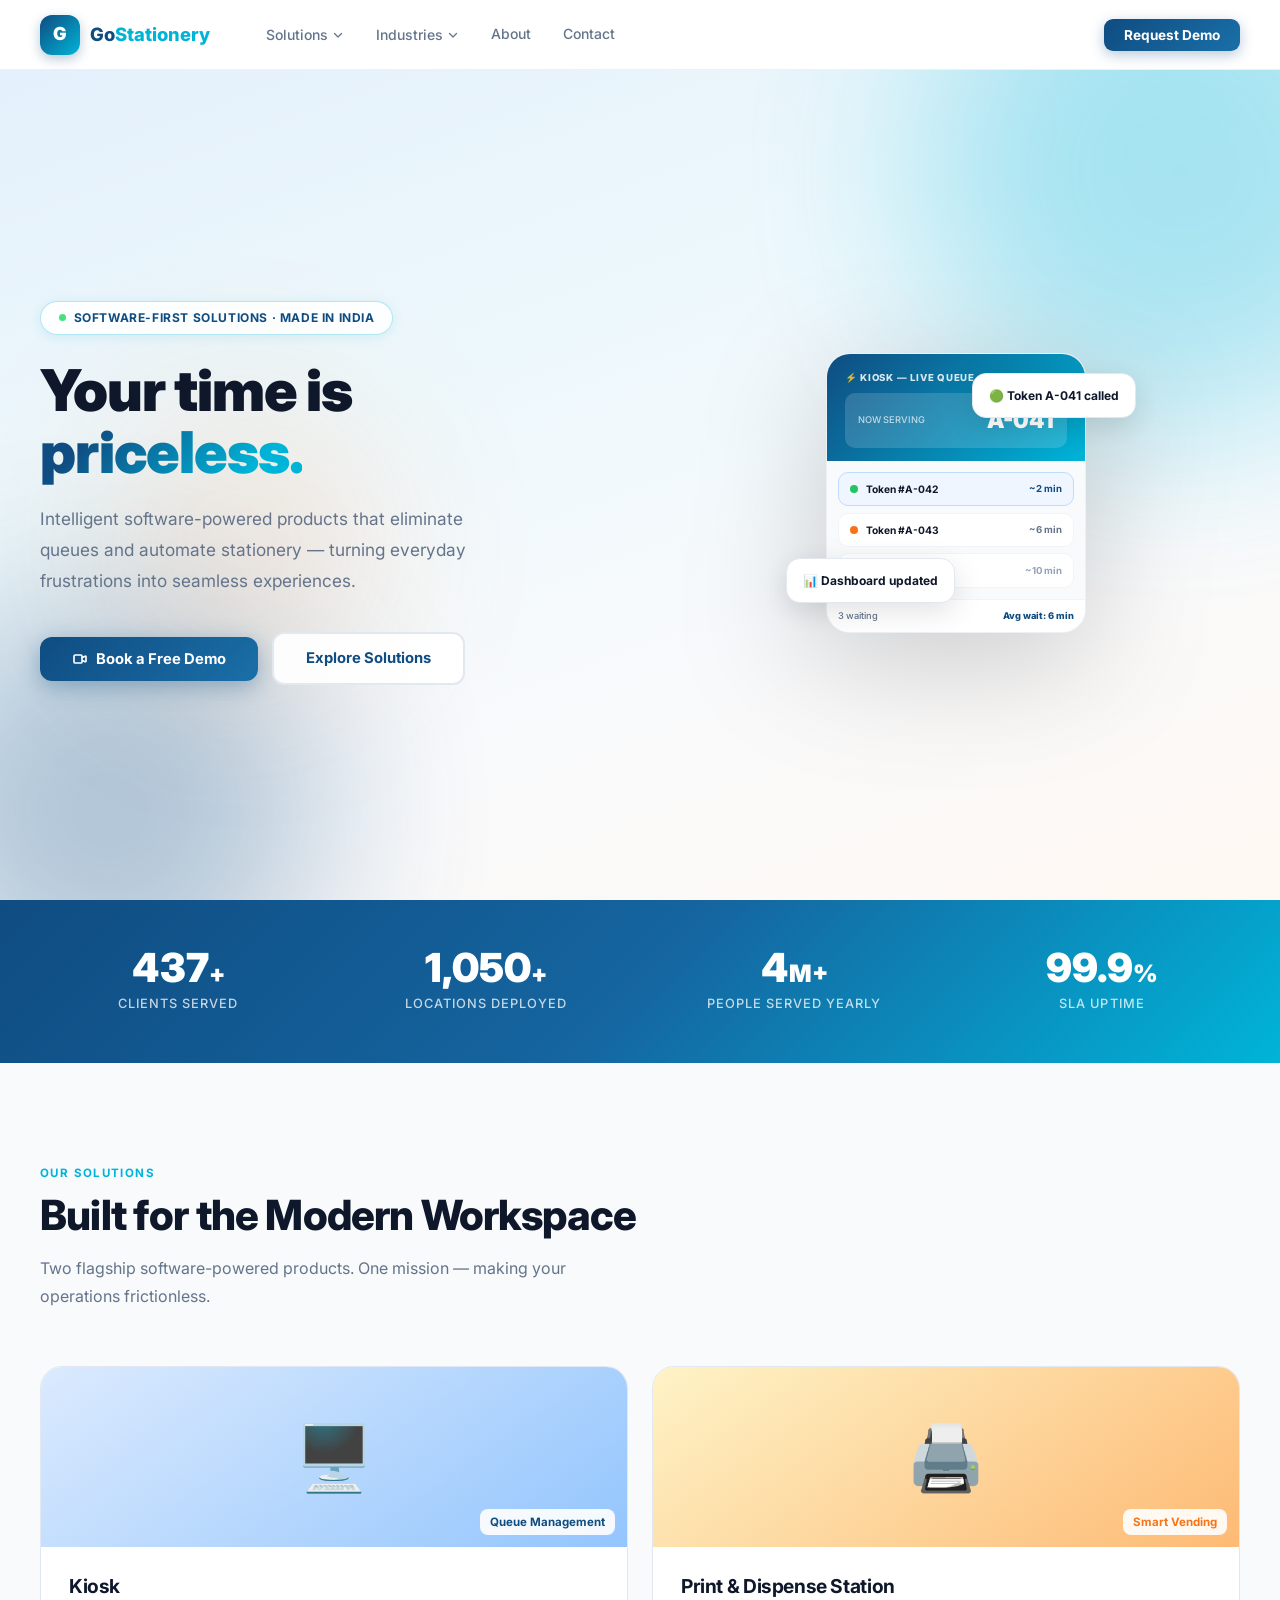
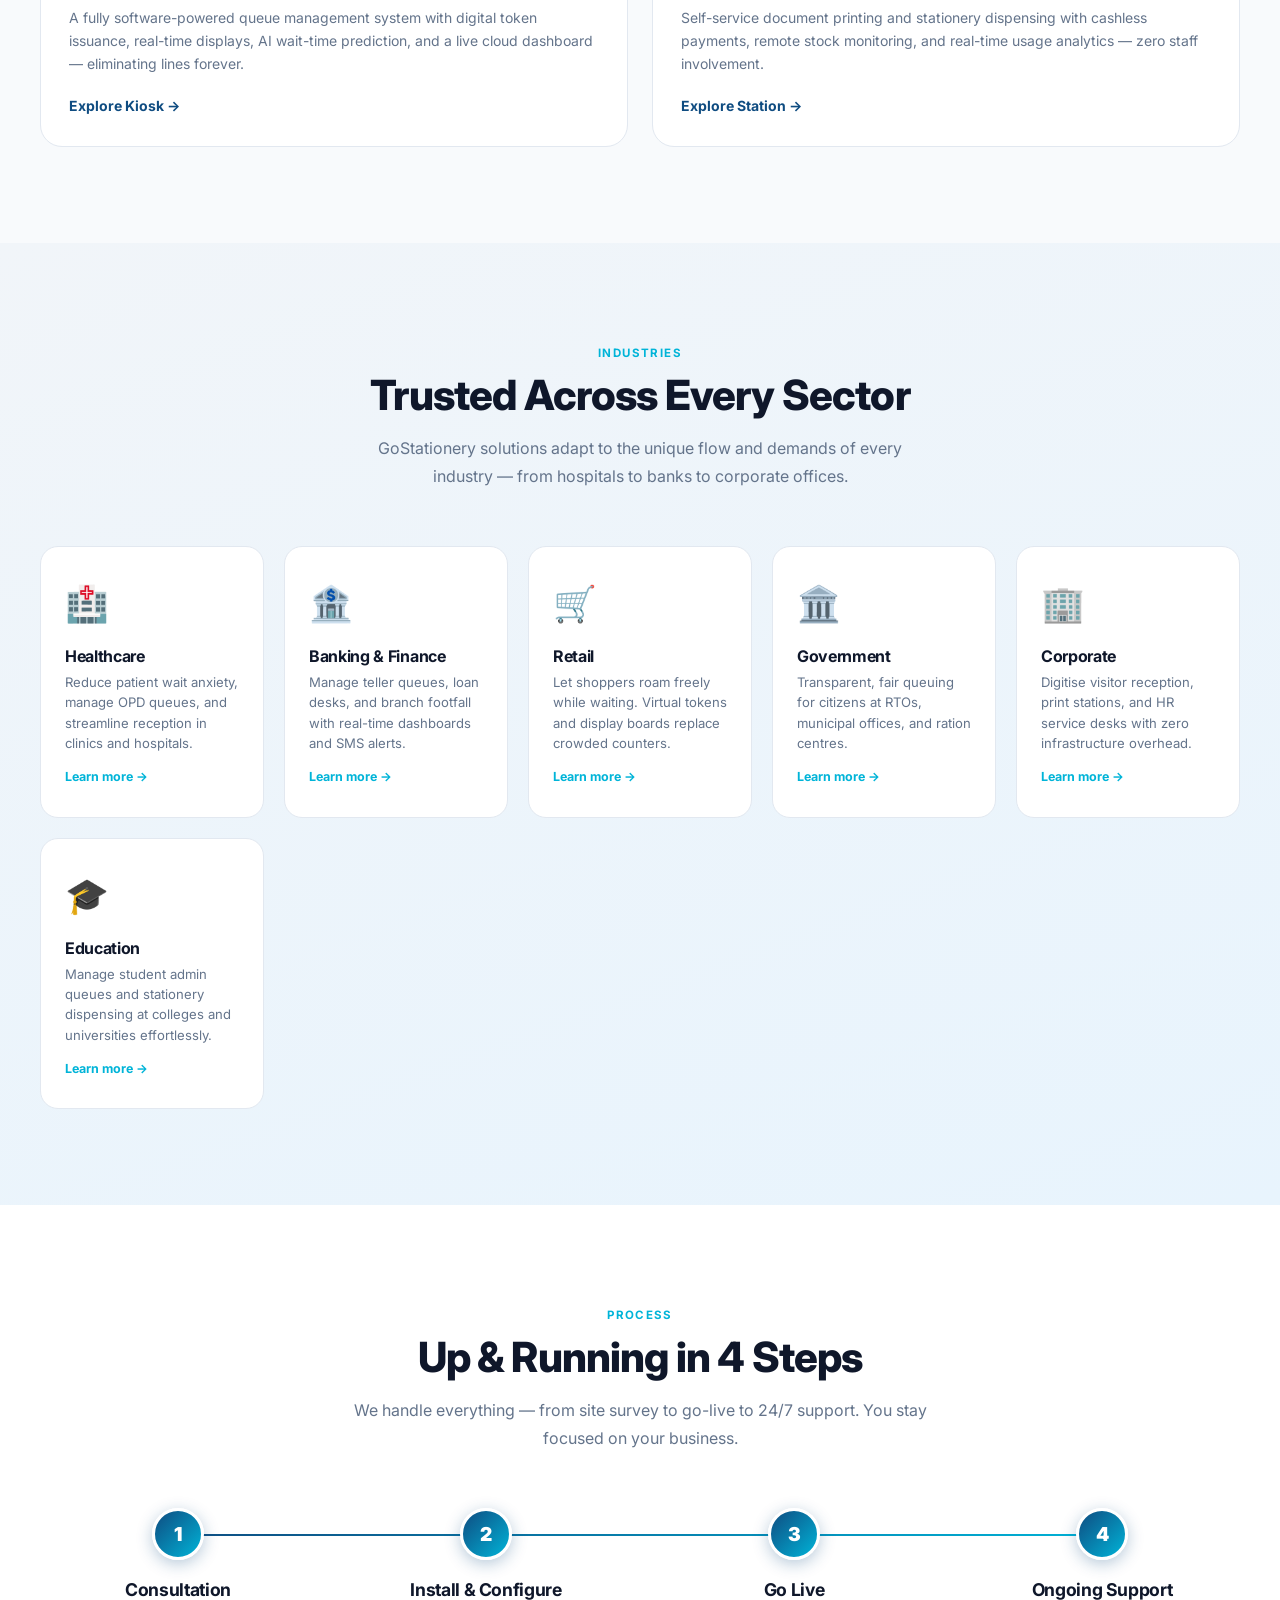
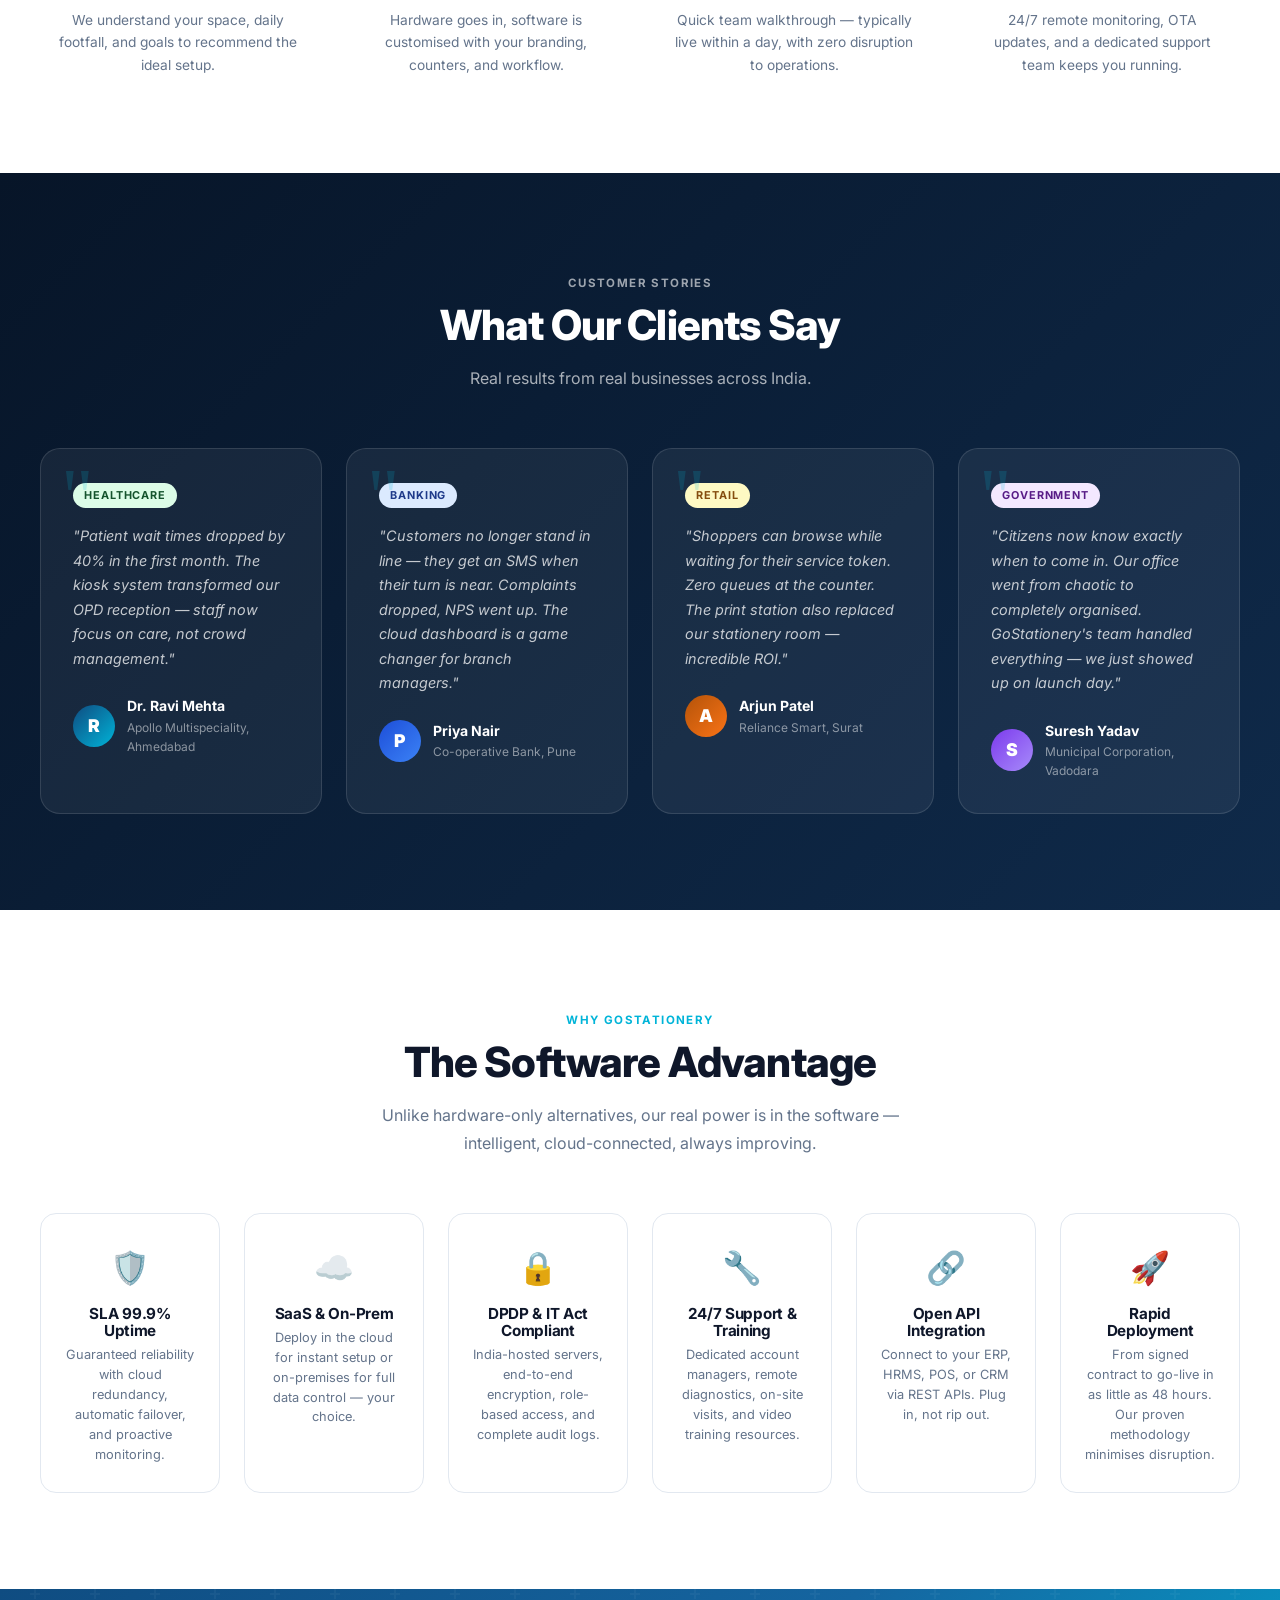
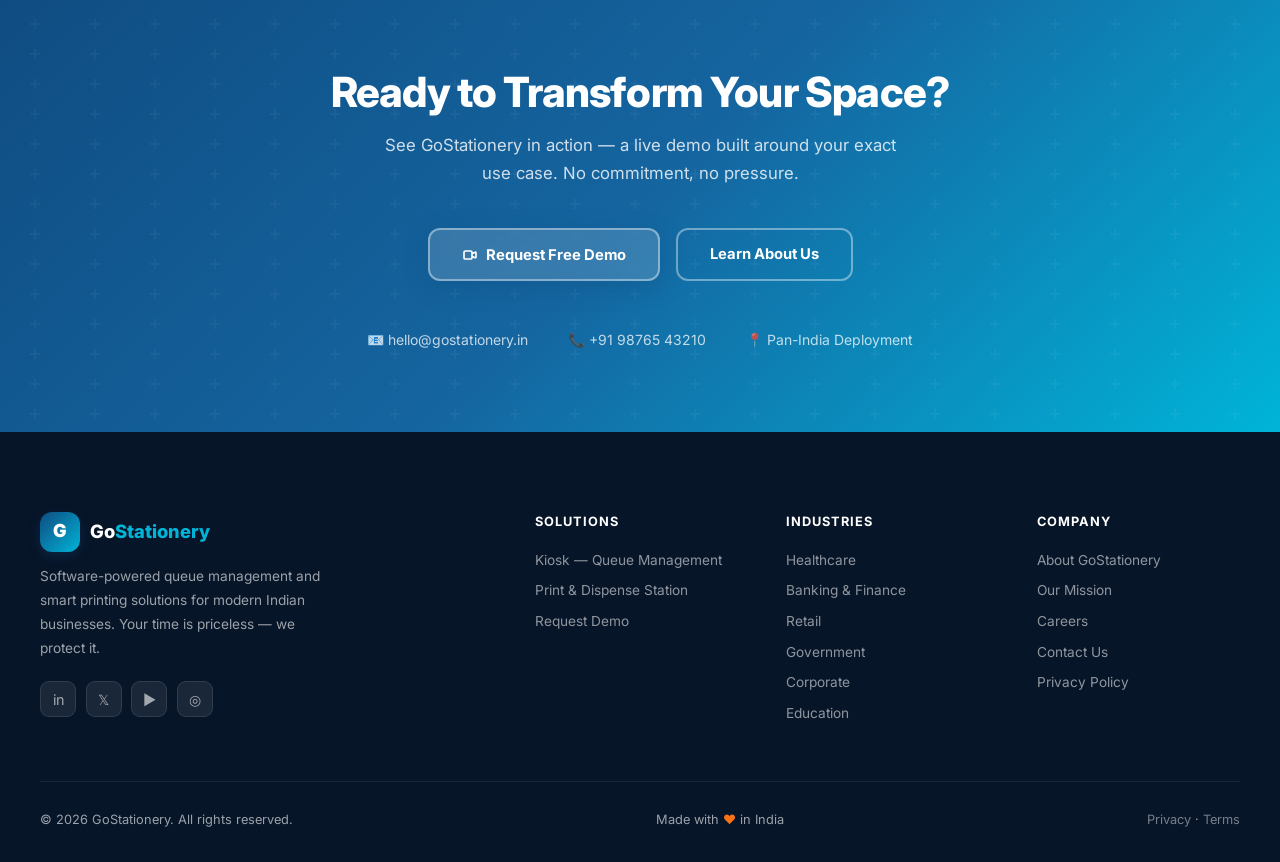
==== index.html @ 9022530c "Initial commit — GoStationery multi-page landing site 5-page marketing website for GoStationery, a s" ====
<!DOCTYPE html>
<html lang="en">
<head>
  <meta charset="UTF-8"/>
  <meta name="viewport" content="width=device-width,initial-scale=1.0"/>
  <title>GoStationery — Smart Queue & Printing Solutions</title>
  <link rel="preconnect" href="https://fonts.googleapis.com"/>
  <link href="https://fonts.googleapis.com/css2?family=Inter:wght@300;400;500;600;700;800;900&display=swap" rel="stylesheet"/>
  <link rel="stylesheet" href="style.css"/>
  <style>
    /* ── HOME-SPECIFIC ── */
    body { padding-top: var(--nav-h); }

    /* HERO */
    .hero {
      min-height: calc(100vh - var(--nav-h));
      display: flex; align-items: center;
      background: linear-gradient(160deg,#e4f0fb 0%,#edf8fc 35%,#f8fafc 65%,#fff8f2 100%);
      padding: 5rem 2rem 4rem; position: relative; overflow: hidden;
    }
    .blob { position:absolute; border-radius:50%; filter:blur(90px); opacity:.3; pointer-events:none; animation:floatB 9s ease-in-out infinite; }
    .blob-1 { width:520px;height:520px;background:var(--accent);top:-160px;right:-160px;animation-delay:0s; }
    .blob-2 { width:420px;height:420px;background:var(--primary);bottom:-120px;left:-100px;animation-delay:-4s; }
    .blob-3 { width:280px;height:280px;background:var(--accent2);top:40%;left:8%;animation-delay:-7s;opacity:.14; }
    @keyframes floatB { 0%,100%{transform:translate(0,0) scale(1)} 33%{transform:translate(20px,-30px) scale(1.05)} 66%{transform:translate(-15px,20px) scale(0.95)} }

    .hero-inner { max-width:1200px;margin:0 auto;display:grid;grid-template-columns:1fr 1fr;gap:4rem;align-items:center;position:relative;z-index:1; }
    .hero-badge {
      display:inline-flex;align-items:center;gap:8px;
      background:rgba(255,255,255,.85);border:1px solid rgba(0,180,216,.3);
      color:var(--primary);border-radius:99px;padding:.4rem 1.1rem;
      font-size:.75rem;font-weight:700;letter-spacing:.05em;text-transform:uppercase;
      margin-bottom:1.5rem;backdrop-filter:blur(8px);
      box-shadow:0 2px 12px rgba(0,180,216,.12);
    }
    .badge-dot { width:7px;height:7px;border-radius:50%;background:#4ade80;animation:blink 1.4s infinite; }
    @keyframes blink{0%,100%{opacity:1}50%{opacity:.3}}
    .hero-text h1 { font-size:clamp(2.4rem,5vw,3.6rem);margin-bottom:1.25rem;line-height:1.08; }
    .hero-text p  { font-size:1.08rem;color:var(--muted);line-height:1.8;margin-bottom:2.25rem;max-width:480px; }
    .hero-btns { display:flex;gap:.9rem;flex-wrap:wrap;align-items:center; }

    /* hero kiosk mockup */
    .hero-visual { display:flex;align-items:center;justify-content:center;position:relative; }
    .hero-mockup-wrap {
      position:relative;
      filter:drop-shadow(0 30px 60px rgba(0,0,0,.18));
    }
    .kiosk-screen {
      width:260px;border-radius:24px;background:#fff;overflow:hidden;
      border:1px solid rgba(226,232,240,.6);
    }
    .ks-header {
      background:linear-gradient(135deg,var(--primary),var(--accent));
      padding:1rem 1.1rem .8rem;
    }
    .ks-hrow { display:flex;align-items:center;justify-content:space-between;margin-bottom:8px; }
    .ks-label { font-size:.6rem;font-weight:800;color:rgba(255,255,255,.85);letter-spacing:.08em;text-transform:uppercase; }
    .ks-live { display:flex;align-items:center;gap:4px;font-size:.55rem;color:rgba(255,255,255,.8);font-weight:600; }
    .ks-live-dot { width:6px;height:6px;border-radius:50%;background:#4ade80;animation:blink 1.2s infinite; }
    .ks-serving { background:rgba(255,255,255,.15);border-radius:10px;padding:.6rem .85rem;display:flex;align-items:center;justify-content:space-between; }
    .ks-sl { font-size:.58rem;color:rgba(255,255,255,.7);font-weight:500; }
    .ks-sn { font-size:1.4rem;font-weight:900;color:#fff; }
    .ks-body { padding:.7rem;background:#f8fafc;display:flex;flex-direction:column;gap:.4rem; }
    .ks-row { background:#fff;border:1px solid #f1f5f9;border-radius:10px;padding:.5rem .7rem;display:flex;align-items:center;gap:.5rem;transition:.3s; }
    .ks-row.active { background:#eff6ff;border-color:#bfdbfe; }
    .ks-dot { width:8px;height:8px;border-radius:50%;flex-shrink:0; }
    .ks-tok { font-size:.64rem;font-weight:700;flex:1; }
    .ks-wt  { font-size:.6rem;font-weight:700; }
    .ks-foot { background:#fff;padding:.55rem .7rem;border-top:1px solid #f1f5f9;display:flex;justify-content:space-between;align-items:center; }
    .ks-foot span { font-size:.58rem;color:var(--muted);font-weight:500; }
    .ks-foot strong { font-size:.58rem;color:var(--primary);font-weight:800; }

    /* floating badge beside mockup */
    .hero-float {
      position:absolute;background:#fff;border-radius:14px;
      padding:.75rem 1rem;box-shadow:0 8px 30px rgba(0,0,0,.12);
      border:1px solid var(--border);font-size:.75rem;font-weight:700;
      display:flex;align-items:center;gap:.5rem;
      animation:floatBadge 3s ease-in-out infinite;
    }
    @keyframes floatBadge{0%,100%{transform:translateY(0)}50%{transform:translateY(-8px)}}
    .hf-1 { top:20px;right:-50px;animation-delay:0s; }
    .hf-2 { bottom:30px;left:-40px;animation-delay:-1.5s; }

    /* SOLUTION CARDS */
    .sol-grid { display:grid;grid-template-columns:repeat(auto-fit,minmax(300px,1fr));gap:1.5rem; }
    .sol-card {
      border-radius:22px;overflow:hidden;text-decoration:none;color:var(--text);
      border:1px solid var(--border);background:var(--surface);
      transition:transform .35s cubic-bezier(.34,1.56,.64,1),box-shadow .35s;
      display:flex;flex-direction:column;
    }
    .sol-card:hover { transform:translateY(-8px) scale(1.02);box-shadow:0 24px 60px rgba(0,0,0,.12); }
    .sol-card-img {
      height:180px;display:flex;align-items:center;justify-content:center;
      position:relative;overflow:hidden;font-size:4rem;
    }
    .sol-img-kiosk { background:linear-gradient(145deg,#dbeafe,#93c5fd); }
    .sol-img-vend  { background:linear-gradient(145deg,#fef3c7,#fdba74); }
    .sol-card-body { padding:1.75rem;flex:1;display:flex;flex-direction:column; }
    .sol-card-body h3 { font-size:1.2rem;margin-bottom:.55rem; }
    .sol-card-body p  { font-size:.875rem;color:var(--muted);line-height:1.65;flex:1;margin-bottom:1.25rem; }
    .sol-link { display:inline-flex;align-items:center;gap:5px;color:var(--primary);font-weight:700;font-size:.875rem;transition:gap .2s; }
    .sol-card:hover .sol-link { gap:10px; }

    /* INDUSTRIES */
    .ind-bg { background:linear-gradient(160deg,#f1f5f9,#e8f4fd); }

    /* TESTIMONIALS */
    .test-bg { background:linear-gradient(135deg,#071528,#0f2a4a); }
    .test-bg .section-tag { color:rgba(255,255,255,.6); }
    .test-bg .section-title { color:#fff; }
    .test-bg .section-sub { color:rgba(255,255,255,.65); }
    .test-grid { display:grid;grid-template-columns:repeat(auto-fit,minmax(280px,1fr));gap:1.5rem; }
    .test-card {
      background:rgba(255,255,255,.06);border:1px solid rgba(255,255,255,.12);
      border-radius:20px;padding:2rem;
      transition:transform .3s,background .3s;
      position:relative;overflow:hidden;
    }
    .test-card::before {
      content:'"';position:absolute;top:0.5rem;left:1.25rem;
      font-size:5rem;color:var(--accent);opacity:.18;font-family:Georgia,serif;line-height:1;
    }
    .test-card:hover { transform:translateY(-6px);background:rgba(255,255,255,.1); }
    .test-tag { display:inline-block;font-size:.68rem;font-weight:700;letter-spacing:.08em;text-transform:uppercase;padding:.25rem .7rem;border-radius:99px;margin-bottom:1rem; }
    .test-quote { font-size:.9rem;color:rgba(255,255,255,.75);line-height:1.7;margin-bottom:1.5rem;font-style:italic; }
    .test-meta { display:flex;align-items:center;gap:.75rem; }
    .test-avatar { width:42px;height:42px;border-radius:50%;display:flex;align-items:center;justify-content:center;font-size:1.1rem;font-weight:900;color:#fff;flex-shrink:0; }
    .test-name { font-size:.875rem;font-weight:700;color:#fff; }
    .test-co   { font-size:.75rem;color:rgba(255,255,255,.5); }

    /* TRUST */
    .trust-bg { background:#fff; }

    /* CTA BANNER */
    .cta-banner {
      background:linear-gradient(135deg,var(--primary),#1565a0,var(--accent));
      padding:5rem 2rem;text-align:center;position:relative;overflow:hidden;
    }
    .cta-banner::before {
      content:'';position:absolute;inset:0;
      background:url("data:image/svg+xml,%3Csvg width='60' height='60' viewBox='0 0 60 60' xmlns='http://www.w3.org/2000/svg'%3E%3Cg fill='%23ffffff' fill-opacity='0.04'%3E%3Cpath d='M36 34v-4h-2v4h-4v2h4v4h2v-4h4v-2h-4zm0-30V0h-2v4h-4v2h4v4h2V6h4V4h-4z'/%3E%3C/g%3E%3C/svg%3E");
    }
    .cta-banner h2 { color:#fff;font-size:clamp(1.8rem,4vw,2.6rem);margin-bottom:.85rem;position:relative;z-index:1; }
    .cta-banner p  { color:rgba(255,255,255,.8);font-size:1.05rem;max-width:520px;margin:0 auto 2.5rem;line-height:1.7;position:relative;z-index:1; }
    .cta-btns { display:flex;gap:1rem;justify-content:center;flex-wrap:wrap;position:relative;z-index:1; }

    @media(max-width:900px){
      .hero-inner { grid-template-columns:1fr;text-align:center; }
      .hero-btns { justify-content:center; }
      .hero-visual { display:none; }
    }
  </style>
</head>
<body>

<!-- NAV -->
<nav id="mainNav">
  <div class="nav-inner">
    <a href="index.html" class="logo">
      <div class="logo-icon">G</div>
      <span class="logo-text">Go<span>Stationery</span></span>
    </a>
    <ul class="nav-menu">
      <li class="nav-item">
        <button class="nav-link">Solutions <svg width="12" height="12" fill="none" viewBox="0 0 24 24" stroke="currentColor" stroke-width="2.5"><path stroke-linecap="round" stroke-linejoin="round" d="M19 9l-7 7-7-7"/></svg></button>
        <div class="dropdown">
          <a href="kiosk.html"><div class="dropdown-icon di-blue">🖥️</div><div><span>Kiosk</span><span class="dropdown-desc">Queue management system</span></div></a>
          <a href="vending.html"><div class="dropdown-icon di-orange">🖨️</div><div><span>Print & Dispense Station</span><span class="dropdown-desc">Smart stationery vending</span></div></a>
        </div>
      </li>
      <li class="nav-item">
        <button class="nav-link">Industries <svg width="12" height="12" fill="none" viewBox="0 0 24 24" stroke="currentColor" stroke-width="2.5"><path stroke-linecap="round" stroke-linejoin="round" d="M19 9l-7 7-7-7"/></svg></button>
        <div class="dropdown" style="min-width:260px;">
          <a href="industries.html#healthcare"><div class="dropdown-icon di-green">🏥</div><div><span>Healthcare</span><span class="dropdown-desc">Clinics, hospitals, labs</span></div></a>
          <a href="industries.html#banking"><div class="dropdown-icon di-blue">🏦</div><div><span>Banking & Finance</span><span class="dropdown-desc">Branches, NBFCs, insurance</span></div></a>
          <a href="industries.html#retail"><div class="dropdown-icon di-yellow">🛒</div><div><span>Retail</span><span class="dropdown-desc">Malls, counters, service desks</span></div></a>
          <a href="industries.html#govt"><div class="dropdown-icon di-purple">🏛️</div><div><span>Government</span><span class="dropdown-desc">Offices, ration shops, RTO</span></div></a>
          <a href="industries.html#corporate"><div class="dropdown-icon di-red">🏢</div><div><span>Corporate</span><span class="dropdown-desc">Offices, HR, reception</span></div></a>
          <a href="industries.html#education"><div class="dropdown-icon di-green">🎓</div><div><span>Education</span><span class="dropdown-desc">Colleges, admin offices</span></div></a>
        </div>
      </li>
      <li class="nav-item"><a href="about.html" class="nav-link">About</a></li>
      <li class="nav-item"><a href="#contact" class="nav-link">Contact</a></li>
    </ul>
    <div class="nav-actions">
      <button class="nav-cta" onclick="openModal()">Request Demo</button>
    </div>
    <button class="hamburger" onclick="toggleMobileNav()"><span></span><span></span><span></span></button>
  </div>
</nav>

<!-- HERO -->
<section class="hero">
  <div class="blob blob-1"></div>
  <div class="blob blob-2"></div>
  <div class="blob blob-3"></div>
  <div class="hero-inner">
    <div class="hero-text fade-up">
      <div class="hero-badge"><span class="badge-dot"></span>Software-First Solutions · Made in India</div>
      <h1>Your time is <span class="text-gradient">priceless.</span></h1>
      <p>Intelligent software-powered products that eliminate queues and automate stationery — turning everyday frustrations into seamless experiences.</p>
      <div class="hero-btns">
        <button class="btn btn-primary" onclick="openModal()">
          <svg width="16" height="16" fill="none" viewBox="0 0 24 24" stroke="currentColor" stroke-width="2.5"><path stroke-linecap="round" stroke-linejoin="round" d="M15 10l4.553-2.069A1 1 0 0121 8.845v6.31a1 1 0 01-1.447.894L15 14M5 18h8a2 2 0 002-2V8a2 2 0 00-2-2H5a2 2 0 00-2 2v8a2 2 0 002 2z"/></svg>
          Book a Free Demo
        </button>
        <a href="#solutions" class="btn btn-secondary">Explore Solutions</a>
      </div>
    </div>
    <div class="hero-visual fade-up d2">
      <div class="hero-mockup-wrap">
        <div class="hero-float hf-1">🟢 Token A-041 called</div>
        <div class="kiosk-screen">
          <div class="ks-header">
            <div class="ks-hrow">
              <span class="ks-label">⚡ Kiosk — Live Queue</span>
              <span class="ks-live"><span class="ks-live-dot"></span>LIVE</span>
            </div>
            <div class="ks-serving">
              <span class="ks-sl">NOW SERVING</span>
              <span class="ks-sn" id="heroServing">A-041</span>
            </div>
          </div>
          <div class="ks-body">
            <div class="ks-row active">
              <div class="ks-dot" style="background:#22c55e"></div>
              <span class="ks-tok" id="hT1">Token #A-042</span>
              <span class="ks-wt" style="color:var(--primary)">~2 min</span>
            </div>
            <div class="ks-row">
              <div class="ks-dot" style="background:#f97316"></div>
              <span class="ks-tok" id="hT2">Token #A-043</span>
              <span class="ks-wt" style="color:var(--muted)">~6 min</span>
            </div>
            <div class="ks-row">
              <div class="ks-dot" style="background:#94a3b8"></div>
              <span class="ks-tok" id="hT3">Token #A-044</span>
              <span class="ks-wt" style="color:#94a3b8">~10 min</span>
            </div>
          </div>
          <div class="ks-foot">
            <span>3 waiting</span><strong>Avg wait: 6 min</strong>
          </div>
        </div>
        <div class="hero-float hf-2">📊 Dashboard updated</div>
      </div>
    </div>
  </div>
</section>

<!-- STATS BAR -->
<div class="stats-bar">
  <div class="stats-grid">
    <div class="stat-item fade-up">
      <span class="stat-num"><span data-count="500" class="text-gradient" style="-webkit-text-fill-color:#fff">0</span><span class="stat-unit">+</span></span>
      <div class="stat-label">Clients Served</div>
    </div>
    <div class="stat-item fade-up d1">
      <span class="stat-num"><span data-count="1200" style="color:#fff">0</span><span class="stat-unit">+</span></span>
      <div class="stat-label">Locations Deployed</div>
    </div>
    <div class="stat-item fade-up d2">
      <span class="stat-num"><span data-count="5" style="color:#fff">0</span><span class="stat-unit">M+</span></span>
      <div class="stat-label">People Served Yearly</div>
    </div>
    <div class="stat-item fade-up d3">
      <span class="stat-num" style="color:#fff">99.9<span class="stat-unit">%</span></span>
      <div class="stat-label">SLA Uptime</div>
    </div>
  </div>
</div>

<!-- SOLUTIONS -->
<section class="section" id="solutions">
  <div class="section-inner">
    <div class="section-header fade-up">
      <span class="section-tag">Our Solutions</span>
      <h2 class="section-title">Built for the Modern Workspace</h2>
      <p class="section-sub">Two flagship software-powered products. One mission — making your operations frictionless.</p>
    </div>
    <div class="sol-grid">
      <a href="kiosk.html" class="sol-card fade-up d1">
        <div class="sol-card-img sol-img-kiosk">
          🖥️
          <div style="position:absolute;bottom:12px;right:12px;background:rgba(255,255,255,.9);border-radius:8px;padding:4px 10px;font-size:.72rem;font-weight:700;color:var(--primary);">Queue Management</div>
        </div>
        <div class="sol-card-body">
          <h3>Kiosk</h3>
          <p>A fully software-powered queue management system with digital token issuance, real-time displays, AI wait-time prediction, and a live cloud dashboard — eliminating lines forever.</p>
          <span class="sol-link">Explore Kiosk →</span>
        </div>
      </a>
      <a href="vending.html" class="sol-card fade-up d2">
        <div class="sol-card-img sol-img-vend">
          🖨️
          <div style="position:absolute;bottom:12px;right:12px;background:rgba(255,255,255,.9);border-radius:8px;padding:4px 10px;font-size:.72rem;font-weight:700;color:var(--accent2);">Smart Vending</div>
        </div>
        <div class="sol-card-body">
          <h3>Print & Dispense Station</h3>
          <p>Self-service document printing and stationery dispensing with cashless payments, remote stock monitoring, and real-time usage analytics — zero staff involvement.</p>
          <span class="sol-link">Explore Station →</span>
        </div>
      </a>
    </div>
  </div>
</section>

<!-- INDUSTRIES -->
<section class="section ind-bg" id="industries">
  <div class="section-inner">
    <div class="section-header center fade-up">
      <span class="section-tag">Industries</span>
      <h2 class="section-title">Trusted Across Every Sector</h2>
      <p class="section-sub">GoStationery solutions adapt to the unique flow and demands of every industry — from hospitals to banks to corporate offices.</p>
    </div>
    <div class="industry-grid">
      <a href="industries.html#healthcare" class="industry-card fade-up d1">
        <span class="industry-icon">🏥</span>
        <h3>Healthcare</h3>
        <p>Reduce patient wait anxiety, manage OPD queues, and streamline reception in clinics and hospitals.</p>
        <span class="arrow">Learn more →</span>
      </a>
      <a href="industries.html#banking" class="industry-card fade-up d2">
        <span class="industry-icon">🏦</span>
        <h3>Banking & Finance</h3>
        <p>Manage teller queues, loan desks, and branch footfall with real-time dashboards and SMS alerts.</p>
        <span class="arrow">Learn more →</span>
      </a>
      <a href="industries.html#retail" class="industry-card fade-up d3">
        <span class="industry-icon">🛒</span>
        <h3>Retail</h3>
        <p>Let shoppers roam freely while waiting. Virtual tokens and display boards replace crowded counters.</p>
        <span class="arrow">Learn more →</span>
      </a>
      <a href="industries.html#govt" class="industry-card fade-up d4">
        <span class="industry-icon">🏛️</span>
        <h3>Government</h3>
        <p>Transparent, fair queuing for citizens at RTOs, municipal offices, and ration centres.</p>
        <span class="arrow">Learn more →</span>
      </a>
      <a href="industries.html#corporate" class="industry-card fade-up d5">
        <span class="industry-icon">🏢</span>
        <h3>Corporate</h3>
        <p>Digitise visitor reception, print stations, and HR service desks with zero infrastructure overhead.</p>
        <span class="arrow">Learn more →</span>
      </a>
      <a href="industries.html#education" class="industry-card fade-up d6">
        <span class="industry-icon">🎓</span>
        <h3>Education</h3>
        <p>Manage student admin queues and stationery dispensing at colleges and universities effortlessly.</p>
        <span class="arrow">Learn more →</span>
      </a>
    </div>
  </div>
</section>

<!-- HOW IT WORKS -->
<section class="section" style="background:#fff">
  <div class="section-inner">
    <div class="section-header center fade-up">
      <span class="section-tag">Process</span>
      <h2 class="section-title">Up & Running in 4 Steps</h2>
      <p class="section-sub">We handle everything — from site survey to go-live to 24/7 support. You stay focused on your business.</p>
    </div>
    <div style="display:grid;grid-template-columns:repeat(auto-fit,minmax(210px,1fr));gap:2rem;position:relative;margin-top:1rem;">
      <div style="position:absolute;top:26px;left:10%;right:10%;height:2px;background:linear-gradient(90deg,var(--primary),var(--accent));z-index:0;"></div>
      <div class="step fade-up d1" style="text-align:center;position:relative;z-index:1;padding:0 1rem;">
        <div style="width:52px;height:52px;border-radius:50%;background:linear-gradient(135deg,var(--primary),var(--accent));color:#fff;font-size:1.2rem;font-weight:900;display:flex;align-items:center;justify-content:center;margin:0 auto 1.25rem;box-shadow:0 4px 16px rgba(15,76,129,.3);border:3px solid #fff;transition:transform .3s;">1</div>
        <h3 style="margin-bottom:.5rem;">Consultation</h3>
        <p style="font-size:.86rem;color:var(--muted);line-height:1.65;">We understand your space, daily footfall, and goals to recommend the ideal setup.</p>
      </div>
      <div class="step fade-up d2" style="text-align:center;position:relative;z-index:1;padding:0 1rem;">
        <div style="width:52px;height:52px;border-radius:50%;background:linear-gradient(135deg,var(--primary),var(--accent));color:#fff;font-size:1.2rem;font-weight:900;display:flex;align-items:center;justify-content:center;margin:0 auto 1.25rem;box-shadow:0 4px 16px rgba(15,76,129,.3);border:3px solid #fff;">2</div>
        <h3 style="margin-bottom:.5rem;">Install & Configure</h3>
        <p style="font-size:.86rem;color:var(--muted);line-height:1.65;">Hardware goes in, software is customised with your branding, counters, and workflow.</p>
      </div>
      <div class="step fade-up d3" style="text-align:center;position:relative;z-index:1;padding:0 1rem;">
        <div style="width:52px;height:52px;border-radius:50%;background:linear-gradient(135deg,var(--primary),var(--accent));color:#fff;font-size:1.2rem;font-weight:900;display:flex;align-items:center;justify-content:center;margin:0 auto 1.25rem;box-shadow:0 4px 16px rgba(15,76,129,.3);border:3px solid #fff;">3</div>
        <h3 style="margin-bottom:.5rem;">Go Live</h3>
        <p style="font-size:.86rem;color:var(--muted);line-height:1.65;">Quick team walkthrough — typically live within a day, with zero disruption to operations.</p>
      </div>
      <div class="step fade-up d4" style="text-align:center;position:relative;z-index:1;padding:0 1rem;">
        <div style="width:52px;height:52px;border-radius:50%;background:linear-gradient(135deg,var(--primary),var(--accent));color:#fff;font-size:1.2rem;font-weight:900;display:flex;align-items:center;justify-content:center;margin:0 auto 1.25rem;box-shadow:0 4px 16px rgba(15,76,129,.3);border:3px solid #fff;">4</div>
        <h3 style="margin-bottom:.5rem;">Ongoing Support</h3>
        <p style="font-size:.86rem;color:var(--muted);line-height:1.65;">24/7 remote monitoring, OTA updates, and a dedicated support team keeps you running.</p>
      </div>
    </div>
  </div>
</section>

<!-- TESTIMONIALS -->
<section class="section test-bg">
  <div class="section-inner">
    <div class="section-header center fade-up">
      <span class="section-tag">Customer Stories</span>
      <h2 class="section-title" style="color:#fff">What Our Clients Say</h2>
      <p class="section-sub" style="color:rgba(255,255,255,.65);margin:0 auto;">Real results from real businesses across India.</p>
    </div>
    <div class="test-grid">
      <div class="test-card fade-up d1">
        <span class="test-tag tag-health">Healthcare</span>
        <p class="test-quote">"Patient wait times dropped by 40% in the first month. The kiosk system transformed our OPD reception — staff now focus on care, not crowd management."</p>
        <div class="test-meta">
          <div class="test-avatar" style="background:linear-gradient(135deg,#0f4c81,#00b4d8)">R</div>
          <div><div class="test-name">Dr. Ravi Mehta</div><div class="test-co">Apollo Multispeciality, Ahmedabad</div></div>
        </div>
      </div>
      <div class="test-card fade-up d2">
        <span class="test-tag tag-banking">Banking</span>
        <p class="test-quote">"Customers no longer stand in line — they get an SMS when their turn is near. Complaints dropped, NPS went up. The cloud dashboard is a game changer for branch managers."</p>
        <div class="test-meta">
          <div class="test-avatar" style="background:linear-gradient(135deg,#1d4ed8,#3b82f6)">P</div>
          <div><div class="test-name">Priya Nair</div><div class="test-co">Co-operative Bank, Pune</div></div>
        </div>
      </div>
      <div class="test-card fade-up d3">
        <span class="test-tag tag-retail">Retail</span>
        <p class="test-quote">"Shoppers can browse while waiting for their service token. Zero queues at the counter. The print station also replaced our stationery room — incredible ROI."</p>
        <div class="test-meta">
          <div class="test-avatar" style="background:linear-gradient(135deg,#b45309,#f97316)">A</div>
          <div><div class="test-name">Arjun Patel</div><div class="test-co">Reliance Smart, Surat</div></div>
        </div>
      </div>
      <div class="test-card fade-up d4">
        <span class="test-tag tag-govt">Government</span>
        <p class="test-quote">"Citizens now know exactly when to come in. Our office went from chaotic to completely organised. GoStationery's team handled everything — we just showed up on launch day."</p>
        <div class="test-meta">
          <div class="test-avatar" style="background:linear-gradient(135deg,#7c3aed,#a78bfa)">S</div>
          <div><div class="test-name">Suresh Yadav</div><div class="test-co">Municipal Corporation, Vadodara</div></div>
        </div>
      </div>
    </div>
  </div>
</section>

<!-- TRUST BADGES -->
<section class="section trust-bg">
  <div class="section-inner">
    <div class="section-header center fade-up">
      <span class="section-tag">Why GoStationery</span>
      <h2 class="section-title">The Software Advantage</h2>
      <p class="section-sub" style="margin:0 auto;">Unlike hardware-only alternatives, our real power is in the software — intelligent, cloud-connected, always improving.</p>
    </div>
    <div class="trust-grid" style="margin-top:2.5rem;">
      <div class="trust-card fade-up d1"><span class="trust-icon">🛡️</span><h4>SLA 99.9% Uptime</h4><p>Guaranteed reliability with cloud redundancy, automatic failover, and proactive monitoring.</p></div>
      <div class="trust-card fade-up d2"><span class="trust-icon">☁️</span><h4>SaaS & On-Prem</h4><p>Deploy in the cloud for instant setup or on-premises for full data control — your choice.</p></div>
      <div class="trust-card fade-up d3"><span class="trust-icon">🔒</span><h4>DPDP & IT Act Compliant</h4><p>India-hosted servers, end-to-end encryption, role-based access, and complete audit logs.</p></div>
      <div class="trust-card fade-up d4"><span class="trust-icon">🔧</span><h4>24/7 Support & Training</h4><p>Dedicated account managers, remote diagnostics, on-site visits, and video training resources.</p></div>
      <div class="trust-card fade-up d5"><span class="trust-icon">🔗</span><h4>Open API Integration</h4><p>Connect to your ERP, HRMS, POS, or CRM via REST APIs. Plug in, not rip out.</p></div>
      <div class="trust-card fade-up d6"><span class="trust-icon">🚀</span><h4>Rapid Deployment</h4><p>From signed contract to go-live in as little as 48 hours. Our proven methodology minimises disruption.</p></div>
    </div>
  </div>
</section>

<!-- CTA BANNER -->
<section class="cta-banner" id="contact">
  <h2 class="fade-up">Ready to Transform Your Space?</h2>
  <p class="fade-up d1">See GoStationery in action — a live demo built around your exact use case. No commitment, no pressure.</p>
  <div class="cta-btns fade-up d2">
    <button class="btn btn-primary" style="background:rgba(255,255,255,.15);border:2px solid rgba(255,255,255,.4);backdrop-filter:blur(8px)" onclick="openModal()">
      <svg width="16" height="16" fill="none" viewBox="0 0 24 24" stroke="currentColor" stroke-width="2.5"><path stroke-linecap="round" stroke-linejoin="round" d="M15 10l4.553-2.069A1 1 0 0121 8.845v6.31a1 1 0 01-1.447.894L15 14M5 18h8a2 2 0 002-2V8a2 2 0 00-2-2H5a2 2 0 00-2 2v8a2 2 0 002 2z"/></svg>
      Request Free Demo
    </button>
    <a href="about.html" class="btn btn-outline">Learn About Us</a>
  </div>
  <div style="display:flex;justify-content:center;gap:2.5rem;margin-top:3rem;flex-wrap:wrap;position:relative;z-index:1;">
    <span style="color:rgba(255,255,255,.75);font-size:.875rem">📧 hello@gostationery.in</span>
    <span style="color:rgba(255,255,255,.75);font-size:.875rem">📞 +91 98765 43210</span>
    <span style="color:rgba(255,255,255,.75);font-size:.875rem">📍 Pan-India Deployment</span>
  </div>
</section>

<!-- FOOTER -->
<footer>
  <div class="footer-inner">
    <div class="footer-top">
      <div class="footer-brand">
        <a href="index.html" class="logo">
          <div class="logo-icon">G</div>
          <span class="logo-text">Go<span>Stationery</span></span>
        </a>
        <p>Software-powered queue management and smart printing solutions for modern Indian businesses. Your time is priceless — we protect it.</p>
        <div class="footer-social">
          <a href="#" class="social-btn" title="LinkedIn">in</a>
          <a href="#" class="social-btn" title="Twitter">𝕏</a>
          <a href="#" class="social-btn" title="YouTube">▶</a>
          <a href="#" class="social-btn" title="Instagram">◎</a>
        </div>
      </div>
      <div class="footer-col">
        <h5>Solutions</h5>
        <ul>
          <li><a href="kiosk.html">Kiosk — Queue Management</a></li>
          <li><a href="vending.html">Print & Dispense Station</a></li>
          <li><a href="#" onclick="openModal()">Request Demo</a></li>
        </ul>
      </div>
      <div class="footer-col">
        <h5>Industries</h5>
        <ul>
          <li><a href="industries.html#healthcare">Healthcare</a></li>
          <li><a href="industries.html#banking">Banking & Finance</a></li>
          <li><a href="industries.html#retail">Retail</a></li>
          <li><a href="industries.html#govt">Government</a></li>
          <li><a href="industries.html#corporate">Corporate</a></li>
          <li><a href="industries.html#education">Education</a></li>
        </ul>
      </div>
      <div class="footer-col">
        <h5>Company</h5>
        <ul>
          <li><a href="about.html">About GoStationery</a></li>
          <li><a href="about.html#mission">Our Mission</a></li>
          <li><a href="about.html#careers">Careers</a></li>
          <li><a href="#contact">Contact Us</a></li>
          <li><a href="#">Privacy Policy</a></li>
        </ul>
      </div>
    </div>
    <div class="footer-bottom">
      <span>© 2026 GoStationery. All rights reserved.</span>
      <span>Made with <span class="heart">♥</span> in India</span>
      <span><a href="#">Privacy</a> · <a href="#">Terms</a></span>
    </div>
  </div>
</footer>

<!-- DEMO MODAL -->
<div class="modal-overlay" id="demoModal">
  <div class="modal" role="dialog" aria-modal="true">
    <div class="modal-header">
      <div><div class="modal-title">Request a Free Demo</div><div class="modal-sub">Our team will reach out within 24 hours.</div></div>
      <button class="modal-close" onclick="closeModal()">✕</button>
    </div>
    <div class="modal-body">
      <form id="demoForm" novalidate>
        <div class="form-row">
          <div class="form-group"><label>Your Name *</label><input id="demoName" type="text" placeholder="Rahul Sharma" required/></div>
          <div class="form-group"><label>Phone Number *</label><input id="demoPhone" type="tel" placeholder="+91 98765 43210" required/></div>
        </div>
        <div class="form-group"><label>Email Address *</label><input id="demoEmail" type="email" placeholder="you@company.com" required/></div>
        <div class="form-group">
          <label>Interested In *</label>
          <select id="demoProduct" required>
            <option value="" disabled selected>Select a product</option>
            <option>Kiosk — Queue Management</option>
            <option>Print & Dispense Station</option>
            <option>Both Products</option>
          </select>
        </div>
        <div class="form-group"><label>Your Industry</label>
          <select>
            <option value="" disabled selected>Select your industry</option>
            <option>Healthcare</option><option>Banking & Finance</option>
            <option>Retail</option><option>Government</option>
            <option>Corporate</option><option>Education</option><option>Other</option>
          </select>
        </div>
        <div class="form-group"><label>Tell us about your requirement</label><textarea id="demoMsg" placeholder="Your location, daily footfall, specific needs…"></textarea></div>
        <button type="submit" class="modal-submit" id="demoSubmitBtn">
          <svg width="16" height="16" fill="none" viewBox="0 0 24 24" stroke="currentColor" stroke-width="2.5"><path stroke-linecap="round" stroke-linejoin="round" d="M5 13l4 4L19 7"/></svg>
          Send Demo Request
        </button>
      </form>
      <div class="modal-success" id="modalSuccess">
        <div class="success-icon">✅</div>
        <h3>Request Sent!</h3>
        <p>Thank you! Our team will contact you within 24 hours to schedule your personalised demo.</p>
        <button class="btn btn-primary btn-sm" style="margin:1.5rem auto 0;display:inline-flex" onclick="closeModal()">Close</button>
      </div>
    </div>
  </div>
</div>

<script src="common.js"></script>
<script>
  /* live kiosk in hero */
  let base = 41;
  setInterval(() => {
    base++;
    const s = document.getElementById('heroServing');
    if (!s) return;
    s.textContent = 'A-0' + base;
    document.getElementById('hT1').textContent = 'Token #A-0' + (base+1);
    document.getElementById('hT2').textContent = 'Token #A-0' + (base+2);
    document.getElementById('hT3').textContent = 'Token #A-0' + (base+3);
    s.style.transform = 'scale(1.15)';
    setTimeout(() => s.style.transform = '', 300);
  }, 3500);

  function toggleMobileNav() {
    document.querySelector('.nav-menu').style.display =
      document.querySelector('.nav-menu').style.display === 'flex' ? 'none' : 'flex';
  }
</script>
</body>
</html>
---- style.css ----
/* ── GoStationery Shared Stylesheet ── */
*, *::before, *::after { box-sizing: border-box; margin: 0; padding: 0; }

:root {
  --primary: #0f4c81;
  --primary-light: #1a6fa8;
  --accent: #00b4d8;
  --accent2: #f97316;
  --bg: #f8fafc;
  --surface: #ffffff;
  --text: #0f172a;
  --muted: #64748b;
  --border: #e2e8f0;
  --success: #059669;
  --nav-h: 70px;
}

html { scroll-behavior: smooth; }
::-webkit-scrollbar { width: 5px; }
::-webkit-scrollbar-track { background: #f1f5f9; }
::-webkit-scrollbar-thumb { background: var(--accent); border-radius: 99px; }

body {
  font-family: 'Inter', sans-serif;
  background: var(--bg); color: var(--text);
  line-height: 1.6; overflow-x: hidden;
}

/* ── TYPOGRAPHY ── */
h1,h2,h3,h4 { letter-spacing: -0.02em; line-height: 1.15; }
h1 { font-size: clamp(2.4rem,6vw,4rem); font-weight: 900; }
h2 { font-size: clamp(1.8rem,4vw,2.6rem); font-weight: 800; }
h3 { font-size: 1.1rem; font-weight: 700; }

/* ── NAV ── */
nav {
  position: fixed; top: 0; left: 0; right: 0; z-index: 300;
  height: var(--nav-h);
  background: rgba(255,255,255,.92);
  backdrop-filter: blur(20px);
  border-bottom: 1px solid rgba(226,232,240,.6);
  display: flex; align-items: center;
  padding: 0 2.5rem;
  transition: box-shadow .3s;
}
nav.scrolled { box-shadow: 0 4px 30px rgba(15,76,129,.1); }

.nav-inner { max-width: 1200px; margin: 0 auto; width: 100%; display: flex; align-items: center; gap: 0; }
.logo { display: flex; align-items: center; gap: 10px; text-decoration: none; flex-shrink: 0; }
.logo-icon {
  width: 40px; height: 40px; border-radius: 12px;
  background: linear-gradient(135deg,var(--primary),var(--accent));
  display: flex; align-items: center; justify-content: center;
  font-weight: 900; font-size: 18px; color: #fff;
  box-shadow: 0 4px 12px rgba(15,76,129,.3);
  transition: transform .2s;
}
.logo:hover .logo-icon { transform: rotate(-6deg) scale(1.08); }
.logo-text { font-weight: 800; font-size: 1.15rem; color: var(--primary); }
.logo-text span { color: var(--accent); }

/* Dropdown nav */
.nav-menu { display: flex; align-items: center; list-style: none; margin-left: 2.5rem; gap: 0; flex: 1; }
.nav-item { position: relative; }
.nav-link {
  display: flex; align-items: center; gap: 4px;
  padding: 0 1rem; height: var(--nav-h);
  text-decoration: none; color: var(--muted);
  font-size: 0.875rem; font-weight: 500;
  white-space: nowrap;
  transition: color .2s;
  background: none; border: none; cursor: pointer; font-family: inherit;
}
.nav-link:hover, .nav-item:hover > .nav-link { color: var(--primary); }
.nav-link svg { transition: transform .2s; flex-shrink: 0; }
.nav-item:hover > .nav-link svg { transform: rotate(180deg); }

/* Dropdown */
.dropdown {
  position: absolute; top: calc(var(--nav-h) - 2px); left: 0;
  background: #fff; border-radius: 16px;
  border: 1px solid var(--border);
  box-shadow: 0 20px 60px rgba(0,0,0,.12);
  min-width: 220px; padding: 0.75rem;
  opacity: 0; pointer-events: none;
  transform: translateY(10px);
  transition: opacity .2s, transform .2s;
  z-index: 400;
}
.nav-item:hover .dropdown { opacity: 1; pointer-events: all; transform: translateY(0); }
.dropdown a {
  display: flex; align-items: center; gap: 10px;
  padding: 0.65rem 0.85rem; border-radius: 10px;
  text-decoration: none; color: var(--text);
  font-size: 0.875rem; font-weight: 500;
  transition: background .15s, color .15s;
}
.dropdown a:hover { background: #f0f7ff; color: var(--primary); }
.dropdown-icon {
  width: 32px; height: 32px; border-radius: 8px; flex-shrink: 0;
  display: flex; align-items: center; justify-content: center; font-size: 1rem;
}
.di-blue { background: #dbeafe; }
.di-orange { background: #ffedd5; }
.di-green { background: #d1fae5; }
.di-purple { background: #ede9fe; }
.di-red { background: #fee2e2; }
.di-yellow { background: #fef9c3; }
.dropdown-desc { font-size: 0.75rem; color: var(--muted); display: block; font-weight: 400; margin-top: 1px; }
.dropdown-divider { height: 1px; background: var(--border); margin: 0.4rem 0; }

.nav-actions { display: flex; align-items: center; gap: 0.75rem; margin-left: auto; }
.nav-cta {
  background: linear-gradient(135deg,var(--primary),var(--primary-light));
  color: #fff; padding: 0.5rem 1.25rem; border-radius: 9px;
  text-decoration: none; font-size: 0.85rem; font-weight: 700;
  border: none; cursor: pointer; font-family: inherit;
  box-shadow: 0 4px 14px rgba(15,76,129,.3);
  transition: transform .2s, box-shadow .2s;
  white-space: nowrap;
}
.nav-cta:hover { transform: translateY(-2px); box-shadow: 0 8px 22px rgba(15,76,129,.4); }

/* Mobile hamburger */
.hamburger { display: none; background: none; border: none; cursor: pointer; padding: 8px; margin-left: auto; }
.hamburger span { display: block; width: 22px; height: 2px; background: var(--text); border-radius: 2px; transition: .3s; }
.hamburger span + span { margin-top: 5px; }

/* ── BUTTONS ── */
.btn {
  display: inline-flex; align-items: center; gap: 8px;
  padding: 0.8rem 2rem; border-radius: 12px;
  font-size: 0.925rem; font-weight: 700; font-family: inherit;
  text-decoration: none; border: none; cursor: pointer;
  transition: transform .25s cubic-bezier(.34,1.56,.64,1), box-shadow .25s;
}
.btn:active { transform: scale(.97) !important; }
.btn-primary {
  background: linear-gradient(135deg,var(--primary),var(--primary-light));
  color: #fff; box-shadow: 0 6px 22px rgba(15,76,129,.35);
}
.btn-primary:hover { transform: translateY(-3px) scale(1.02); box-shadow: 0 12px 30px rgba(15,76,129,.45); }
.btn-secondary {
  background: rgba(255,255,255,.92); color: var(--primary);
  border: 2px solid var(--border);
  backdrop-filter: blur(8px);
}
.btn-secondary:hover { border-color: var(--accent); transform: translateY(-3px); box-shadow: 0 8px 24px rgba(0,0,0,.1); }
.btn-outline {
  background: transparent; color: #fff;
  border: 2px solid rgba(255,255,255,.4);
}
.btn-outline:hover { background: rgba(255,255,255,.1); border-color: rgba(255,255,255,.7); transform: translateY(-2px); }
.btn-sm { padding: 0.55rem 1.25rem; font-size: 0.84rem; }

/* ── SECTION COMMON ── */
.section { padding: 6rem 2rem; }
.section-sm { padding: 4rem 2rem; }
.section-inner { max-width: 1200px; margin: 0 auto; }
.section-header { margin-bottom: 3.5rem; }
.section-header.center { text-align: center; }
.section-header.center .section-sub { margin: 0 auto; }
.section-tag {
  display: inline-block; font-size: 0.72rem; font-weight: 700;
  letter-spacing: .12em; text-transform: uppercase; color: var(--accent);
  margin-bottom: 0.6rem;
}
.section-title { margin-bottom: 0.9rem; }
.section-sub { color: var(--muted); font-size: 1rem; max-width: 580px; line-height: 1.75; }

/* ── CARDS ── */
.card {
  background: var(--surface); border: 1px solid var(--border);
  border-radius: 20px; padding: 2rem;
  box-shadow: 0 2px 16px rgba(0,0,0,.05);
  transition: box-shadow .3s, transform .3s cubic-bezier(.34,1.56,.64,1);
}
.card:hover { box-shadow: 0 16px 50px rgba(0,0,0,.1); transform: translateY(-5px); }

/* ── STATS BAR ── */
.stats-bar {
  background: linear-gradient(135deg,var(--primary),#1565a0,var(--accent));
  padding: 3rem 2rem;
}
.stats-grid {
  max-width: 1200px; margin: 0 auto;
  display: grid; grid-template-columns: repeat(4,1fr); gap: 2rem;
}
.stat-item { text-align: center; color: #fff; }
.stat-num { font-size: 2.5rem; font-weight: 900; line-height: 1; display: block; }
.stat-unit { font-size: 1.5rem; }
.stat-label { font-size: 0.8rem; color: rgba(255,255,255,.75); font-weight: 500; text-transform: uppercase; letter-spacing: .08em; margin-top: 0.4rem; }

/* ── TRUST BADGES ── */
.trust-grid {
  display: grid; grid-template-columns: repeat(auto-fit,minmax(180px,1fr));
  gap: 1.5rem;
}
.trust-card {
  background: var(--surface); border: 1px solid var(--border);
  border-radius: 16px; padding: 1.75rem 1.5rem;
  text-align: center;
  transition: border-color .3s, box-shadow .3s, transform .3s;
}
.trust-card:hover { border-color: var(--accent); box-shadow: 0 8px 30px rgba(0,180,216,.15); transform: translateY(-4px); }
.trust-icon { font-size: 2rem; margin-bottom: 0.75rem; display: block; }
.trust-card h4 { font-size: 0.95rem; font-weight: 700; margin-bottom: 0.35rem; }
.trust-card p { font-size: 0.8rem; color: var(--muted); line-height: 1.55; }

/* ── TESTIMONIALS ── */
.testimonials-track { display: grid; grid-template-columns: repeat(auto-fit,minmax(280px,1fr)); gap: 1.5rem; }
.testimonial-card {
  background: var(--surface); border: 1px solid var(--border);
  border-radius: 20px; padding: 2rem;
  position: relative; overflow: hidden;
  transition: box-shadow .3s, transform .3s;
}
.testimonial-card::before {
  content: '"'; position: absolute; top: 0.5rem; left: 1.5rem;
  font-size: 5rem; color: var(--accent); opacity: .15;
  font-family: Georgia, serif; line-height: 1;
}
.testimonial-card:hover { box-shadow: 0 12px 40px rgba(0,0,0,.1); transform: translateY(-4px); }
.testimonial-tag {
  display: inline-block; font-size: 0.68rem; font-weight: 700;
  letter-spacing: .08em; text-transform: uppercase; padding: 0.25rem 0.7rem;
  border-radius: 99px; margin-bottom: 1rem;
}
.tag-retail { background: #fef9c3; color: #854d0e; }
.tag-health { background: #dcfce7; color: #14532d; }
.tag-banking { background: #dbeafe; color: #1e3a8a; }
.tag-govt { background: #f3e8ff; color: #581c87; }
.tag-corporate { background: #ffedd5; color: #7c2d12; }
.tag-education { background: #f0fdf4; color: #166534; }
.testimonial-quote { font-size: 0.9rem; color: var(--muted); line-height: 1.7; margin-bottom: 1.5rem; font-style: italic; }
.testimonial-meta { display: flex; align-items: center; gap: 0.75rem; }
.testimonial-avatar {
  width: 42px; height: 42px; border-radius: 50%;
  display: flex; align-items: center; justify-content: center;
  font-size: 1.1rem; font-weight: 800; color: #fff; flex-shrink: 0;
}
.testimonial-name { font-size: 0.875rem; font-weight: 700; }
.testimonial-company { font-size: 0.78rem; color: var(--muted); }

/* ── INDUSTRY CARDS ── */
.industry-grid { display: grid; grid-template-columns: repeat(auto-fit,minmax(200px,1fr)); gap: 1.25rem; }
.industry-card {
  border-radius: 18px; padding: 1.75rem 1.5rem;
  text-decoration: none; color: var(--text);
  border: 1px solid var(--border);
  background: var(--surface);
  transition: transform .3s cubic-bezier(.34,1.56,.64,1), box-shadow .3s, border-color .3s;
  display: block;
}
.industry-card:hover { transform: translateY(-6px) scale(1.02); box-shadow: 0 16px 50px rgba(0,0,0,.1); border-color: var(--accent); }
.industry-icon { font-size: 2.2rem; margin-bottom: 1rem; display: block; }
.industry-card h3 { font-size: 1rem; margin-bottom: 0.4rem; }
.industry-card p { font-size: 0.82rem; color: var(--muted); line-height: 1.55; }
.industry-card .arrow { display: inline-flex; align-items: center; gap: 4px; font-size: 0.78rem; font-weight: 700; color: var(--accent); margin-top: 0.85rem; transition: gap .2s; }
.industry-card:hover .arrow { gap: 8px; }

/* ── FOOTER ── */
footer {
  background: #071528; color: rgba(255,255,255,.6);
  padding: 5rem 2rem 2rem;
}
.footer-inner { max-width: 1200px; margin: 0 auto; }
.footer-top {
  display: grid; grid-template-columns: 2.2fr 1fr 1fr 1fr;
  gap: 3rem; margin-bottom: 3.5rem;
}
.footer-brand .logo-text { color: #fff; }
.footer-brand p { font-size: 0.855rem; margin-top: 0.85rem; line-height: 1.75; max-width: 290px; }
.footer-social { display: flex; gap: 0.6rem; margin-top: 1.25rem; }
.social-btn {
  width: 36px; height: 36px; border-radius: 9px;
  background: rgba(255,255,255,.08); border: 1px solid rgba(255,255,255,.1);
  display: flex; align-items: center; justify-content: center;
  color: rgba(255,255,255,.6); font-size: 0.9rem; text-decoration: none;
  transition: background .2s, color .2s;
}
.social-btn:hover { background: var(--accent); color: #fff; border-color: var(--accent); }
.footer-col h5 {
  color: #fff; font-size: 0.8rem; font-weight: 700;
  letter-spacing: .08em; text-transform: uppercase;
  margin-bottom: 1.1rem;
}
.footer-col ul { list-style: none; display: flex; flex-direction: column; gap: 0.55rem; }
.footer-col a {
  color: rgba(255,255,255,.55); text-decoration: none;
  font-size: 0.855rem; transition: color .2s, padding-left .2s;
  display: block;
}
.footer-col a:hover { color: var(--accent); padding-left: 4px; }
.footer-bottom {
  border-top: 1px solid rgba(255,255,255,.08);
  padding-top: 1.75rem;
  display: flex; justify-content: space-between; align-items: center;
  flex-wrap: wrap; gap: 1rem; font-size: 0.8rem;
}
.footer-bottom a { color: rgba(255,255,255,.45); text-decoration: none; }
.footer-bottom a:hover { color: var(--accent); }
.heart { color: var(--accent2); display: inline-block; animation: hb 1.4s infinite; }
@keyframes hb { 0%,100%{transform:scale(1)} 50%{transform:scale(1.3)} }

/* ── DEMO MODAL ── */
.modal-overlay {
  position: fixed; inset: 0; z-index: 1000;
  background: rgba(15,23,42,.65); backdrop-filter: blur(8px);
  display: flex; align-items: center; justify-content: center; padding: 1.5rem;
  opacity: 0; pointer-events: none;
  transition: opacity .3s;
}
.modal-overlay.open { opacity: 1; pointer-events: all; }
.modal {
  background: var(--surface); border-radius: 24px;
  width: 100%; max-width: 560px; max-height: 90vh; overflow-y: auto;
  box-shadow: 0 40px 100px rgba(0,0,0,.3);
  transform: translateY(40px) scale(.96);
  transition: transform .35s cubic-bezier(.34,1.56,.64,1);
}
.modal-overlay.open .modal { transform: translateY(0) scale(1); }
.modal-header {
  padding: 2rem 2rem 1.5rem; border-bottom: 1px solid var(--border);
  display: flex; align-items: flex-start; justify-content: space-between; gap: 1rem;
}
.modal-title { font-size: 1.4rem; font-weight: 800; letter-spacing: -0.02em; }
.modal-sub { font-size: 0.875rem; color: var(--muted); margin-top: 4px; }
.modal-close {
  width: 36px; height: 36px; border-radius: 10px;
  background: var(--bg); border: 1px solid var(--border);
  display: flex; align-items: center; justify-content: center;
  cursor: pointer; font-size: 1rem; flex-shrink: 0;
  transition: background .2s, transform .2s;
}
.modal-close:hover { background: #fee2e2; transform: rotate(90deg); }
.modal-body { padding: 1.75rem 2rem 2rem; }
.form-group { margin-bottom: 1.1rem; }
.form-group label { display: block; font-size: 0.82rem; font-weight: 700; margin-bottom: 0.4rem; }
.form-group input,.form-group select,.form-group textarea {
  width: 100%; padding: 0.72rem 1rem;
  border: 1.5px solid var(--border); border-radius: 10px;
  font-size: 0.9rem; font-family: inherit; color: var(--text);
  background: var(--bg); outline: none;
  transition: border-color .2s, box-shadow .2s;
}
.form-group input:focus,.form-group select:focus,.form-group textarea:focus {
  border-color: var(--accent); box-shadow: 0 0 0 3px rgba(0,180,216,.12); background: #fff;
}
.form-group textarea { resize: vertical; min-height: 90px; }
.form-row { display: grid; grid-template-columns: 1fr 1fr; gap: 1rem; }
.modal-submit {
  width: 100%; padding: 0.9rem; border-radius: 12px;
  background: linear-gradient(135deg,var(--primary),var(--primary-light));
  color: #fff; border: none; font-size: 0.95rem; font-weight: 800;
  font-family: inherit; cursor: pointer; margin-top: 0.5rem;
  display: flex; align-items: center; justify-content: center; gap: 8px;
  box-shadow: 0 6px 20px rgba(15,76,129,.35);
  transition: transform .25s cubic-bezier(.34,1.56,.64,1), box-shadow .25s;
}
.modal-submit:hover { transform: translateY(-2px) scale(1.01); box-shadow: 0 10px 28px rgba(15,76,129,.45); }
.modal-success { display: none; text-align: center; padding: 2rem; }
.modal-success.show { display: block; }
.success-icon {
  width: 70px; height: 70px; border-radius: 50%;
  background: linear-gradient(135deg,#d1fae5,#a7f3d0);
  display: flex; align-items: center; justify-content: center; font-size: 2rem;
  margin: 0 auto 1.25rem; animation: sPop .5s cubic-bezier(.34,1.56,.64,1);
}
@keyframes sPop { from{transform:scale(0)} to{transform:scale(1)} }
.modal-success h3 { font-size: 1.3rem; font-weight: 800; margin-bottom: 0.5rem; }
.modal-success p { color: var(--muted); font-size: 0.9rem; }

/* ── ANIMATIONS ── */
.fade-up {
  opacity: 0; transform: translateY(30px);
  transition: opacity .65s ease, transform .65s ease;
}
.fade-up.visible { opacity: 1; transform: none; }
.d1{transition-delay:.08s} .d2{transition-delay:.16s} .d3{transition-delay:.24s}
.d4{transition-delay:.32s} .d5{transition-delay:.40s} .d6{transition-delay:.48s}

@keyframes spin { to{transform:rotate(360deg)} }

/* ── RESPONSIVE ── */
@media(max-width:960px) {
  .footer-top { grid-template-columns: 1fr 1fr; }
  .stats-grid { grid-template-columns: repeat(2,1fr); }
  .nav-menu,.nav-actions .nav-cta { display: none; }
  .hamburger { display: flex; flex-direction: column; }
}
@media(max-width:640px) {
  .section { padding: 4rem 1.25rem; }
  .footer-top { grid-template-columns: 1fr; }
  .form-row { grid-template-columns: 1fr; }
  nav { padding: 0 1.25rem; }
  .stats-grid { grid-template-columns: repeat(2,1fr); gap: 1.25rem; }
}

/* ── PAGE-SPECIFIC HERO UTIL ── */
.page-hero {
  padding: calc(var(--nav-h) + 4rem) 2rem 5rem;
  background: linear-gradient(160deg,#e8f4fd 0%,#f0faff 40%,#f8fafc 100%);
  position: relative; overflow: hidden;
}
.page-hero::after {
  content:''; position:absolute; top:-200px; right:-200px;
  width:600px; height:600px; border-radius:50%;
  background:radial-gradient(circle,rgba(0,180,216,.12),transparent 70%);
  pointer-events:none;
}
.page-hero-inner { max-width:1200px; margin:0 auto; position:relative; z-index:1; }

/* ── HIGHLIGHT GRADIENT TEXT ── */
.text-gradient {
  background: linear-gradient(135deg,var(--primary) 20%,var(--accent) 80%);
  -webkit-background-clip:text; -webkit-text-fill-color:transparent; background-clip:text;
}

/* ── FEATURE ROWS (product pages) ── */
.feature-row {
  display: grid; grid-template-columns: 1fr 1fr;
  gap: 4rem; align-items: center; margin-bottom: 5rem;
}
.feature-row.reverse { }
.feature-row:last-child { margin-bottom: 0; }
.feature-visual {
  border-radius: 24px; overflow: hidden;
  min-height: 320px; display: flex; align-items: center; justify-content: center;
  position: relative;
}
.feature-text .badge {
  display: inline-block; font-size: 0.7rem; font-weight: 700;
  letter-spacing: .1em; text-transform: uppercase;
  padding: 0.35rem 0.85rem; border-radius: 99px; margin-bottom: 1rem;
}
.badge-blue { background:#dbeafe; color:#1d4ed8; }
.badge-orange { background:#ffedd5; color:#c2410c; }
.feature-text h2 { margin-bottom: 0.85rem; }
.feature-text p { color: var(--muted); font-size: 0.95rem; line-height: 1.75; margin-bottom: 1.5rem; }
.feature-list { list-style: none; display: flex; flex-direction: column; gap: 0.65rem; margin-bottom: 2rem; }
.feature-list li { display: flex; align-items: flex-start; gap: 0.65rem; font-size: 0.9rem; }
.check {
  width: 22px; height: 22px; border-radius: 50%;
  background: linear-gradient(135deg,#d1fae5,#a7f3d0);
  color: #059669; display: flex; align-items: center; justify-content: center;
  font-size: 0.7rem; font-weight: 900; flex-shrink: 0; margin-top: 1px;
}

@media(max-width:800px) {
  .feature-row { grid-template-columns:1fr; gap:2rem; }
  .feature-row.reverse .feature-visual { order:-1; }
}
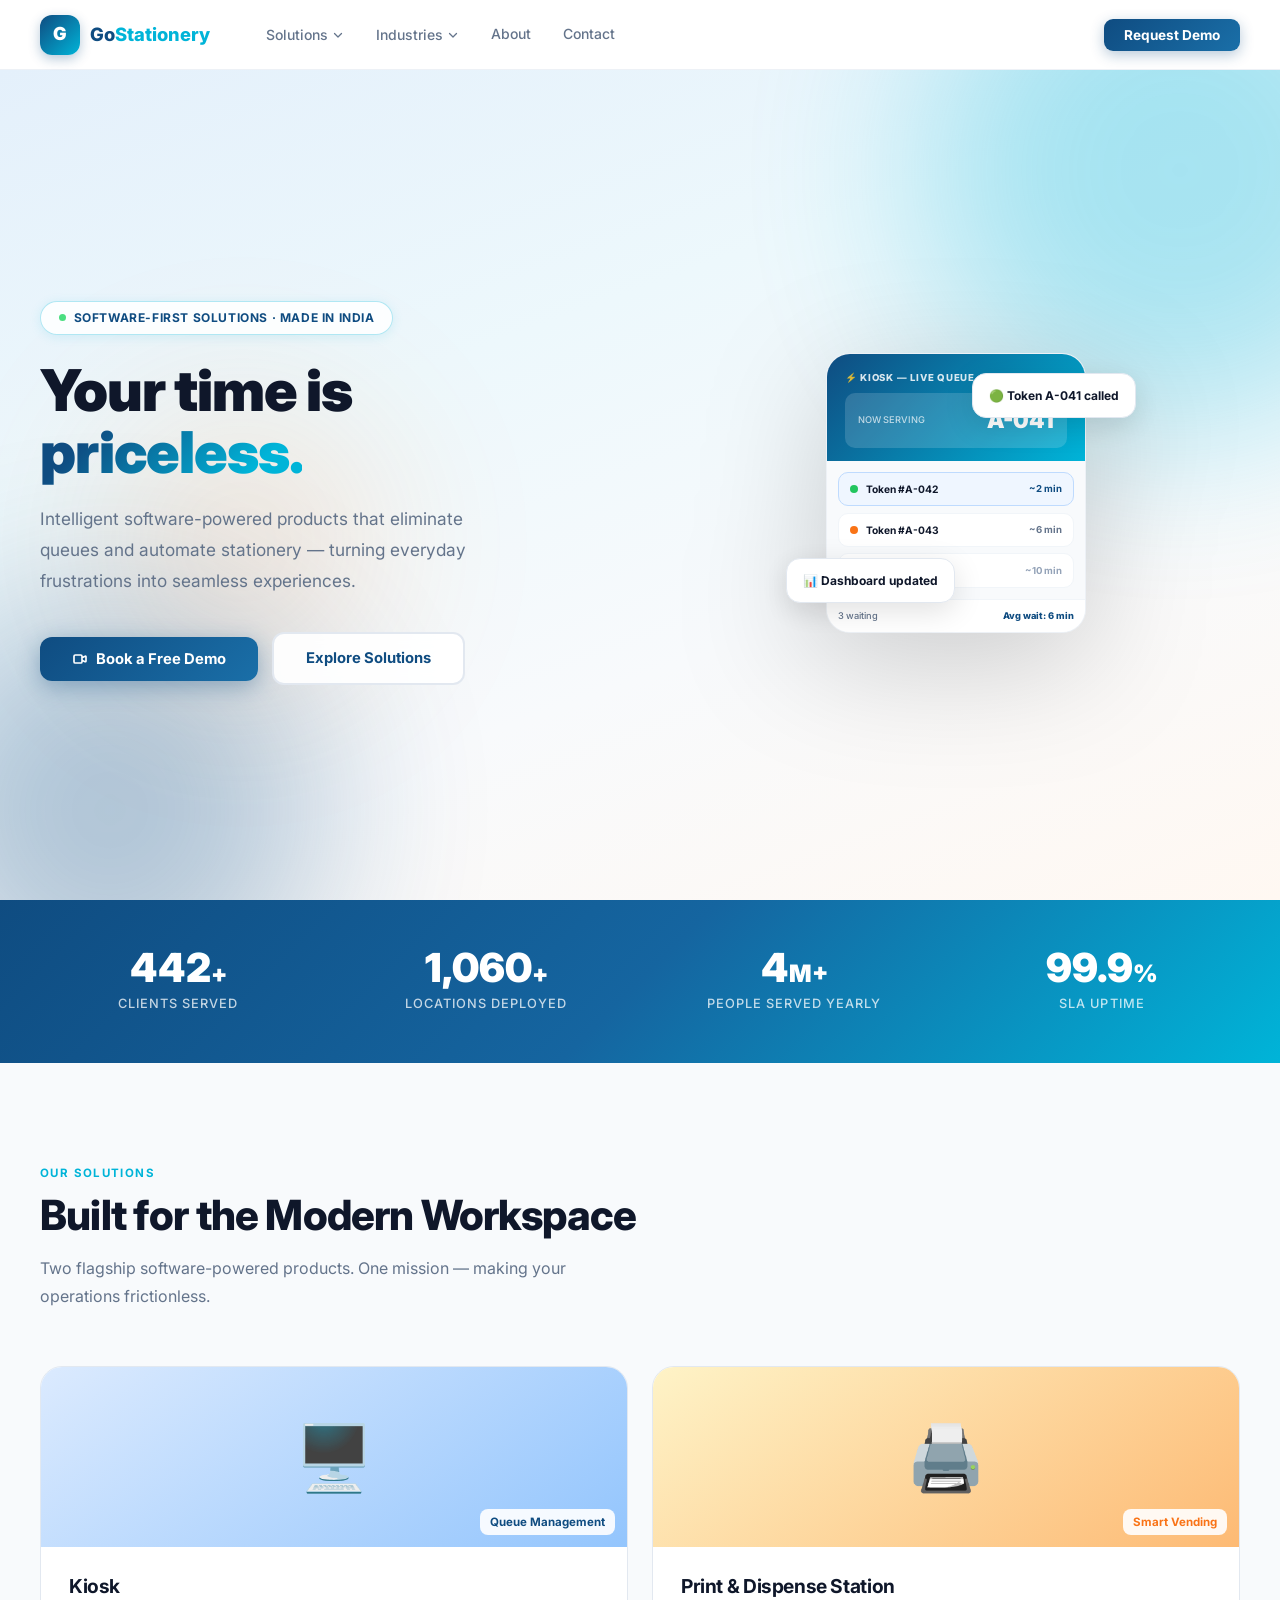
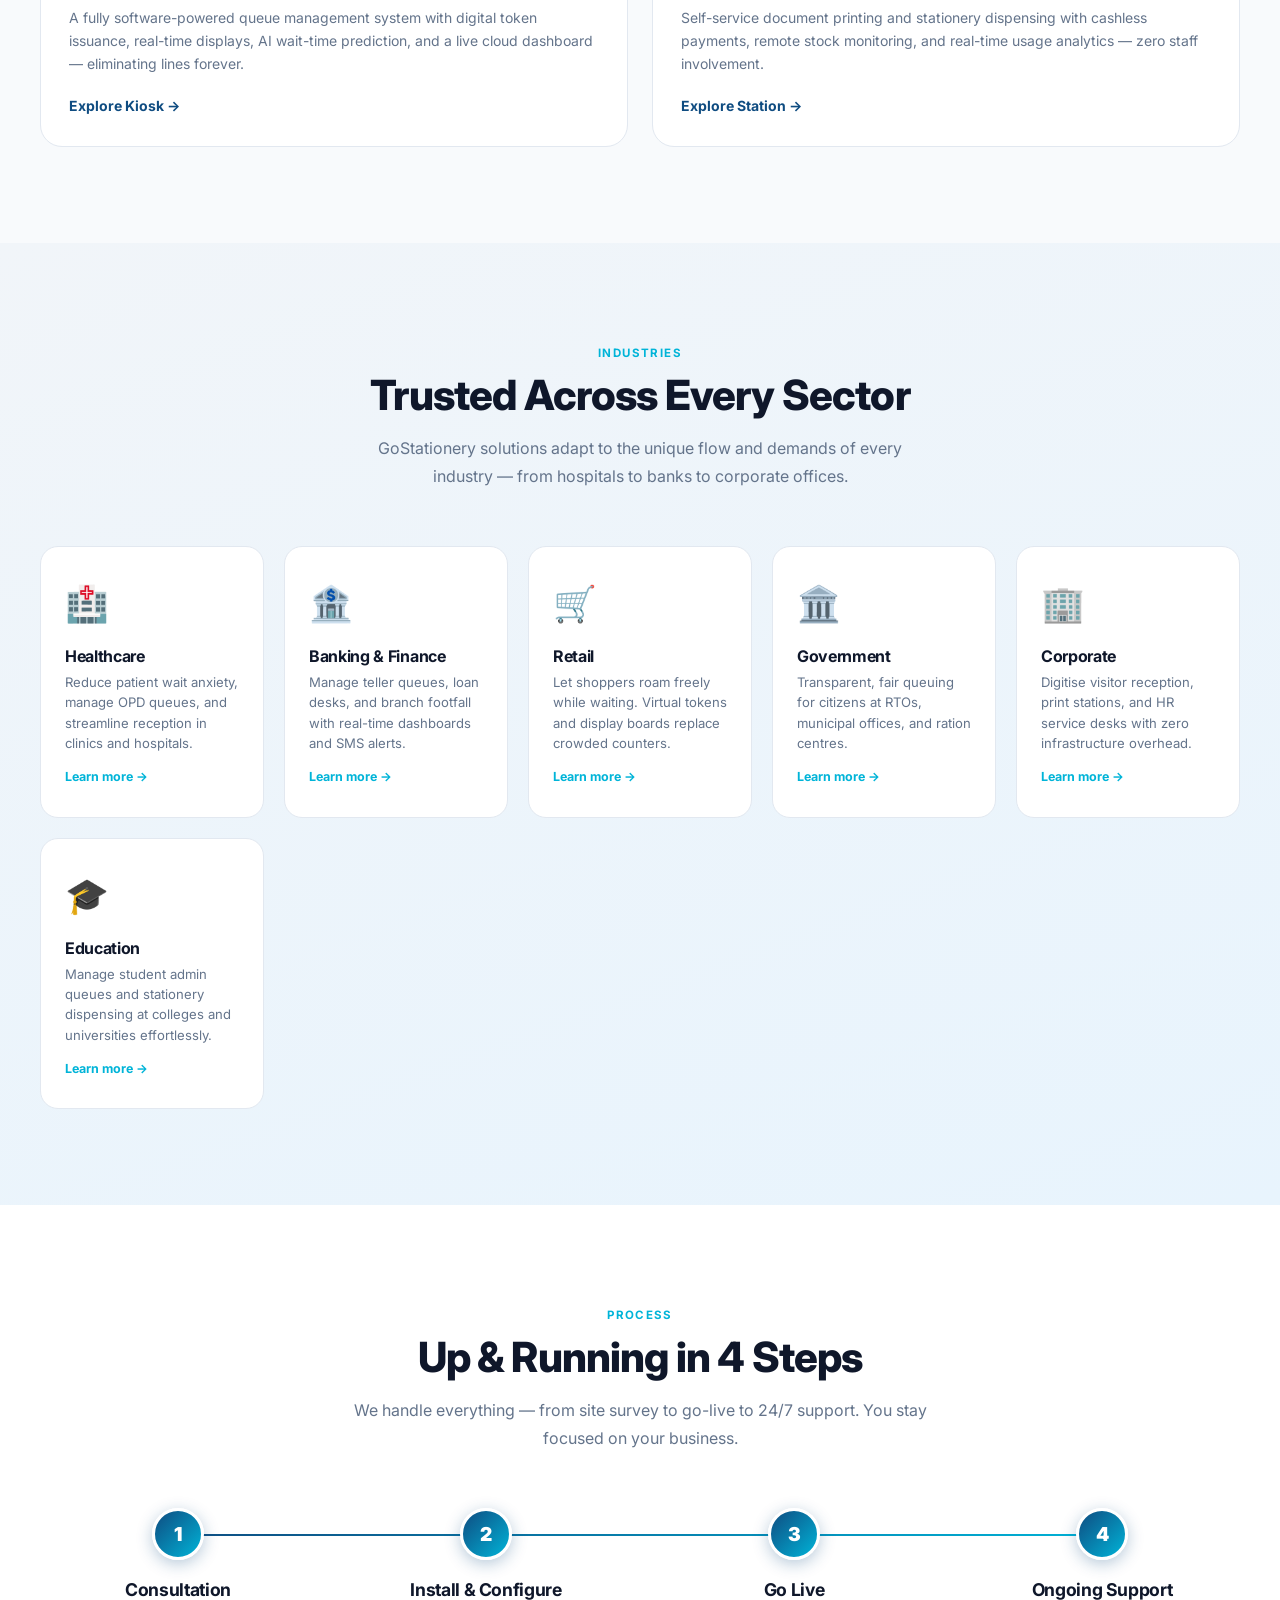
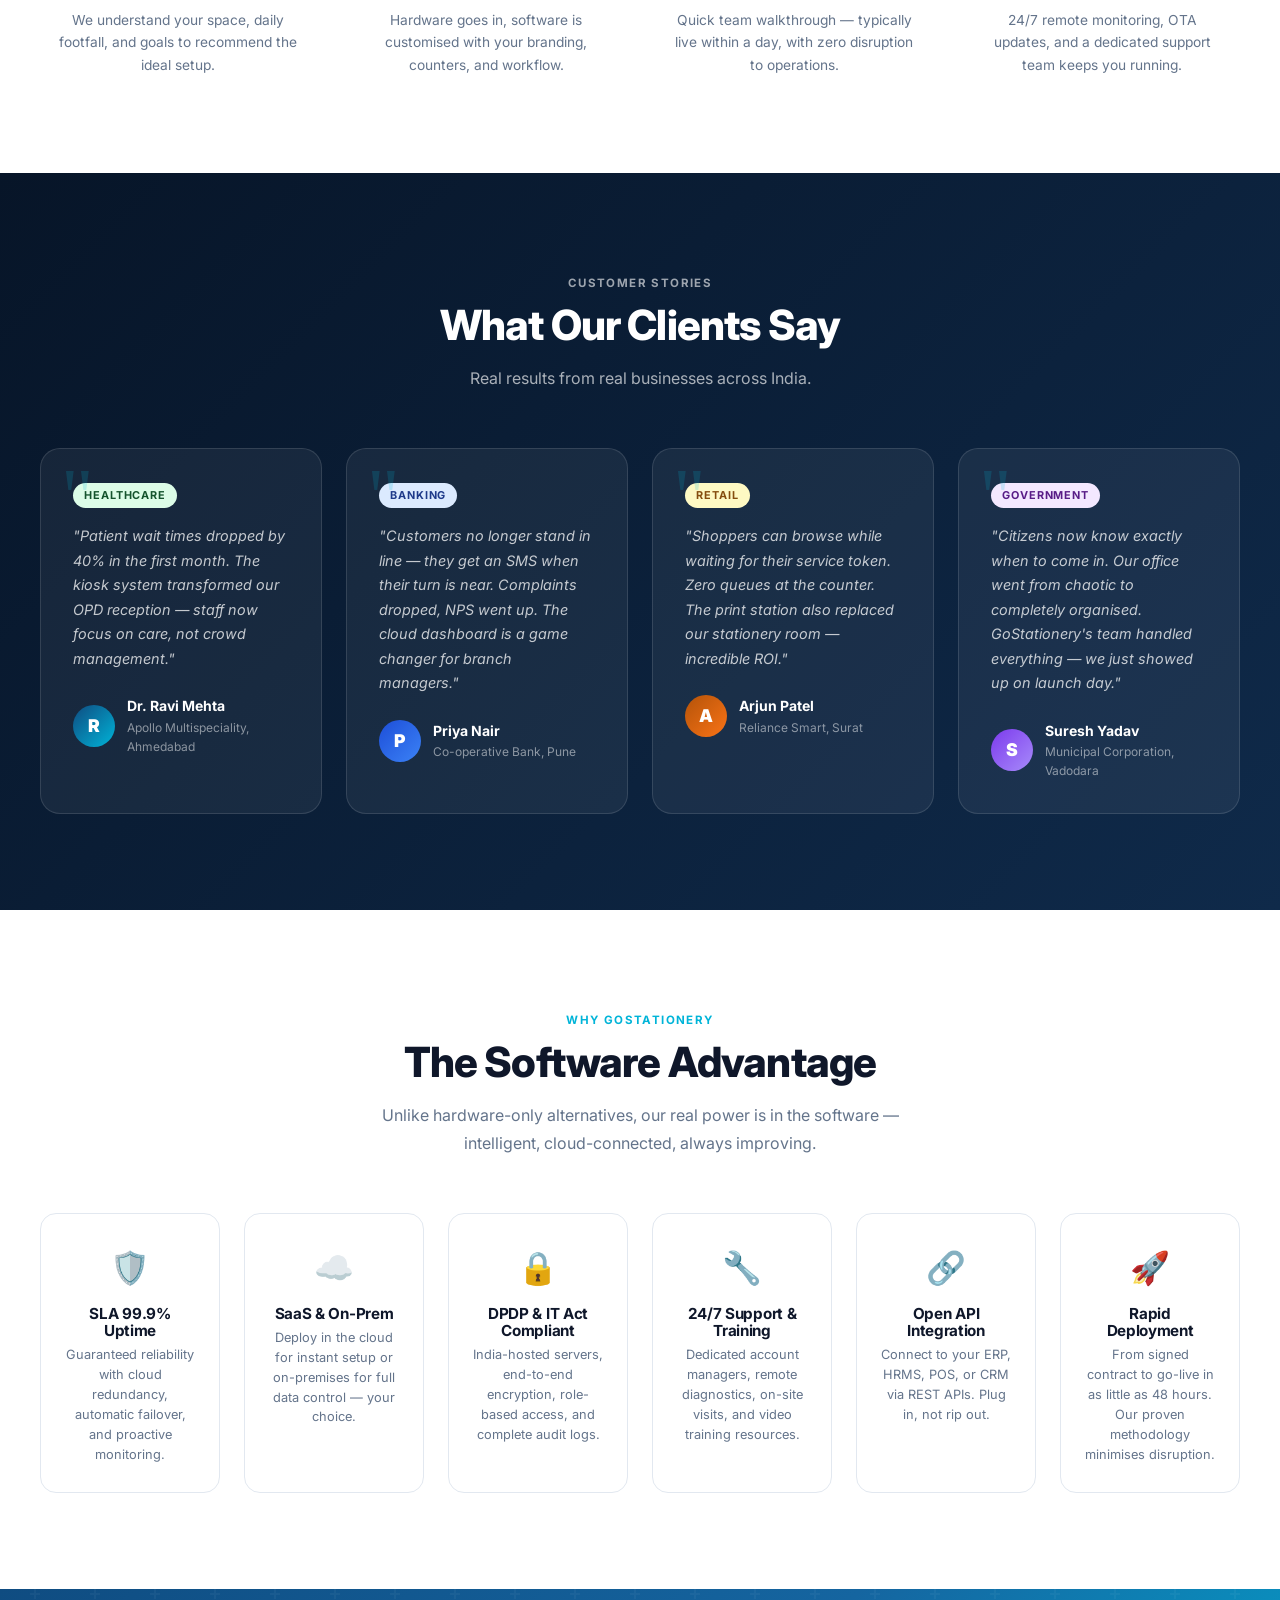
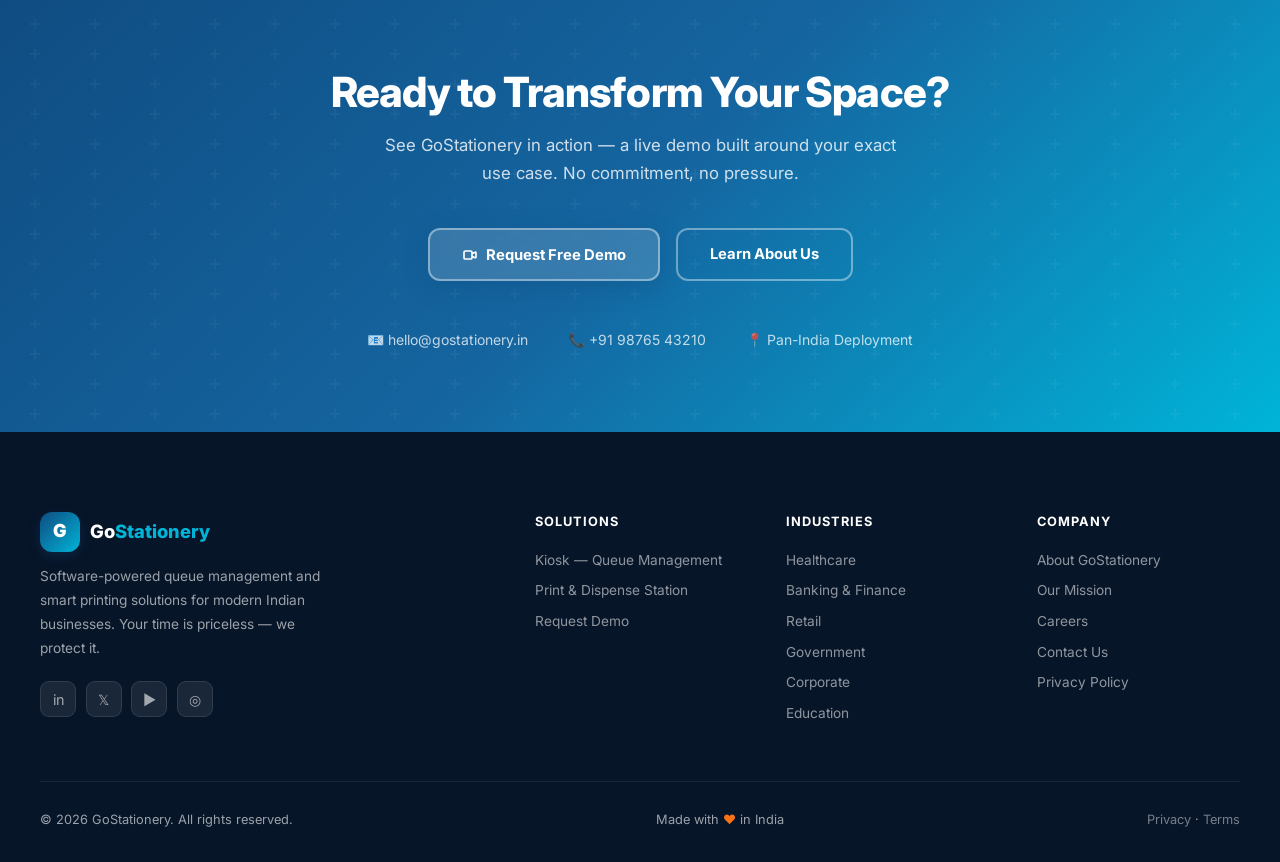
==== commit 6c942f92: "Fix mobile and tablet responsive layout - Add mobile nav panel with hamburger → X animation - Add pr" ====
--- a/index.html
+++ b/index.html
@@ -187,9 +187,36 @@
     <div class="nav-actions">
       <button class="nav-cta" onclick="openModal()">Request Demo</button>
     </div>
-    <button class="hamburger" onclick="toggleMobileNav()"><span></span><span></span><span></span></button>
+    <div class="hamburger-wrap">
+      <button class="hamburger" id="hamburger" onclick="toggleMobileNav()" aria-label="Menu"><span></span><span></span><span></span></button>
+    </div>
   </div>
 </nav>
+
+<!-- MOBILE NAV PANEL -->
+<div class="mobile-nav" id="mobileNav">
+  <button class="mobile-nav-link" onclick="toggleMobileSub('mobSolutions')">
+    Solutions <svg width="14" height="14" fill="none" viewBox="0 0 24 24" stroke="currentColor" stroke-width="2.5"><path stroke-linecap="round" stroke-linejoin="round" d="M19 9l-7 7-7-7"/></svg>
+  </button>
+  <div class="mobile-sub" id="mobSolutions">
+    <a href="kiosk.html"><div class="dropdown-icon di-blue">🖥️</div><span>Kiosk — Queue Management</span></a>
+    <a href="vending.html"><div class="dropdown-icon di-orange">🖨️</div><span>Print & Dispense Station</span></a>
+  </div>
+  <button class="mobile-nav-link" onclick="toggleMobileSub('mobIndustries')">
+    Industries <svg width="14" height="14" fill="none" viewBox="0 0 24 24" stroke="currentColor" stroke-width="2.5"><path stroke-linecap="round" stroke-linejoin="round" d="M19 9l-7 7-7-7"/></svg>
+  </button>
+  <div class="mobile-sub" id="mobIndustries">
+    <a href="industries.html#healthcare"><div class="dropdown-icon di-green">🏥</div><span>Healthcare</span></a>
+    <a href="industries.html#banking"><div class="dropdown-icon di-blue">🏦</div><span>Banking & Finance</span></a>
+    <a href="industries.html#retail"><div class="dropdown-icon di-yellow">🛒</div><span>Retail</span></a>
+    <a href="industries.html#govt"><div class="dropdown-icon di-purple">🏛️</div><span>Government</span></a>
+    <a href="industries.html#corporate"><div class="dropdown-icon di-red">🏢</div><span>Corporate</span></a>
+    <a href="industries.html#education"><div class="dropdown-icon di-green">🎓</div><span>Education</span></a>
+  </div>
+  <a href="about.html" class="mobile-nav-link">About</a>
+  <a href="#contact" class="mobile-nav-link" onclick="closeMobileNav()">Contact</a>
+  <button class="mobile-nav-cta" onclick="closeMobileNav(); openModal()">Request Free Demo</button>
+</div>
 
 <!-- HERO -->
 <section class="hero">
@@ -591,8 +618,19 @@
   }, 3500);
 
   function toggleMobileNav() {
-    document.querySelector('.nav-menu').style.display =
-      document.querySelector('.nav-menu').style.display === 'flex' ? 'none' : 'flex';
+    const nav = document.getElementById('mobileNav');
+    const btn = document.getElementById('hamburger');
+    const open = nav.classList.toggle('open');
+    btn.classList.toggle('active', open);
+    document.body.style.overflow = open ? 'hidden' : '';
+  }
+  function closeMobileNav() {
+    document.getElementById('mobileNav').classList.remove('open');
+    document.getElementById('hamburger').classList.remove('active');
+    document.body.style.overflow = '';
+  }
+  function toggleMobileSub(id) {
+    document.getElementById(id).classList.toggle('open');
   }
 </script>
 </body>
--- a/style.css
+++ b/style.css
@@ -382,19 +382,111 @@
 
 @keyframes spin { to{transform:rotate(360deg)} }
 
+/* ── MOBILE NAV PANEL ── */
+.mobile-nav {
+  display: none;
+  position: fixed; top: var(--nav-h); left: 0; right: 0; z-index: 250;
+  background: rgba(255,255,255,.98);
+  backdrop-filter: blur(20px);
+  border-bottom: 1px solid var(--border);
+  padding: 1rem 1.25rem 1.5rem;
+  flex-direction: column; gap: 0;
+  box-shadow: 0 12px 40px rgba(0,0,0,.1);
+  max-height: calc(100vh - var(--nav-h));
+  overflow-y: auto;
+}
+.mobile-nav.open { display: flex; }
+.mobile-nav-link {
+  display: flex; align-items: center; justify-content: space-between;
+  padding: 0.85rem 0.5rem; border-bottom: 1px solid var(--border);
+  text-decoration: none; color: var(--text); font-size: 0.95rem; font-weight: 600;
+  background: none; border-left: none; border-right: none; border-top: none;
+  cursor: pointer; font-family: inherit; width: 100%; text-align: left;
+}
+.mobile-nav-link:last-child { border-bottom: none; }
+.mobile-nav-link:hover { color: var(--primary); }
+.mobile-sub {
+  display: none; flex-direction: column; background: #f8fafc;
+  border-radius: 12px; margin: 0.25rem 0 0.5rem; overflow: hidden;
+}
+.mobile-sub.open { display: flex; }
+.mobile-sub a {
+  display: flex; align-items: center; gap: 10px;
+  padding: 0.7rem 1rem; text-decoration: none;
+  color: var(--muted); font-size: 0.875rem; font-weight: 500;
+  border-bottom: 1px solid rgba(226,232,240,.6);
+  transition: background .15s, color .15s;
+}
+.mobile-sub a:last-child { border-bottom: none; }
+.mobile-sub a:hover { background: #e8f4fd; color: var(--primary); }
+.mobile-sub .dropdown-icon { width:28px; height:28px; border-radius:6px; flex-shrink:0; display:flex; align-items:center; justify-content:center; font-size:.9rem; }
+.mobile-nav-cta {
+  margin-top: 1rem;
+  background: linear-gradient(135deg,var(--primary),var(--primary-light));
+  color: #fff; padding: 0.85rem 1.5rem; border-radius: 12px;
+  border: none; font-size: 0.95rem; font-weight: 700; cursor: pointer;
+  font-family: inherit; width: 100%; text-align: center;
+  box-shadow: 0 4px 14px rgba(15,76,129,.3);
+}
+.hamburger-wrap { display: none; align-items: center; gap: .75rem; margin-left: auto; }
+.hamburger {
+  background: none; border: none; cursor: pointer; padding: 8px;
+  display: flex; flex-direction: column; gap: 5px;
+}
+.hamburger span {
+  display: block; width: 22px; height: 2px;
+  background: var(--text); border-radius: 2px;
+  transition: transform .3s, opacity .3s;
+}
+.hamburger.active span:nth-child(1) { transform: translateY(7px) rotate(45deg); }
+.hamburger.active span:nth-child(2) { opacity: 0; }
+.hamburger.active span:nth-child(3) { transform: translateY(-7px) rotate(-45deg); }
+
 /* ── RESPONSIVE ── */
+
+/* Tablet: 768px – 960px */
 @media(max-width:960px) {
+  .nav-menu, .nav-actions { display: none; }
+  .hamburger-wrap { display: flex; }
   .footer-top { grid-template-columns: 1fr 1fr; }
   .stats-grid { grid-template-columns: repeat(2,1fr); }
-  .nav-menu,.nav-actions .nav-cta { display: none; }
-  .hamburger { display: flex; flex-direction: column; }
-}
+  .trust-grid { grid-template-columns: repeat(2,1fr); }
+  .testimonials-track { grid-template-columns: repeat(2,1fr); }
+  .industry-grid { grid-template-columns: repeat(3,1fr); }
+  .section { padding: 5rem 1.75rem; }
+}
+
+/* Tablet portrait: 640px – 768px */
+@media(max-width:768px) {
+  .stats-grid { grid-template-columns: repeat(2,1fr); gap: 1.5rem; }
+  .trust-grid { grid-template-columns: repeat(2,1fr); }
+  .industry-grid { grid-template-columns: repeat(2,1fr); }
+  .testimonials-track { grid-template-columns: 1fr; }
+  .sol-grid { grid-template-columns: 1fr; }
+  .footer-top { grid-template-columns: 1fr 1fr; gap: 2rem; }
+  .modal { border-radius: 16px; }
+}
+
+/* Mobile: up to 640px */
 @media(max-width:640px) {
-  .section { padding: 4rem 1.25rem; }
-  .footer-top { grid-template-columns: 1fr; }
+  nav { padding: 0 1.25rem; }
+  .section { padding: 3.5rem 1.25rem; }
+  .section-sm { padding: 2.5rem 1.25rem; }
+  .footer-top { grid-template-columns: 1fr; gap: 2rem; }
   .form-row { grid-template-columns: 1fr; }
-  nav { padding: 0 1.25rem; }
-  .stats-grid { grid-template-columns: repeat(2,1fr); gap: 1.25rem; }
+  .stats-grid { grid-template-columns: repeat(2,1fr); gap: 1rem; }
+  .stat-num { font-size: 1.8rem; }
+  .trust-grid { grid-template-columns: 1fr 1fr; gap: 1rem; }
+  .industry-grid { grid-template-columns: 1fr 1fr; gap: 1rem; }
+  .industry-card { padding: 1.25rem; }
+  .industry-icon { font-size: 1.75rem; }
+  .testimonials-track { grid-template-columns: 1fr; }
+  .modal { max-height: 95vh; border-radius: 20px 20px 0 0; align-self: flex-end; }
+  .modal-overlay { align-items: flex-end; padding: 0; }
+  .modal-body { padding: 1.25rem 1.25rem 1.5rem; }
+  .modal-header { padding: 1.25rem 1.25rem 1rem; }
+  h1 { font-size: clamp(2rem,8vw,2.8rem); }
+  h2 { font-size: clamp(1.5rem,6vw,2rem); }
 }
 
 /* ── PAGE-SPECIFIC HERO UTIL ── */
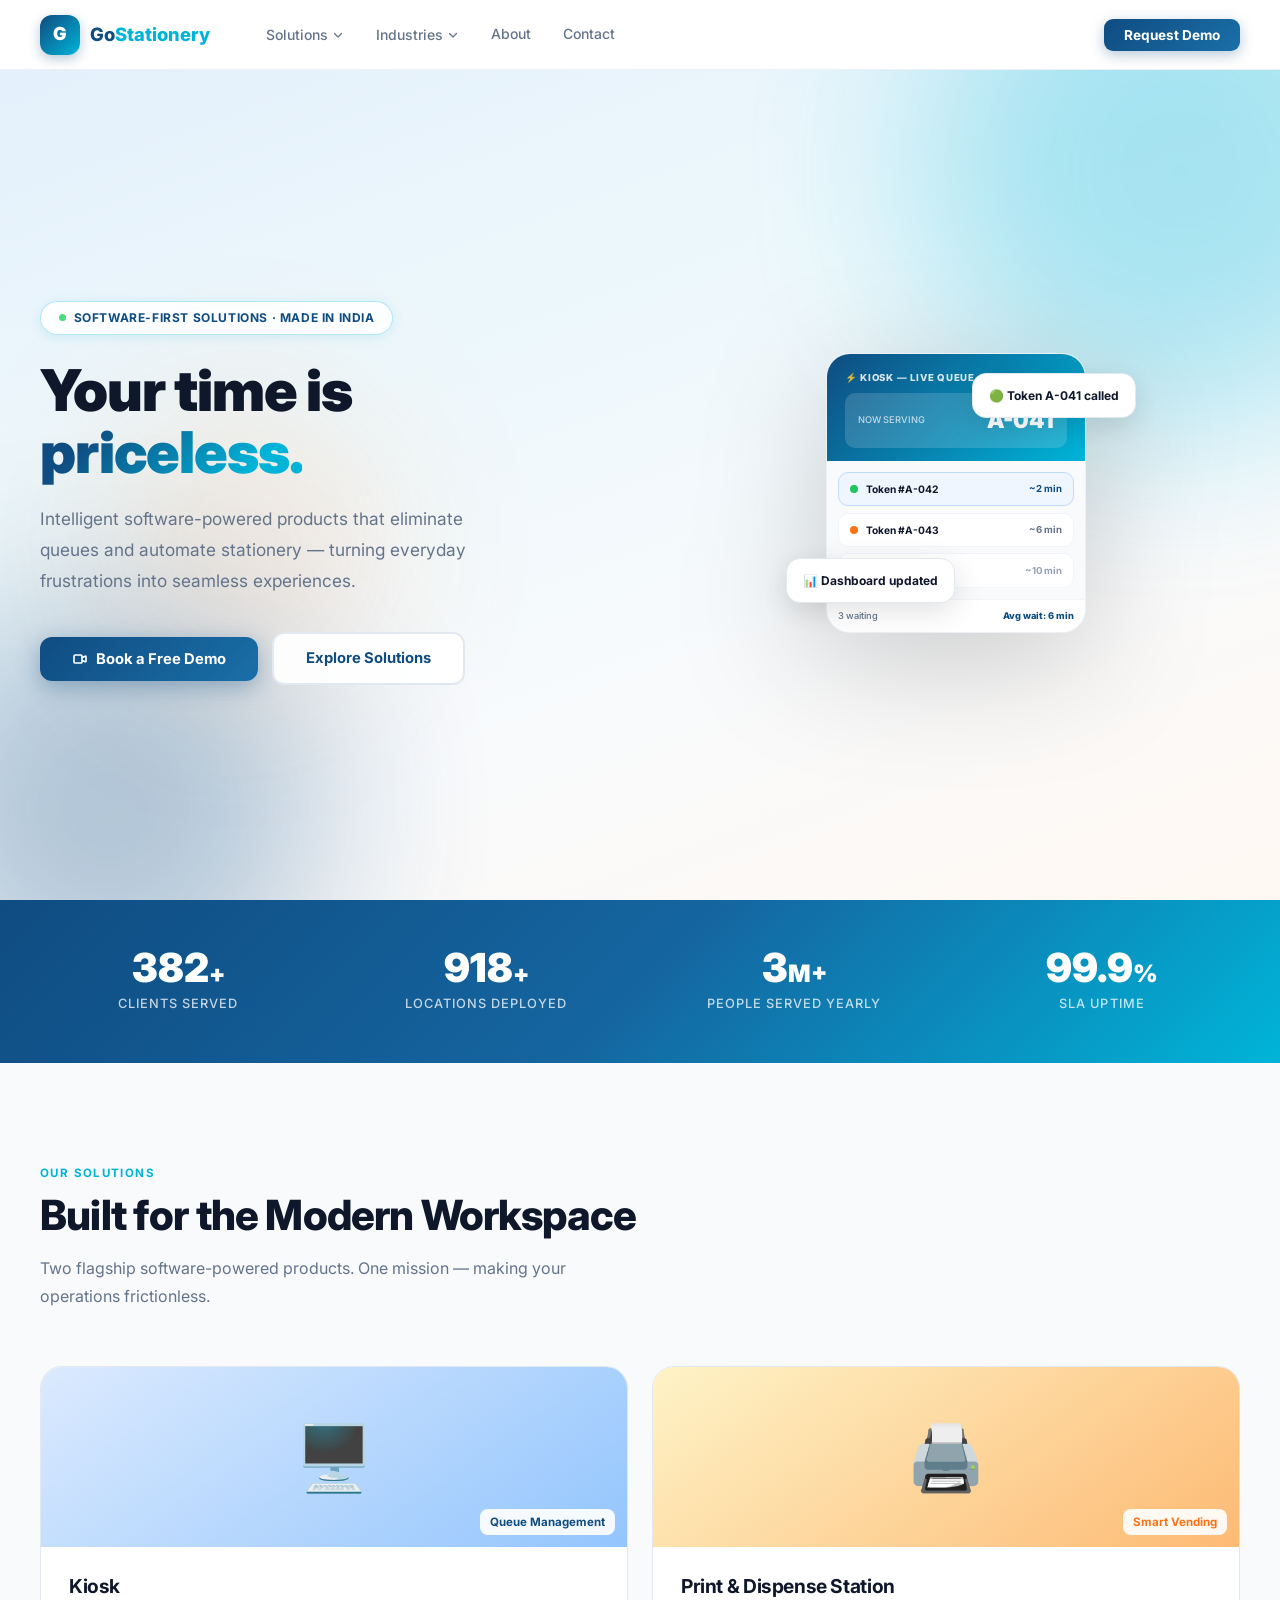
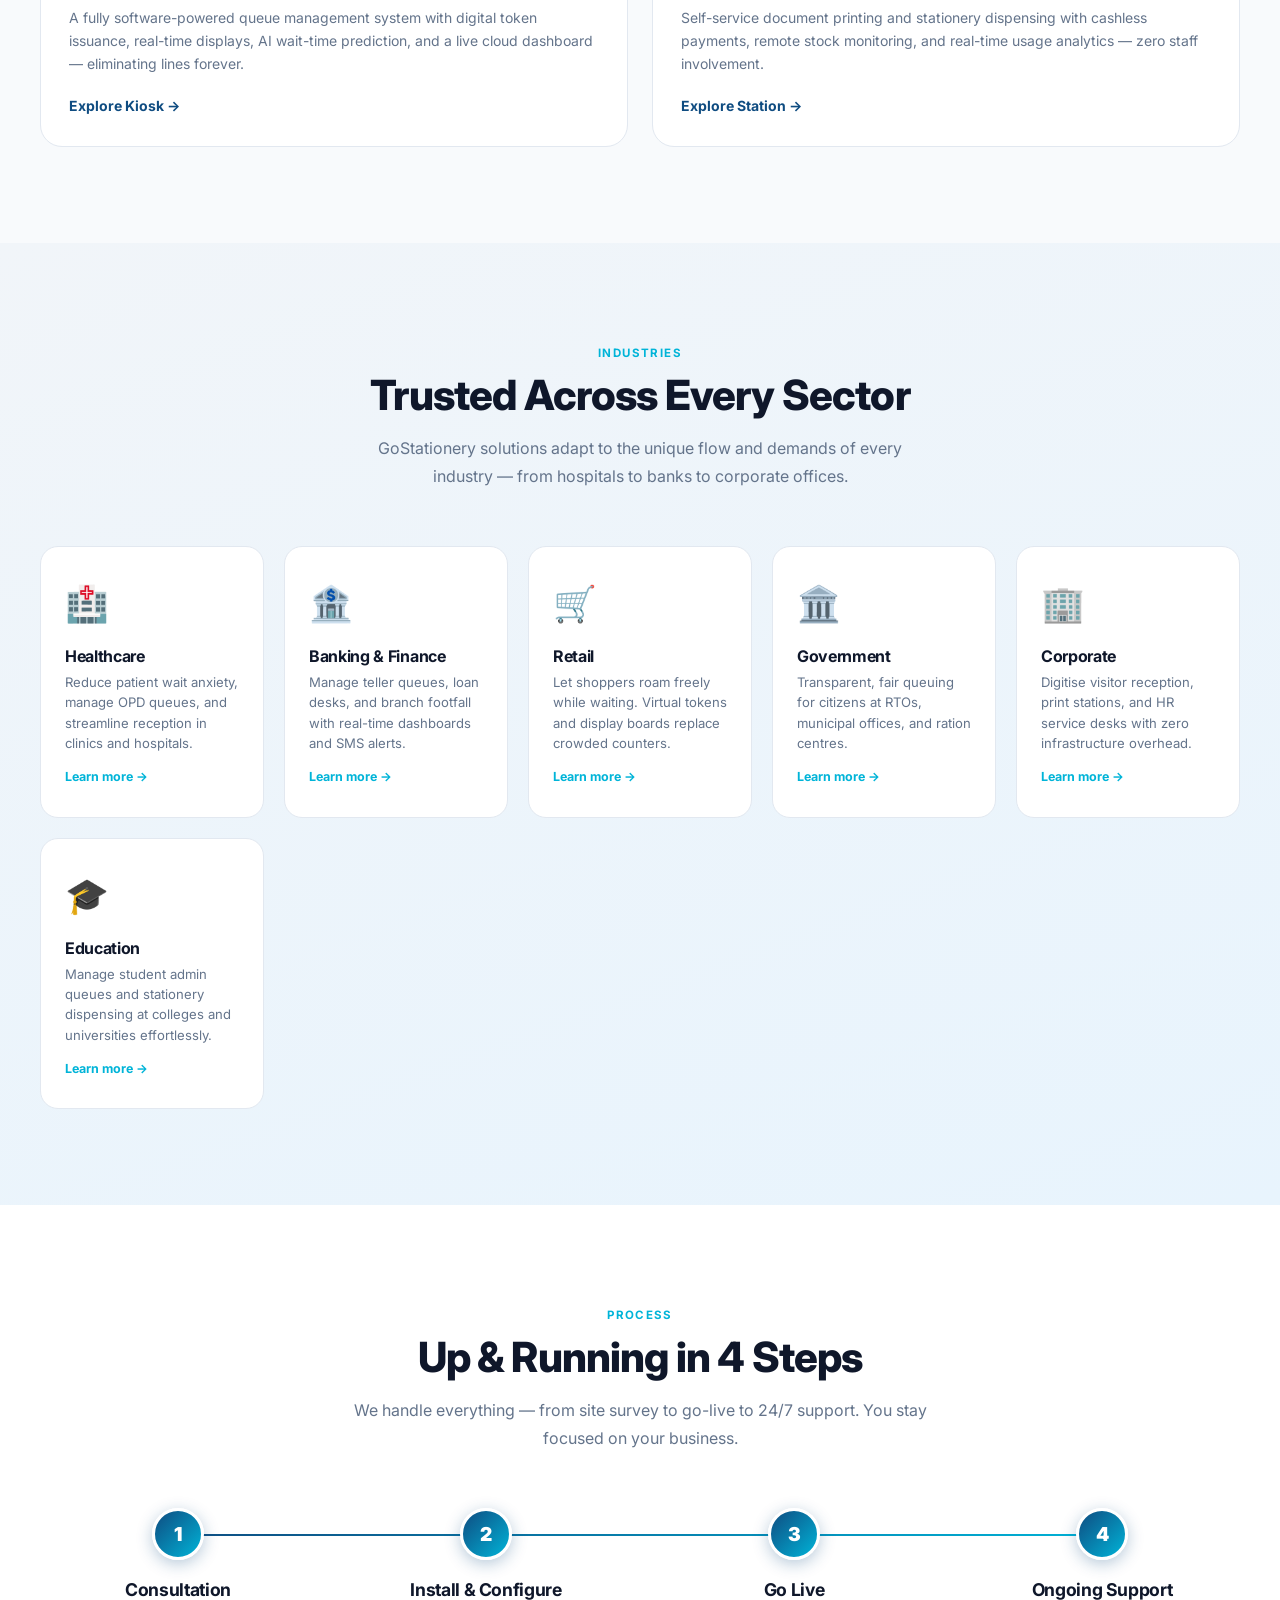
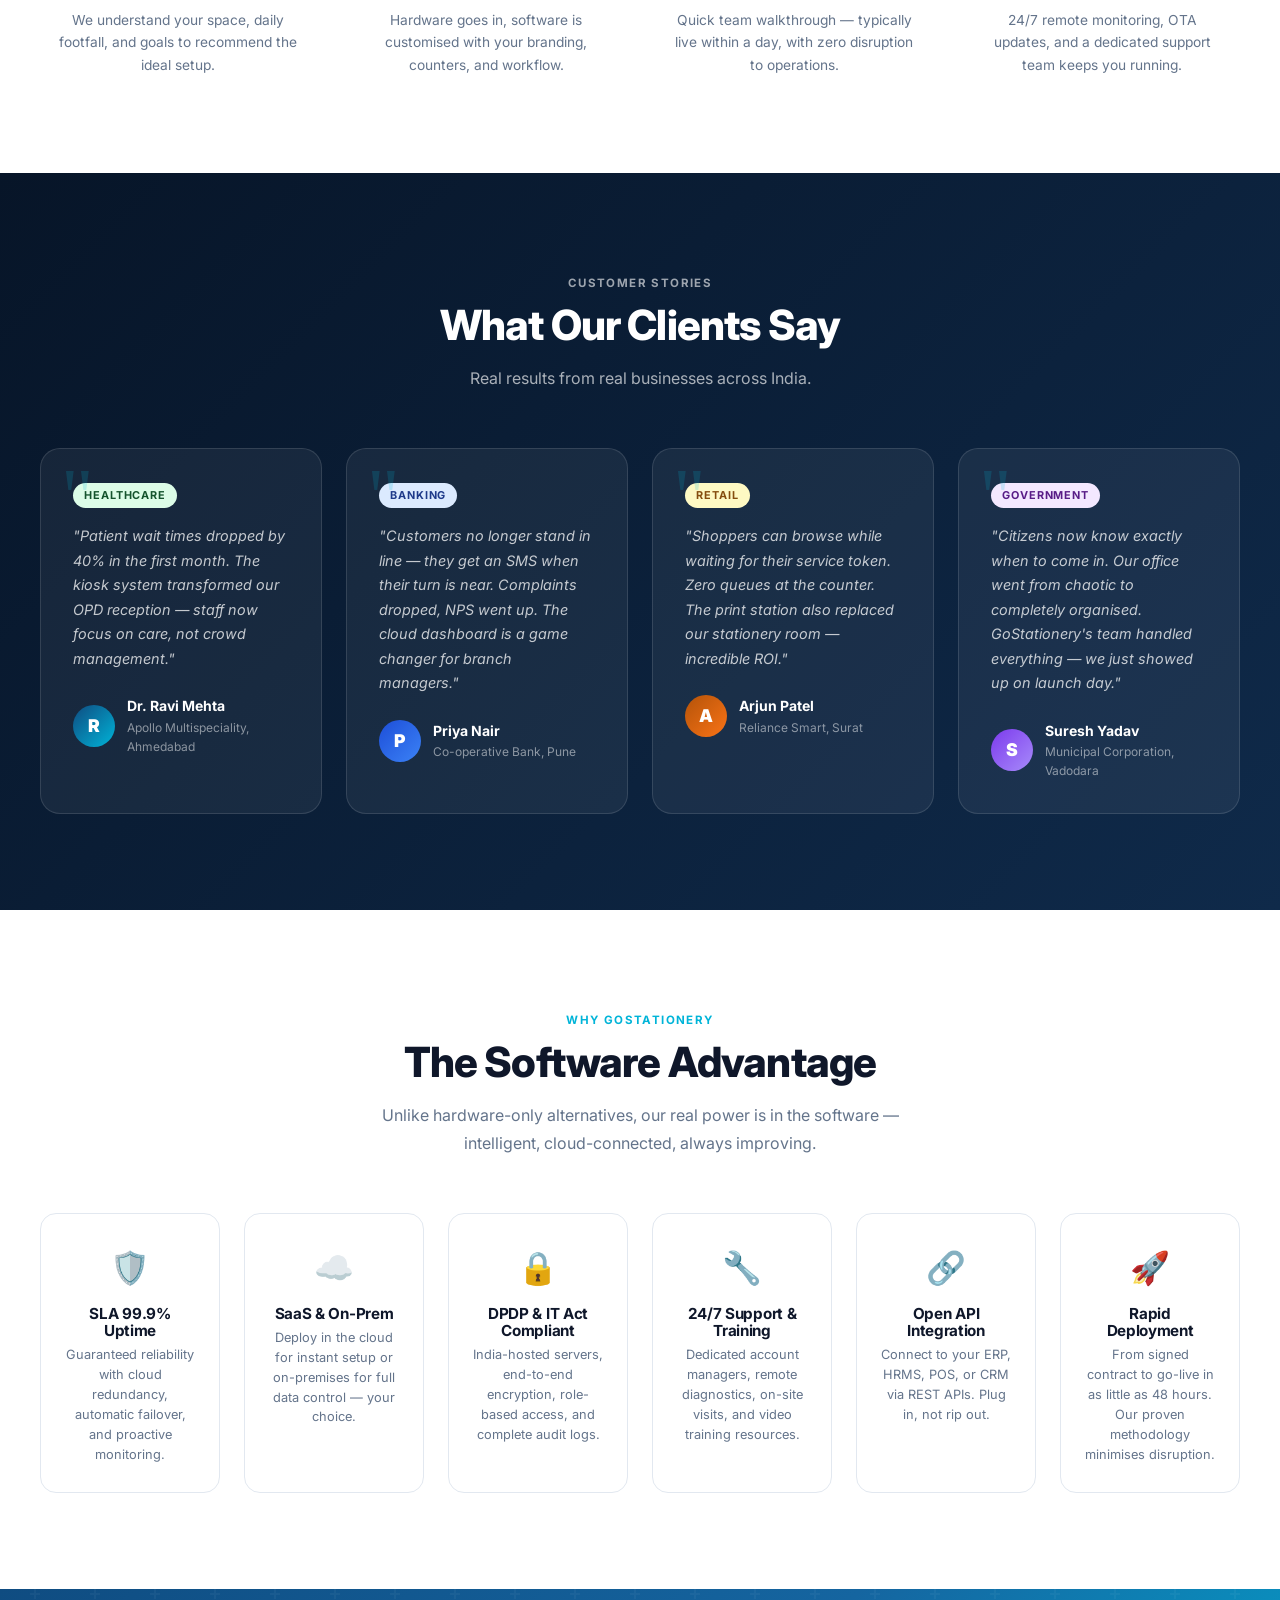
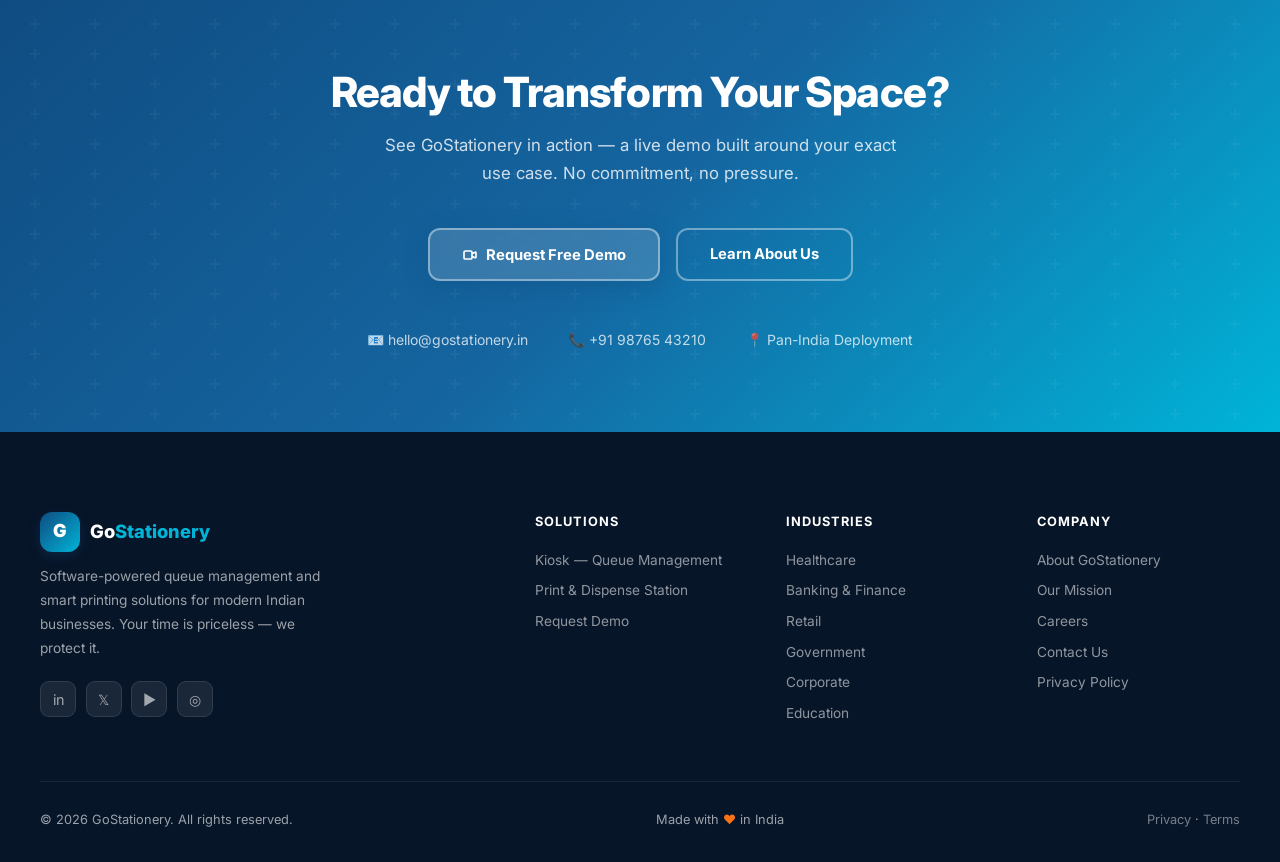
==== commit c4ca81ef: "Fix critical phone layout bugs - Move toggleMobileNav/closeMobileNav/toggleMobileSub to common.js so" ====
--- a/index.html
+++ b/index.html
@@ -392,7 +392,7 @@
       <p class="section-sub">We handle everything — from site survey to go-live to 24/7 support. You stay focused on your business.</p>
     </div>
     <div style="display:grid;grid-template-columns:repeat(auto-fit,minmax(210px,1fr));gap:2rem;position:relative;margin-top:1rem;">
-      <div style="position:absolute;top:26px;left:10%;right:10%;height:2px;background:linear-gradient(90deg,var(--primary),var(--accent));z-index:0;"></div>
+      <div class="step-conn" style="position:absolute;top:26px;left:10%;right:10%;height:2px;background:linear-gradient(90deg,var(--primary),var(--accent));z-index:0;"></div>
       <div class="step fade-up d1" style="text-align:center;position:relative;z-index:1;padding:0 1rem;">
         <div style="width:52px;height:52px;border-radius:50%;background:linear-gradient(135deg,var(--primary),var(--accent));color:#fff;font-size:1.2rem;font-weight:900;display:flex;align-items:center;justify-content:center;margin:0 auto 1.25rem;box-shadow:0 4px 16px rgba(15,76,129,.3);border:3px solid #fff;transition:transform .3s;">1</div>
         <h3 style="margin-bottom:.5rem;">Consultation</h3>
@@ -617,21 +617,6 @@
     setTimeout(() => s.style.transform = '', 300);
   }, 3500);
 
-  function toggleMobileNav() {
-    const nav = document.getElementById('mobileNav');
-    const btn = document.getElementById('hamburger');
-    const open = nav.classList.toggle('open');
-    btn.classList.toggle('active', open);
-    document.body.style.overflow = open ? 'hidden' : '';
-  }
-  function closeMobileNav() {
-    document.getElementById('mobileNav').classList.remove('open');
-    document.getElementById('hamburger').classList.remove('active');
-    document.body.style.overflow = '';
-  }
-  function toggleMobileSub(id) {
-    document.getElementById(id).classList.toggle('open');
-  }
 </script>
 </body>
 </html>
--- a/style.css
+++ b/style.css
@@ -543,3 +543,36 @@
   .feature-row { grid-template-columns:1fr; gap:2rem; }
   .feature-row.reverse .feature-visual { order:-1; }
 }
+
+/* ── RESPONSIVE 2-COL UTILITY ── */
+.resp-grid-2 {
+  display: grid; grid-template-columns: 1fr 1fr; gap: 2rem;
+}
+@media(max-width:768px) {
+  .resp-grid-2 { grid-template-columns: 1fr !important; gap: 2rem !important; }
+}
+
+/* ── EXTRA MOBILE FIXES ── */
+@media(max-width:640px) {
+  /* Hide the decorative horizontal step-connector line */
+  .step-conn { display: none !important; }
+
+  /* Hero buttons: stack on very small screens */
+  .hero-btns { gap: 0.75rem; }
+
+  /* Floating chips on product hero: pull them in so they don't overflow */
+  .fc-1 { right: 8px !important; top: 8px !important; }
+  .fc-2 { left: 8px !important; bottom: 8px !important; }
+  .hf-1 { right: 8px !important; top: 8px !important; }
+  .hf-2 { left: 8px !important; bottom: 8px !important; }
+
+  /* Product hero: remove the double nav-height top padding */
+  .prod-hero { padding-top: 3rem !important; }
+
+  /* Specs table wrapper */
+  .specs-wrap { grid-template-columns: 1fr !important; }
+
+  /* About inline grids */
+  .about-story-grid,
+  .about-careers-grid { grid-template-columns: 1fr !important; gap: 2rem !important; }
+}
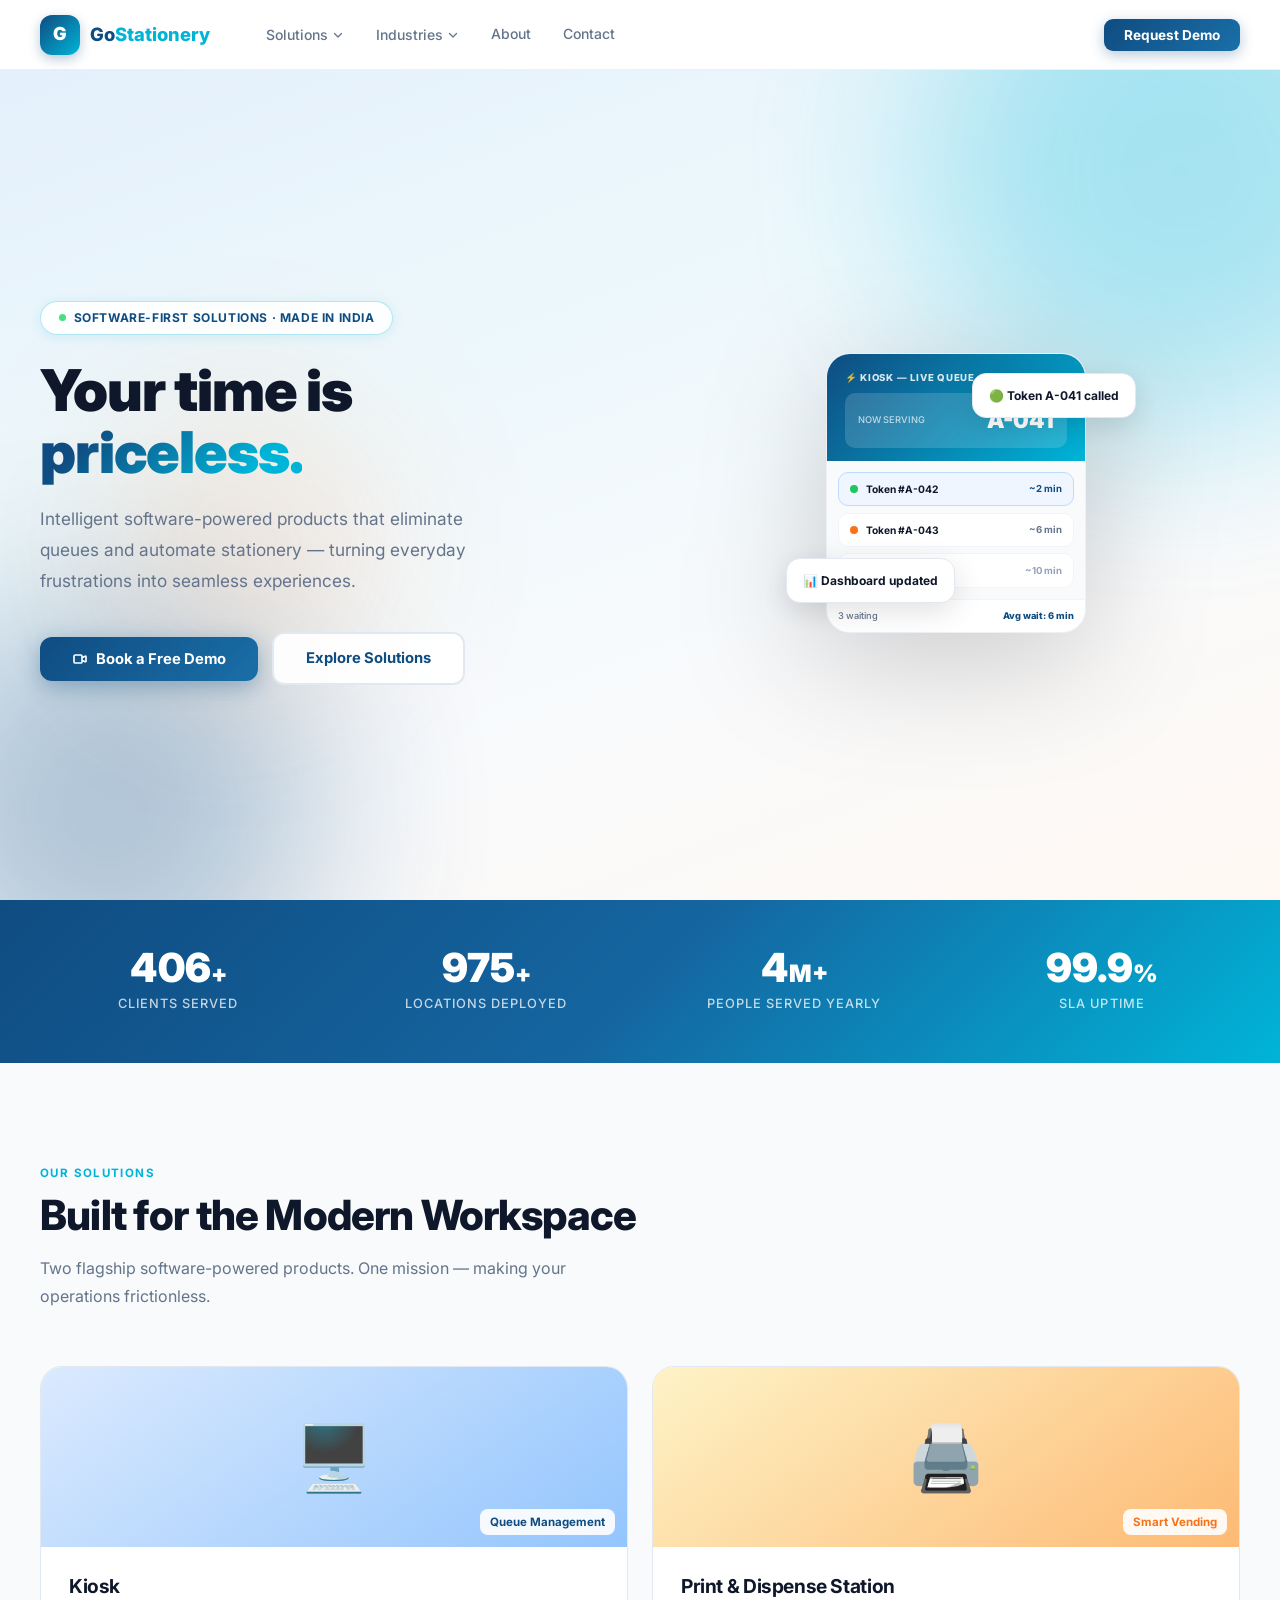
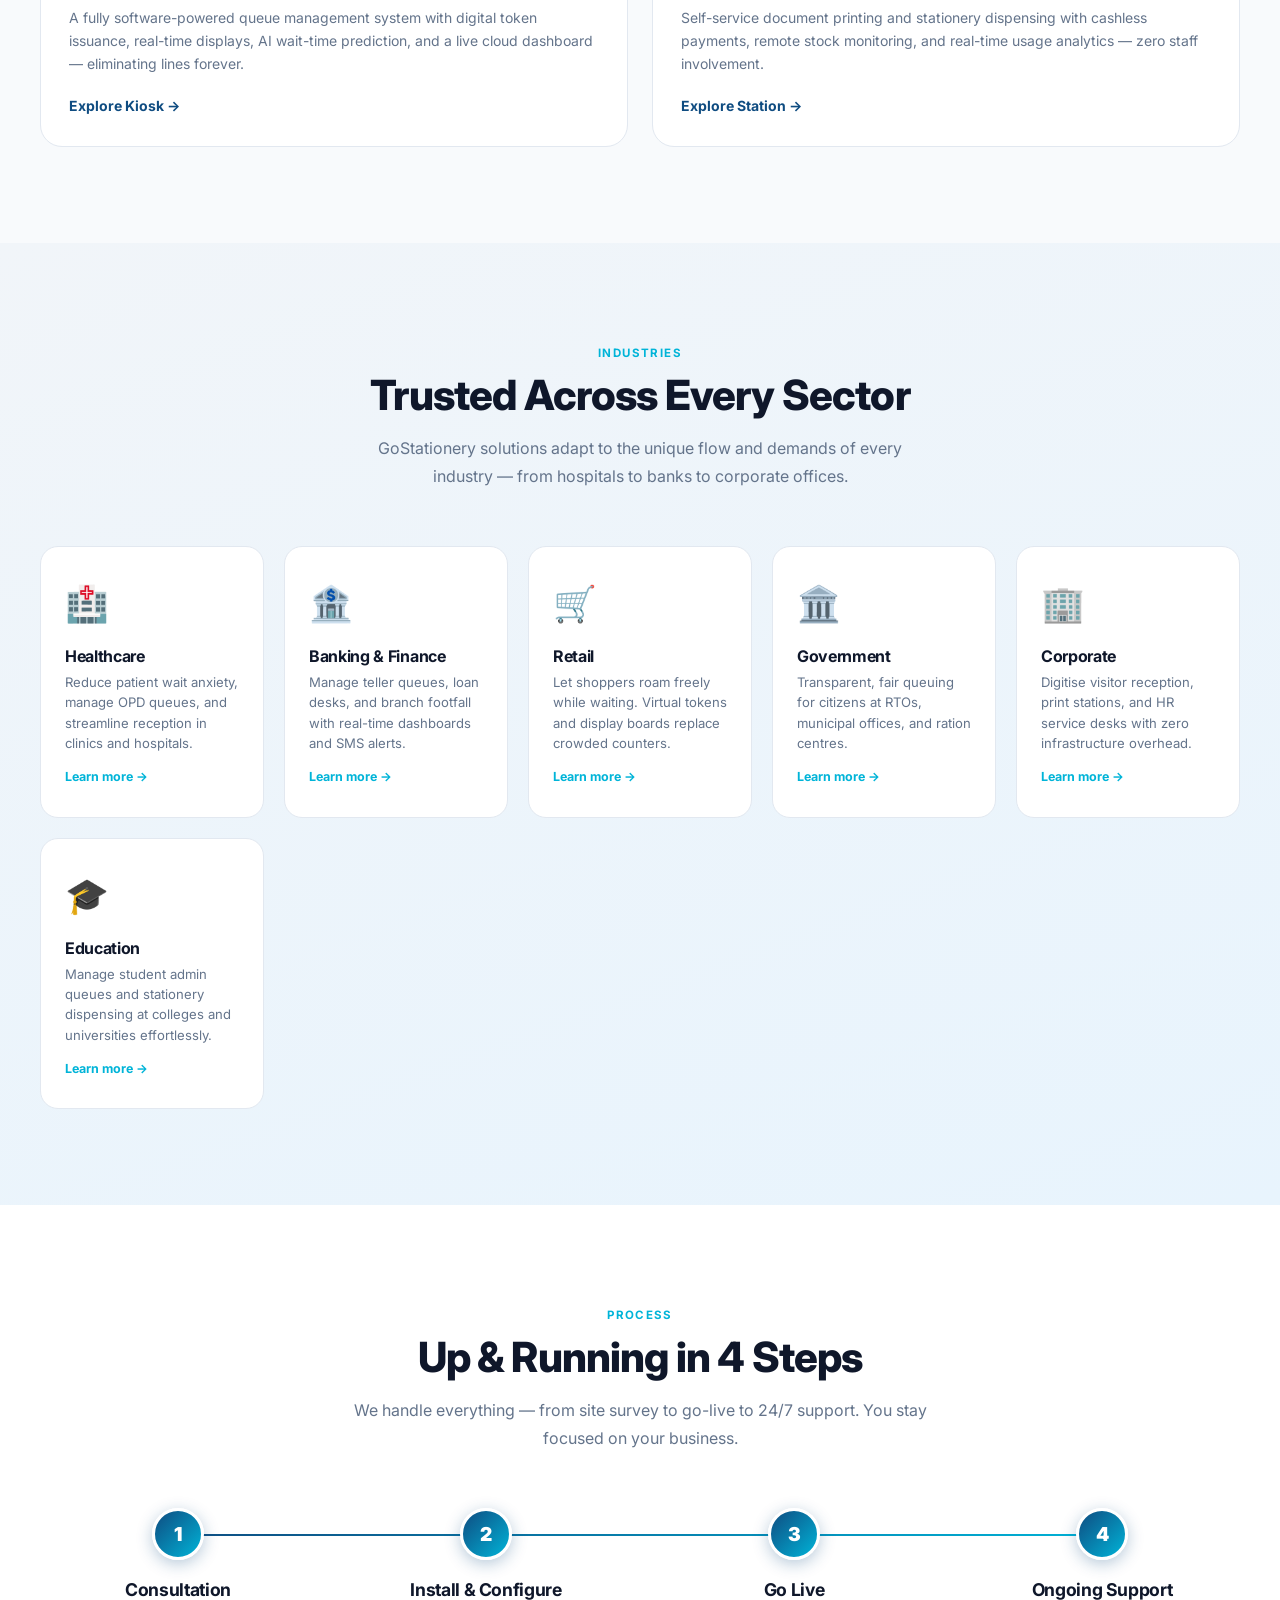
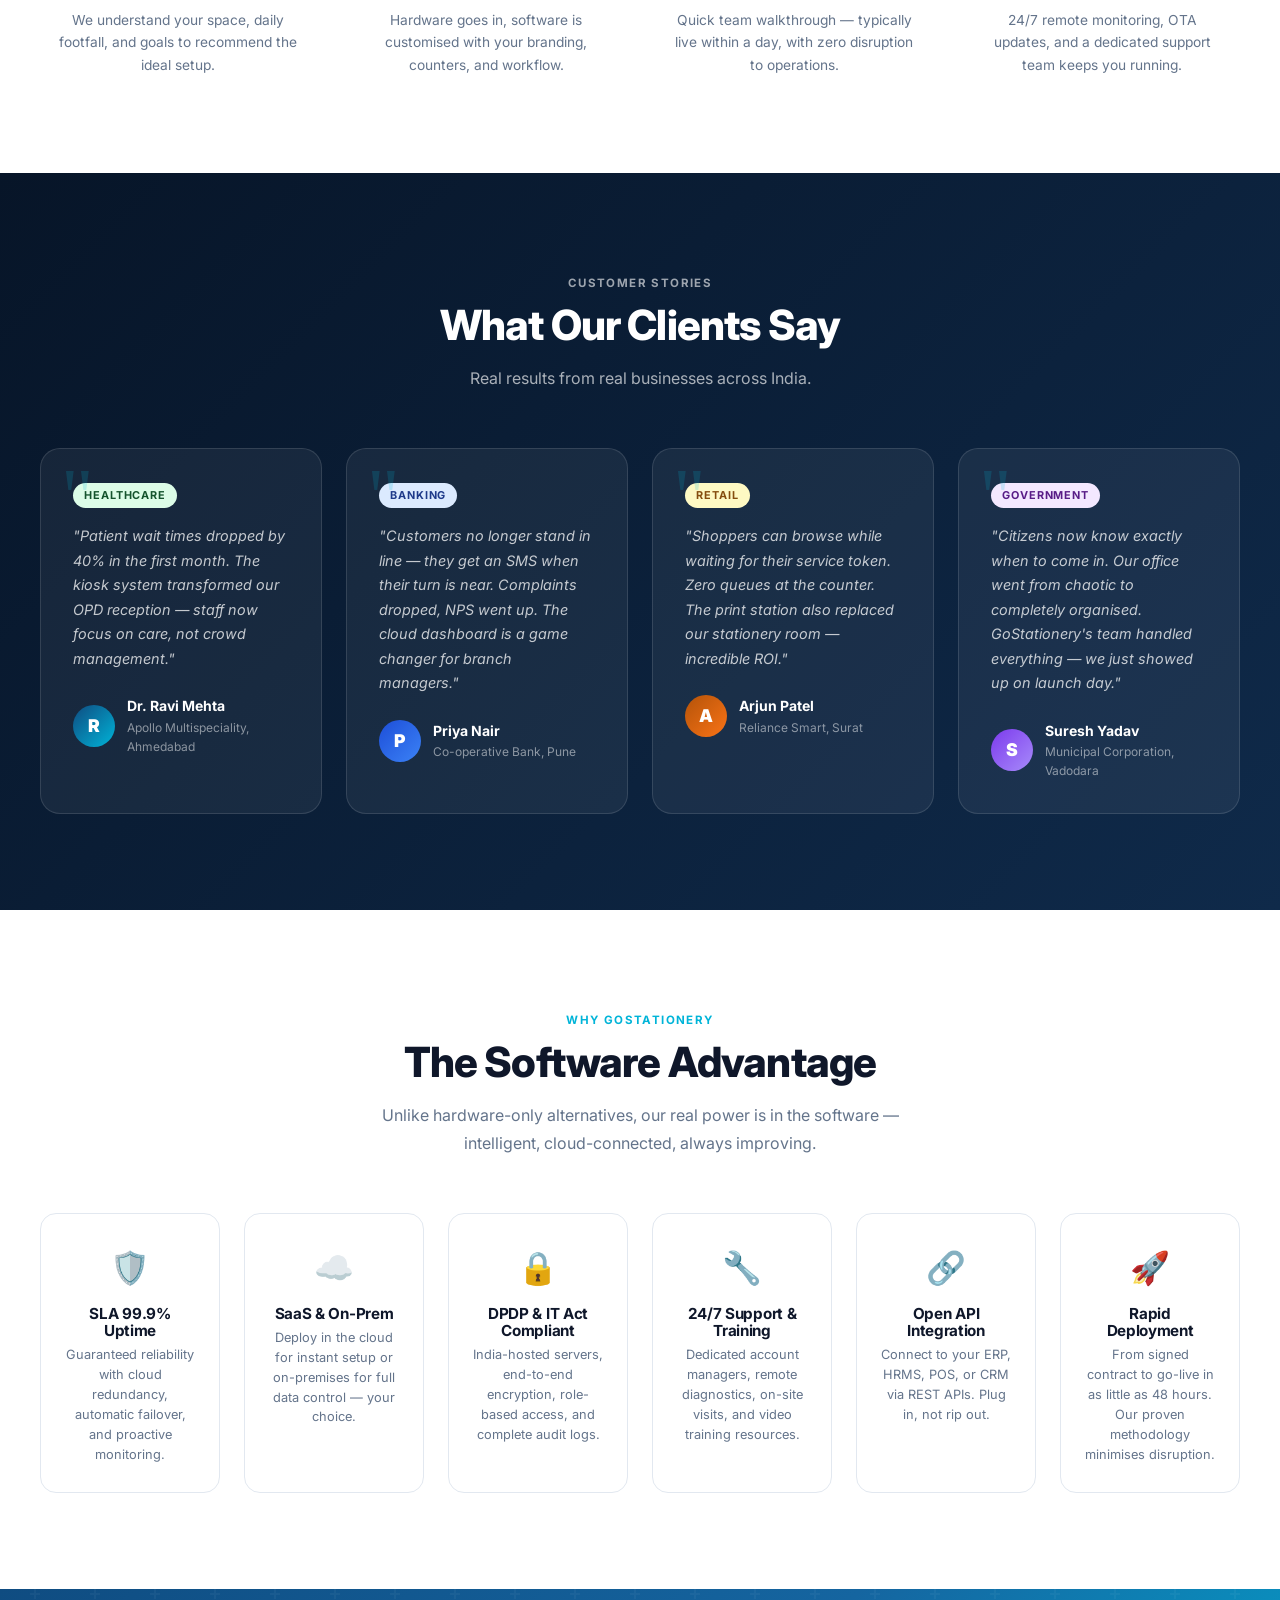
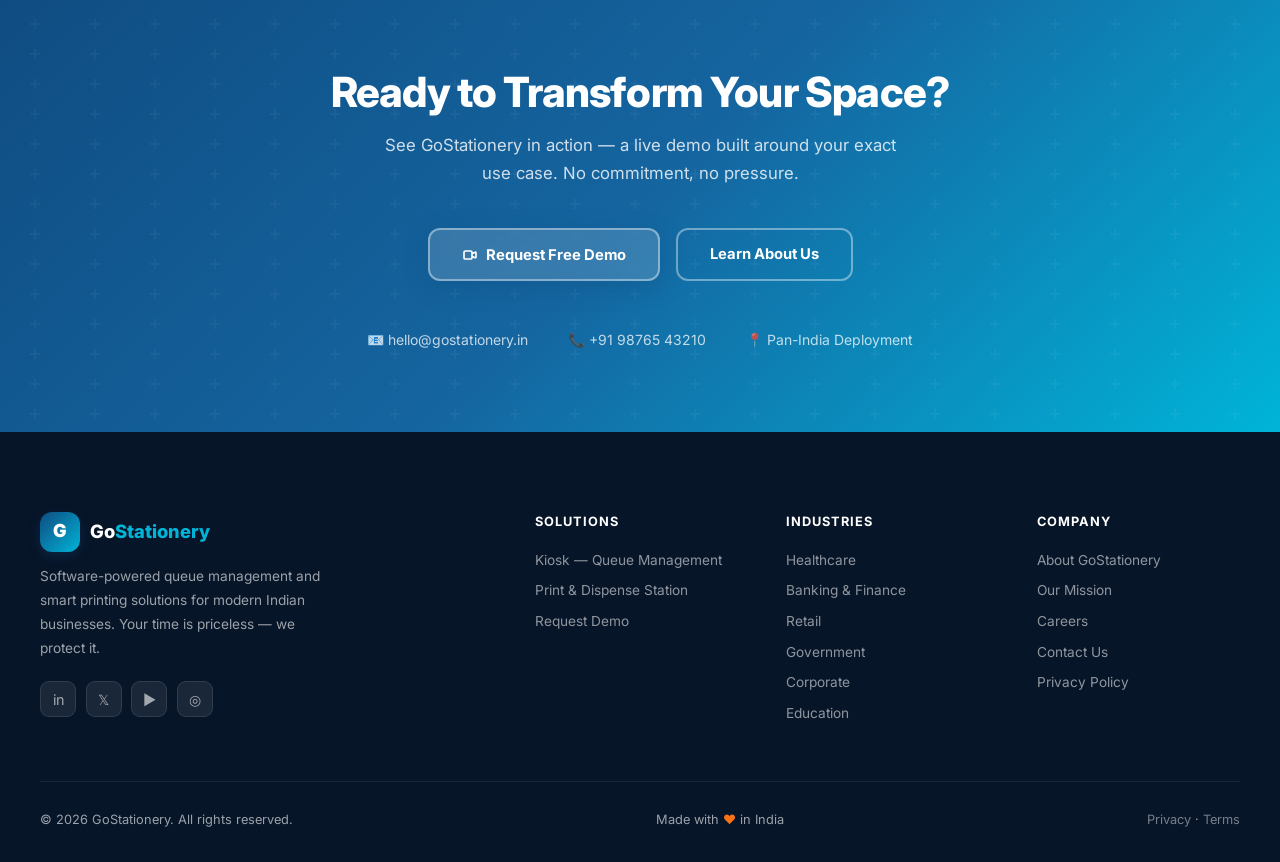
==== commit 96cf9cfa: "Add favicon and fix mobile navbar fully - Create branded SVG favicon (G logo, blue gradient) shown o" ====
--- a/index.html
+++ b/index.html
@@ -2,6 +2,7 @@
 <html lang="en">
 <head>
   <meta charset="UTF-8"/>
+  <link rel="icon" type="image/svg+xml" href="favicon.svg"/>
   <meta name="viewport" content="width=device-width,initial-scale=1.0"/>
   <title>GoStationery — Smart Queue & Printing Solutions</title>
   <link rel="preconnect" href="https://fonts.googleapis.com"/>
--- a/style.css
+++ b/style.css
@@ -121,10 +121,8 @@
 }
 .nav-cta:hover { transform: translateY(-2px); box-shadow: 0 8px 22px rgba(15,76,129,.4); }
 
-/* Mobile hamburger */
-.hamburger { display: none; background: none; border: none; cursor: pointer; padding: 8px; margin-left: auto; }
-.hamburger span { display: block; width: 22px; height: 2px; background: var(--text); border-radius: 2px; transition: .3s; }
-.hamburger span + span { margin-top: 5px; }
+/* Mobile hamburger (desktop — hidden) */
+.hamburger-legacy { display: none; }
 
 /* ── BUTTONS ── */
 .btn {
@@ -383,33 +381,76 @@
 @keyframes spin { to{transform:rotate(360deg)} }
 
 /* ── MOBILE NAV PANEL ── */
+
+/* Backdrop — darkens page behind open nav */
+.nav-backdrop {
+  display: none;
+  position: fixed; inset: 0; z-index: 200;
+  background: rgba(0,0,0,.35);
+}
+.nav-backdrop.open { display: block; }
+
 .mobile-nav {
-  display: none;
+  /* Animated: use opacity + translateY instead of display none/flex */
+  display: flex;
+  flex-direction: column;
   position: fixed; top: var(--nav-h); left: 0; right: 0; z-index: 250;
-  background: rgba(255,255,255,.98);
-  backdrop-filter: blur(20px);
-  border-bottom: 1px solid var(--border);
-  padding: 1rem 1.25rem 1.5rem;
-  flex-direction: column; gap: 0;
-  box-shadow: 0 12px 40px rgba(0,0,0,.1);
+  background: #fff;
+  border-bottom: 2px solid var(--border);
+  padding: 0.5rem 1.25rem 1.25rem;
+  box-shadow: 0 16px 50px rgba(0,0,0,.15);
   max-height: calc(100vh - var(--nav-h));
   overflow-y: auto;
-}
-.mobile-nav.open { display: flex; }
+  /* Closed state */
+  visibility: hidden;
+  opacity: 0;
+  transform: translateY(-6px);
+  pointer-events: none;
+  transition: opacity .22s ease, transform .22s ease, visibility .22s;
+}
+.mobile-nav.open {
+  visibility: visible;
+  opacity: 1;
+  transform: translateY(0);
+  pointer-events: all;
+}
+
 .mobile-nav-link {
   display: flex; align-items: center; justify-content: space-between;
-  padding: 0.85rem 0.5rem; border-bottom: 1px solid var(--border);
+  padding: 0.9rem 0.25rem;
+  border-bottom: 1px solid var(--border);
   text-decoration: none; color: var(--text); font-size: 0.95rem; font-weight: 600;
+  /* button reset */
   background: none; border-left: none; border-right: none; border-top: none;
   cursor: pointer; font-family: inherit; width: 100%; text-align: left;
-}
-.mobile-nav-link:last-child { border-bottom: none; }
+  transition: color .15s;
+}
+.mobile-nav-link:last-of-type { border-bottom: none; }
 .mobile-nav-link:hover { color: var(--primary); }
+
+/* Chevron arrow in mobile nav link */
+.mobile-nav-link svg {
+  flex-shrink: 0;
+  transition: transform .25s ease;
+  color: var(--muted);
+}
+/* Rotate when sub-menu is open */
+.mobile-nav-link.sub-open svg { transform: rotate(180deg); }
+
+/* Sub-menu: animate with max-height */
 .mobile-sub {
-  display: none; flex-direction: column; background: #f8fafc;
-  border-radius: 12px; margin: 0.25rem 0 0.5rem; overflow: hidden;
-}
-.mobile-sub.open { display: flex; }
+  display: flex; flex-direction: column;
+  background: #f8fafc; border-radius: 12px;
+  margin: 0; overflow: hidden;
+  max-height: 0;
+  opacity: 0;
+  transition: max-height .3s ease, opacity .25s ease, margin .25s ease;
+}
+.mobile-sub.open {
+  max-height: 400px;
+  opacity: 1;
+  margin: 0.25rem 0 0.5rem;
+}
 .mobile-sub a {
   display: flex; align-items: center; gap: 10px;
   padding: 0.7rem 1rem; text-decoration: none;
@@ -419,27 +460,39 @@
 }
 .mobile-sub a:last-child { border-bottom: none; }
 .mobile-sub a:hover { background: #e8f4fd; color: var(--primary); }
-.mobile-sub .dropdown-icon { width:28px; height:28px; border-radius:6px; flex-shrink:0; display:flex; align-items:center; justify-content:center; font-size:.9rem; }
+.mobile-sub .dropdown-icon {
+  width: 28px; height: 28px; border-radius: 6px; flex-shrink: 0;
+  display: flex; align-items: center; justify-content: center; font-size: .9rem;
+}
+
 .mobile-nav-cta {
   margin-top: 1rem;
   background: linear-gradient(135deg,var(--primary),var(--primary-light));
-  color: #fff; padding: 0.85rem 1.5rem; border-radius: 12px;
+  color: #fff; padding: 0.9rem 1.5rem; border-radius: 12px;
   border: none; font-size: 0.95rem; font-weight: 700; cursor: pointer;
   font-family: inherit; width: 100%; text-align: center;
   box-shadow: 0 4px 14px rgba(15,76,129,.3);
-}
-.hamburger-wrap { display: none; align-items: center; gap: .75rem; margin-left: auto; }
+  transition: transform .2s, box-shadow .2s;
+}
+.mobile-nav-cta:hover { transform: translateY(-1px); box-shadow: 0 7px 20px rgba(15,76,129,.4); }
+
+/* Hamburger button & wrap */
+.hamburger-wrap { display: none; align-items: center; margin-left: auto; }
 .hamburger {
-  background: none; border: none; cursor: pointer; padding: 8px;
-  display: flex; flex-direction: column; gap: 5px;
-}
+  background: none; border: none; cursor: pointer;
+  padding: 9px; display: flex; flex-direction: column;
+  gap: 5px; border-radius: 8px;
+  transition: background .2s;
+}
+.hamburger:hover { background: rgba(15,76,129,.06); }
 .hamburger span {
   display: block; width: 22px; height: 2px;
   background: var(--text); border-radius: 2px;
-  transition: transform .3s, opacity .3s;
+  transition: transform .3s cubic-bezier(.4,0,.2,1), opacity .2s;
+  transform-origin: center;
 }
 .hamburger.active span:nth-child(1) { transform: translateY(7px) rotate(45deg); }
-.hamburger.active span:nth-child(2) { opacity: 0; }
+.hamburger.active span:nth-child(2) { opacity: 0; transform: scaleX(0); }
 .hamburger.active span:nth-child(3) { transform: translateY(-7px) rotate(-45deg); }
 
 /* ── RESPONSIVE ── */
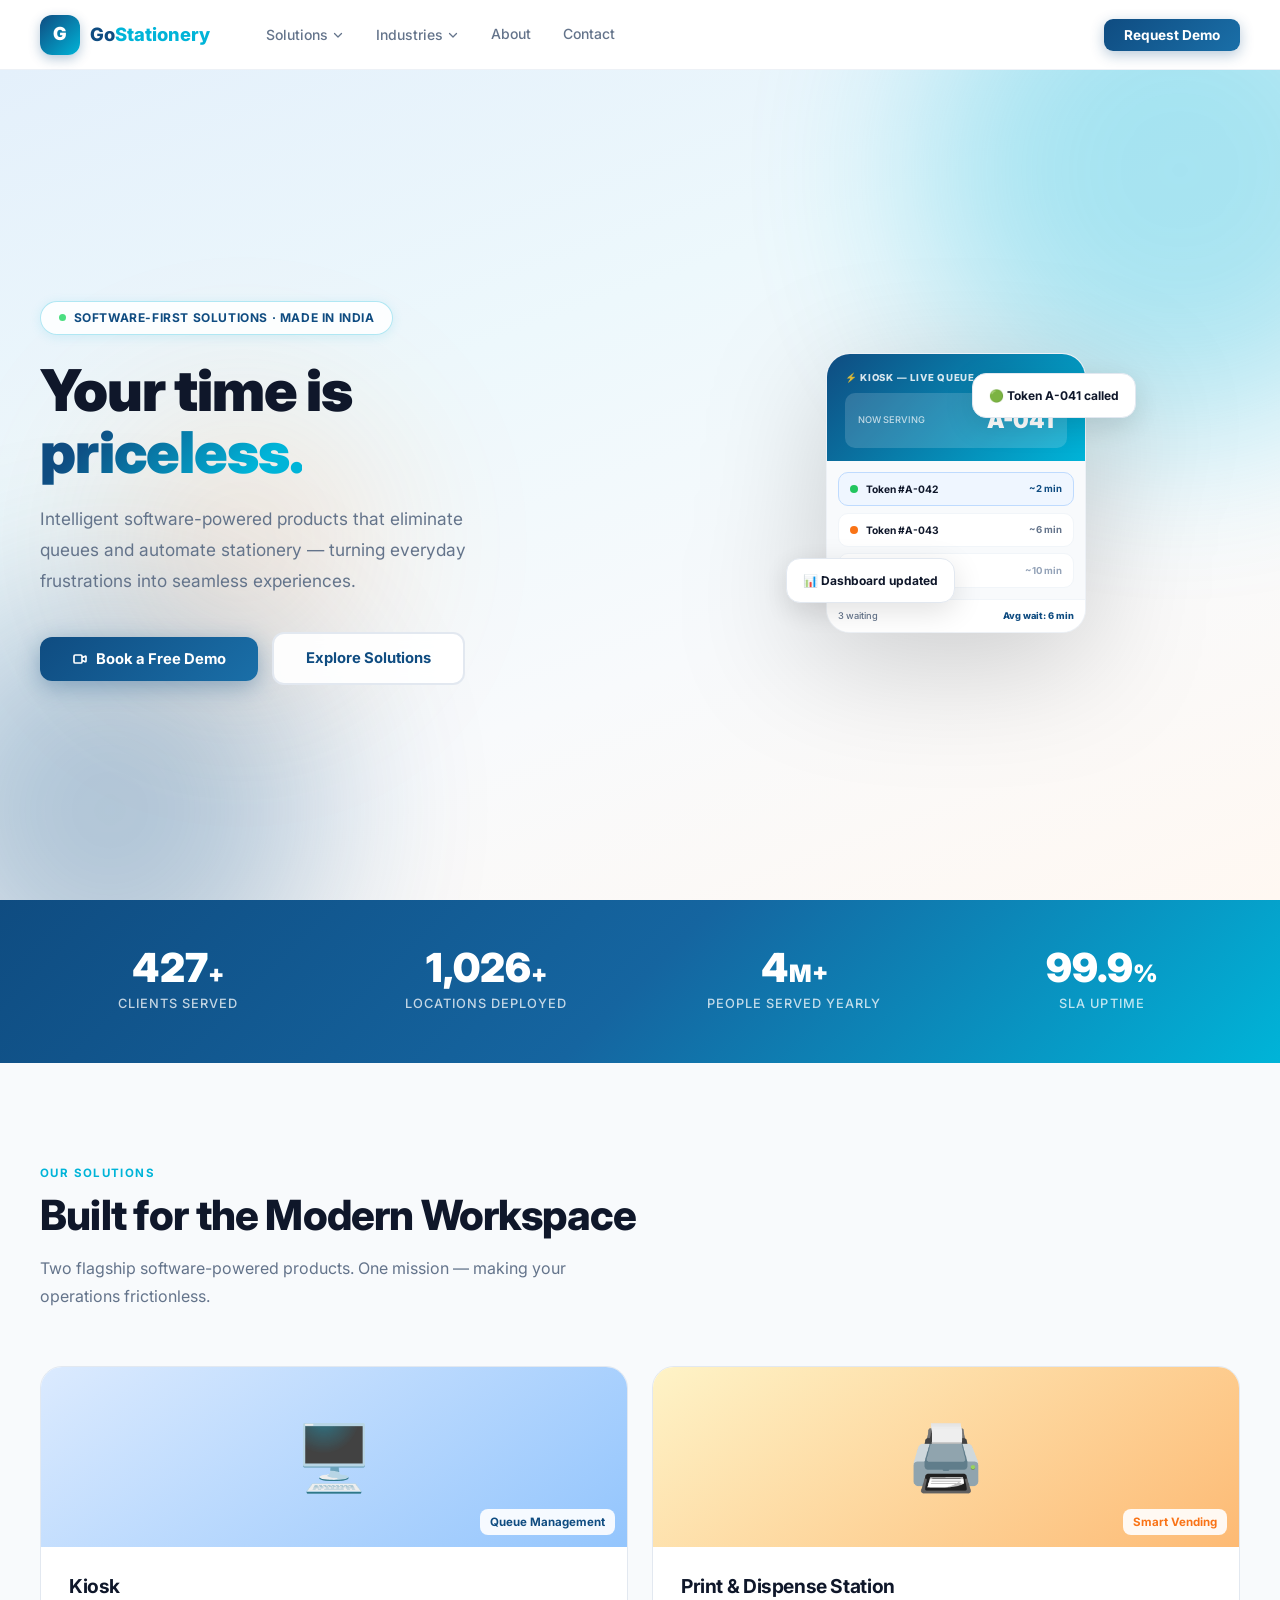
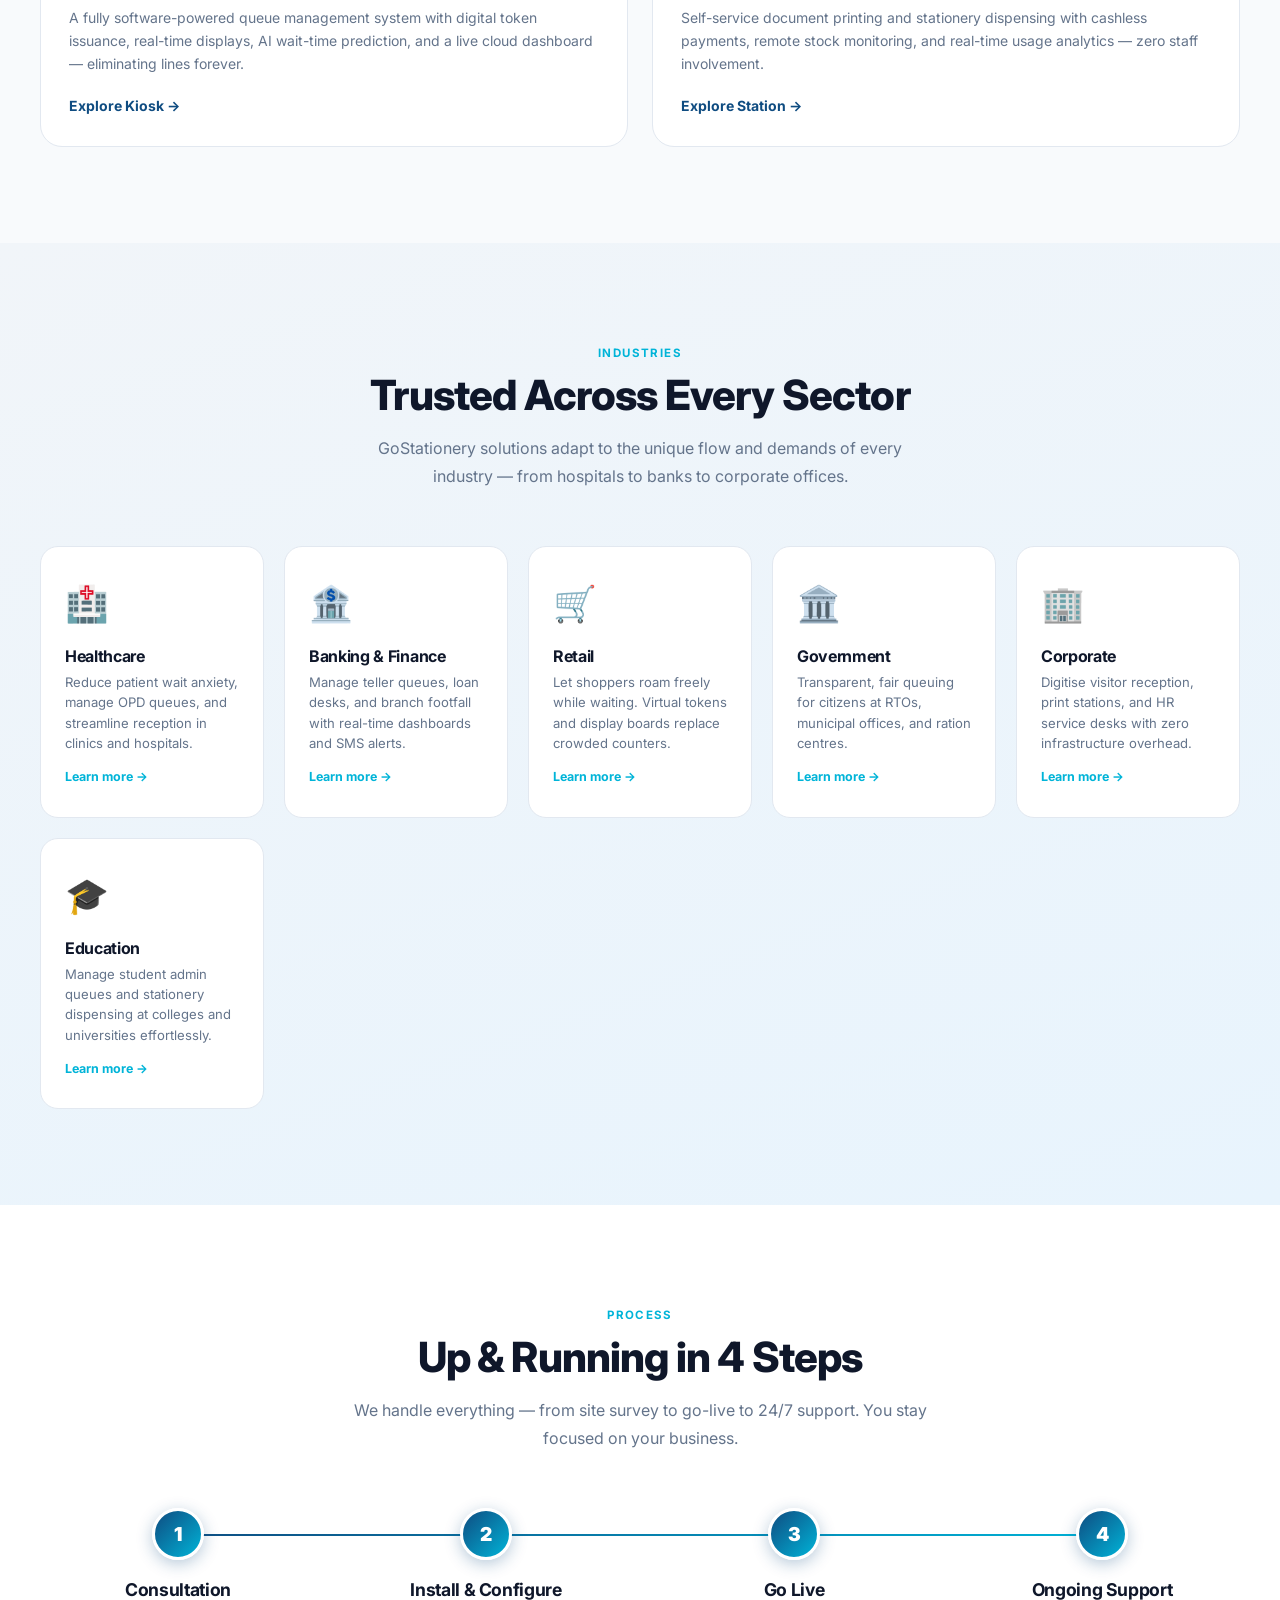
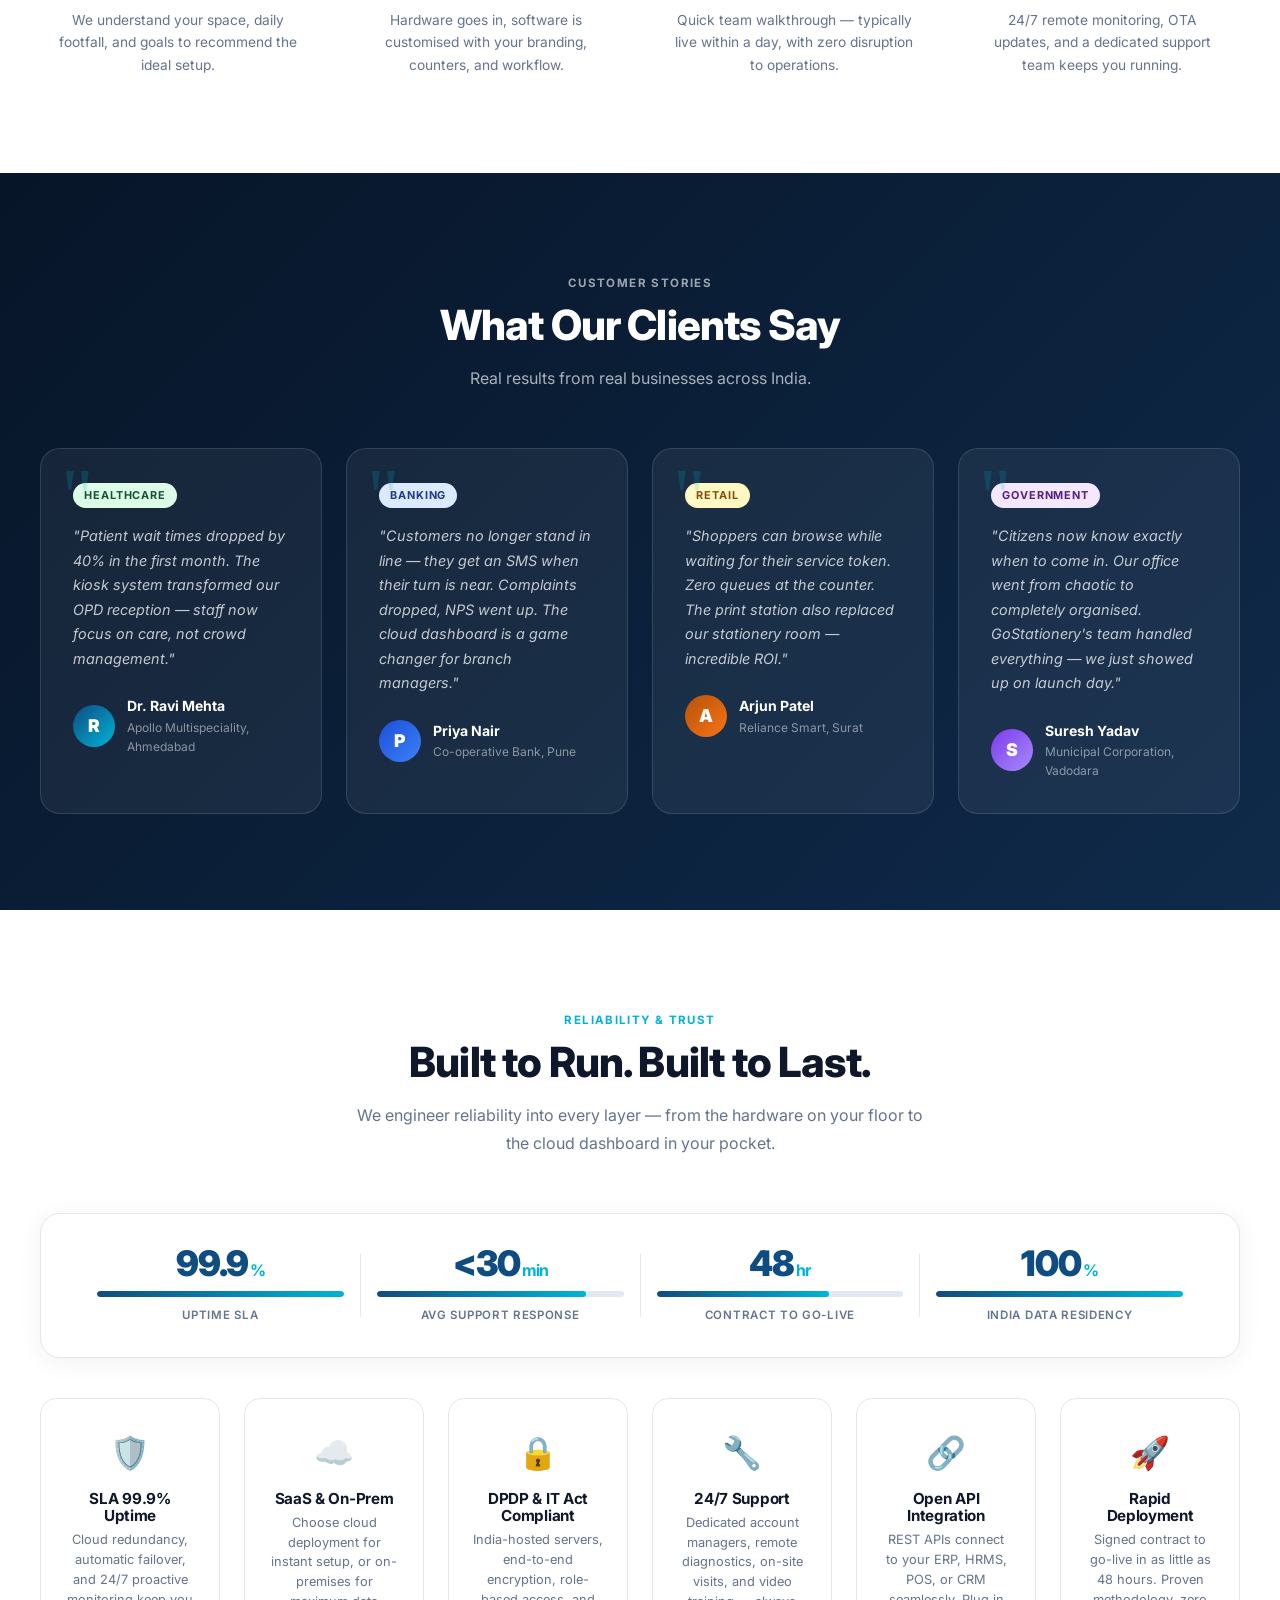
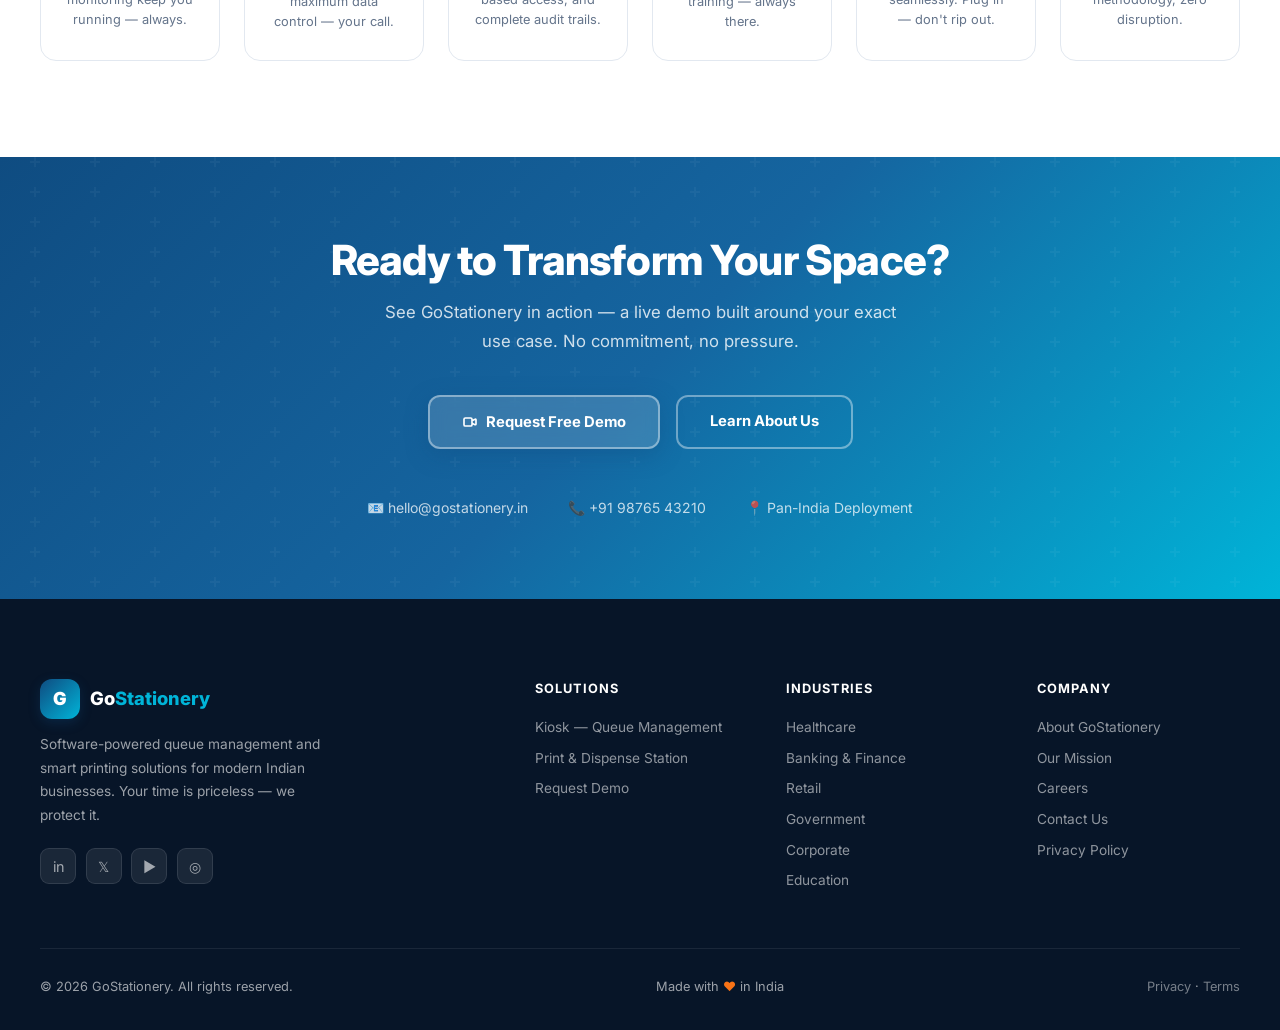
==== commit 46ccaa82: "Fix mobile nav completely + build Reliability section Mobile nav: - Remove all onclick= attributes f" ====
--- a/index.html
+++ b/index.html
@@ -189,21 +189,21 @@
       <button class="nav-cta" onclick="openModal()">Request Demo</button>
     </div>
     <div class="hamburger-wrap">
-      <button class="hamburger" id="hamburger" onclick="toggleMobileNav()" aria-label="Menu"><span></span><span></span><span></span></button>
+      <button class="hamburger" id="hamburger" aria-label="Menu" aria-expanded="false"><span></span><span></span><span></span></button>
     </div>
   </div>
 </nav>
 
 <!-- MOBILE NAV PANEL -->
 <div class="mobile-nav" id="mobileNav">
-  <button class="mobile-nav-link" onclick="toggleMobileSub('mobSolutions')">
+  <button class="mobile-nav-link" data-sub="mobSolutions" aria-expanded="false">
     Solutions <svg width="14" height="14" fill="none" viewBox="0 0 24 24" stroke="currentColor" stroke-width="2.5"><path stroke-linecap="round" stroke-linejoin="round" d="M19 9l-7 7-7-7"/></svg>
   </button>
   <div class="mobile-sub" id="mobSolutions">
     <a href="kiosk.html"><div class="dropdown-icon di-blue">🖥️</div><span>Kiosk — Queue Management</span></a>
     <a href="vending.html"><div class="dropdown-icon di-orange">🖨️</div><span>Print & Dispense Station</span></a>
   </div>
-  <button class="mobile-nav-link" onclick="toggleMobileSub('mobIndustries')">
+  <button class="mobile-nav-link" data-sub="mobIndustries" aria-expanded="false">
     Industries <svg width="14" height="14" fill="none" viewBox="0 0 24 24" stroke="currentColor" stroke-width="2.5"><path stroke-linecap="round" stroke-linejoin="round" d="M19 9l-7 7-7-7"/></svg>
   </button>
   <div class="mobile-sub" id="mobIndustries">
@@ -215,8 +215,8 @@
     <a href="industries.html#education"><div class="dropdown-icon di-green">🎓</div><span>Education</span></a>
   </div>
   <a href="about.html" class="mobile-nav-link">About</a>
-  <a href="#contact" class="mobile-nav-link" onclick="closeMobileNav()">Contact</a>
-  <button class="mobile-nav-cta" onclick="closeMobileNav(); openModal()">Request Free Demo</button>
+  <a href="#contact" class="mobile-nav-link">Contact</a>
+  <button class="mobile-nav-cta">Request Free Demo</button>
 </div>
 
 <!-- HERO -->
@@ -463,21 +463,74 @@
   </div>
 </section>
 
-<!-- TRUST BADGES -->
-<section class="section trust-bg">
+<!-- RELIABILITY & TRUST -->
+<section class="section trust-bg" id="reliability">
   <div class="section-inner">
     <div class="section-header center fade-up">
-      <span class="section-tag">Why GoStationery</span>
-      <h2 class="section-title">The Software Advantage</h2>
-      <p class="section-sub" style="margin:0 auto;">Unlike hardware-only alternatives, our real power is in the software — intelligent, cloud-connected, always improving.</p>
-    </div>
+      <span class="section-tag">Reliability & Trust</span>
+      <h2 class="section-title">Built to Run. Built to Last.</h2>
+      <p class="section-sub" style="margin:0 auto;">We engineer reliability into every layer — from the hardware on your floor to the cloud dashboard in your pocket.</p>
+    </div>
+
+    <!-- Reliability metrics bar -->
+    <div class="rel-metrics fade-up d1">
+      <div class="rel-metric">
+        <div class="rel-metric-val">99.9<span>%</span></div>
+        <div class="rel-metric-bar"><div class="rel-bar-fill" style="width:99.9%"></div></div>
+        <div class="rel-metric-label">Uptime SLA</div>
+      </div>
+      <div class="rel-divider"></div>
+      <div class="rel-metric">
+        <div class="rel-metric-val">&lt;30<span>min</span></div>
+        <div class="rel-metric-bar"><div class="rel-bar-fill" style="width:85%"></div></div>
+        <div class="rel-metric-label">Avg Support Response</div>
+      </div>
+      <div class="rel-divider"></div>
+      <div class="rel-metric">
+        <div class="rel-metric-val">48<span>hr</span></div>
+        <div class="rel-metric-bar"><div class="rel-bar-fill" style="width:70%"></div></div>
+        <div class="rel-metric-label">Contract to Go-Live</div>
+      </div>
+      <div class="rel-divider"></div>
+      <div class="rel-metric">
+        <div class="rel-metric-val">100<span>%</span></div>
+        <div class="rel-metric-bar"><div class="rel-bar-fill" style="width:100%"></div></div>
+        <div class="rel-metric-label">India Data Residency</div>
+      </div>
+    </div>
+
+    <!-- Trust cards -->
     <div class="trust-grid" style="margin-top:2.5rem;">
-      <div class="trust-card fade-up d1"><span class="trust-icon">🛡️</span><h4>SLA 99.9% Uptime</h4><p>Guaranteed reliability with cloud redundancy, automatic failover, and proactive monitoring.</p></div>
-      <div class="trust-card fade-up d2"><span class="trust-icon">☁️</span><h4>SaaS & On-Prem</h4><p>Deploy in the cloud for instant setup or on-premises for full data control — your choice.</p></div>
-      <div class="trust-card fade-up d3"><span class="trust-icon">🔒</span><h4>DPDP & IT Act Compliant</h4><p>India-hosted servers, end-to-end encryption, role-based access, and complete audit logs.</p></div>
-      <div class="trust-card fade-up d4"><span class="trust-icon">🔧</span><h4>24/7 Support & Training</h4><p>Dedicated account managers, remote diagnostics, on-site visits, and video training resources.</p></div>
-      <div class="trust-card fade-up d5"><span class="trust-icon">🔗</span><h4>Open API Integration</h4><p>Connect to your ERP, HRMS, POS, or CRM via REST APIs. Plug in, not rip out.</p></div>
-      <div class="trust-card fade-up d6"><span class="trust-icon">🚀</span><h4>Rapid Deployment</h4><p>From signed contract to go-live in as little as 48 hours. Our proven methodology minimises disruption.</p></div>
+      <div class="trust-card fade-up d1">
+        <span class="trust-icon">🛡️</span>
+        <h4>SLA 99.9% Uptime</h4>
+        <p>Cloud redundancy, automatic failover, and 24/7 proactive monitoring keep you running — always.</p>
+      </div>
+      <div class="trust-card fade-up d2">
+        <span class="trust-icon">☁️</span>
+        <h4>SaaS & On-Prem</h4>
+        <p>Choose cloud deployment for instant setup, or on-premises for maximum data control — your call.</p>
+      </div>
+      <div class="trust-card fade-up d3">
+        <span class="trust-icon">🔒</span>
+        <h4>DPDP & IT Act Compliant</h4>
+        <p>India-hosted servers, end-to-end encryption, role-based access, and complete audit trails.</p>
+      </div>
+      <div class="trust-card fade-up d4">
+        <span class="trust-icon">🔧</span>
+        <h4>24/7 Support</h4>
+        <p>Dedicated account managers, remote diagnostics, on-site visits, and video training — always there.</p>
+      </div>
+      <div class="trust-card fade-up d5">
+        <span class="trust-icon">🔗</span>
+        <h4>Open API Integration</h4>
+        <p>REST APIs connect to your ERP, HRMS, POS, or CRM seamlessly. Plug in — don't rip out.</p>
+      </div>
+      <div class="trust-card fade-up d6">
+        <span class="trust-icon">🚀</span>
+        <h4>Rapid Deployment</h4>
+        <p>Signed contract to go-live in as little as 48 hours. Proven methodology, zero disruption.</p>
+      </div>
     </div>
   </div>
 </section>
--- a/style.css
+++ b/style.css
@@ -542,6 +542,53 @@
   h2 { font-size: clamp(1.5rem,6vw,2rem); }
 }
 
+/* ── RELIABILITY METRICS BAR ── */
+.rel-metrics {
+  display: flex; align-items: center; gap: 0;
+  background: var(--surface); border: 1px solid var(--border);
+  border-radius: 20px; padding: 2rem 2.5rem;
+  box-shadow: 0 4px 24px rgba(0,0,0,.06);
+  margin-bottom: 0; overflow: hidden;
+}
+.rel-metric { flex: 1; text-align: center; padding: 0 1rem; }
+.rel-metric-val {
+  font-size: 2.2rem; font-weight: 900; color: var(--primary);
+  line-height: 1; margin-bottom: 0.6rem; letter-spacing: -0.03em;
+}
+.rel-metric-val span {
+  font-size: 1rem; font-weight: 700; color: var(--accent); margin-left: 2px;
+}
+.rel-metric-bar {
+  height: 6px; background: #e2e8f0; border-radius: 99px;
+  overflow: hidden; margin-bottom: 0.6rem;
+}
+.rel-bar-fill {
+  height: 100%; border-radius: 99px;
+  background: linear-gradient(90deg, var(--primary), var(--accent));
+  transform: scaleX(0); transform-origin: left;
+  transition: transform 1.2s cubic-bezier(.4,0,.2,1);
+}
+/* animate bar when section enters viewport */
+.rel-metrics.visible .rel-bar-fill { transform: scaleX(1); }
+.rel-metric-label {
+  font-size: 0.72rem; font-weight: 600; color: var(--muted);
+  text-transform: uppercase; letter-spacing: .06em;
+}
+.rel-divider {
+  width: 1px; align-self: stretch;
+  background: var(--border); flex-shrink: 0;
+  margin: 0.5rem 0;
+}
+@media(max-width:768px) {
+  .rel-metrics { flex-direction: column; gap: 1.5rem; padding: 1.75rem 1.5rem; }
+  .rel-divider { width: 100%; height: 1px; align-self: auto; margin: 0; }
+  .rel-metric { width: 100%; }
+}
+@media(max-width:640px) {
+  .rel-metrics { padding: 1.5rem 1.25rem; border-radius: 16px; }
+  .rel-metric-val { font-size: 1.8rem; }
+}
+
 /* ── PAGE-SPECIFIC HERO UTIL ── */
 .page-hero {
   padding: calc(var(--nav-h) + 4rem) 2rem 5rem;
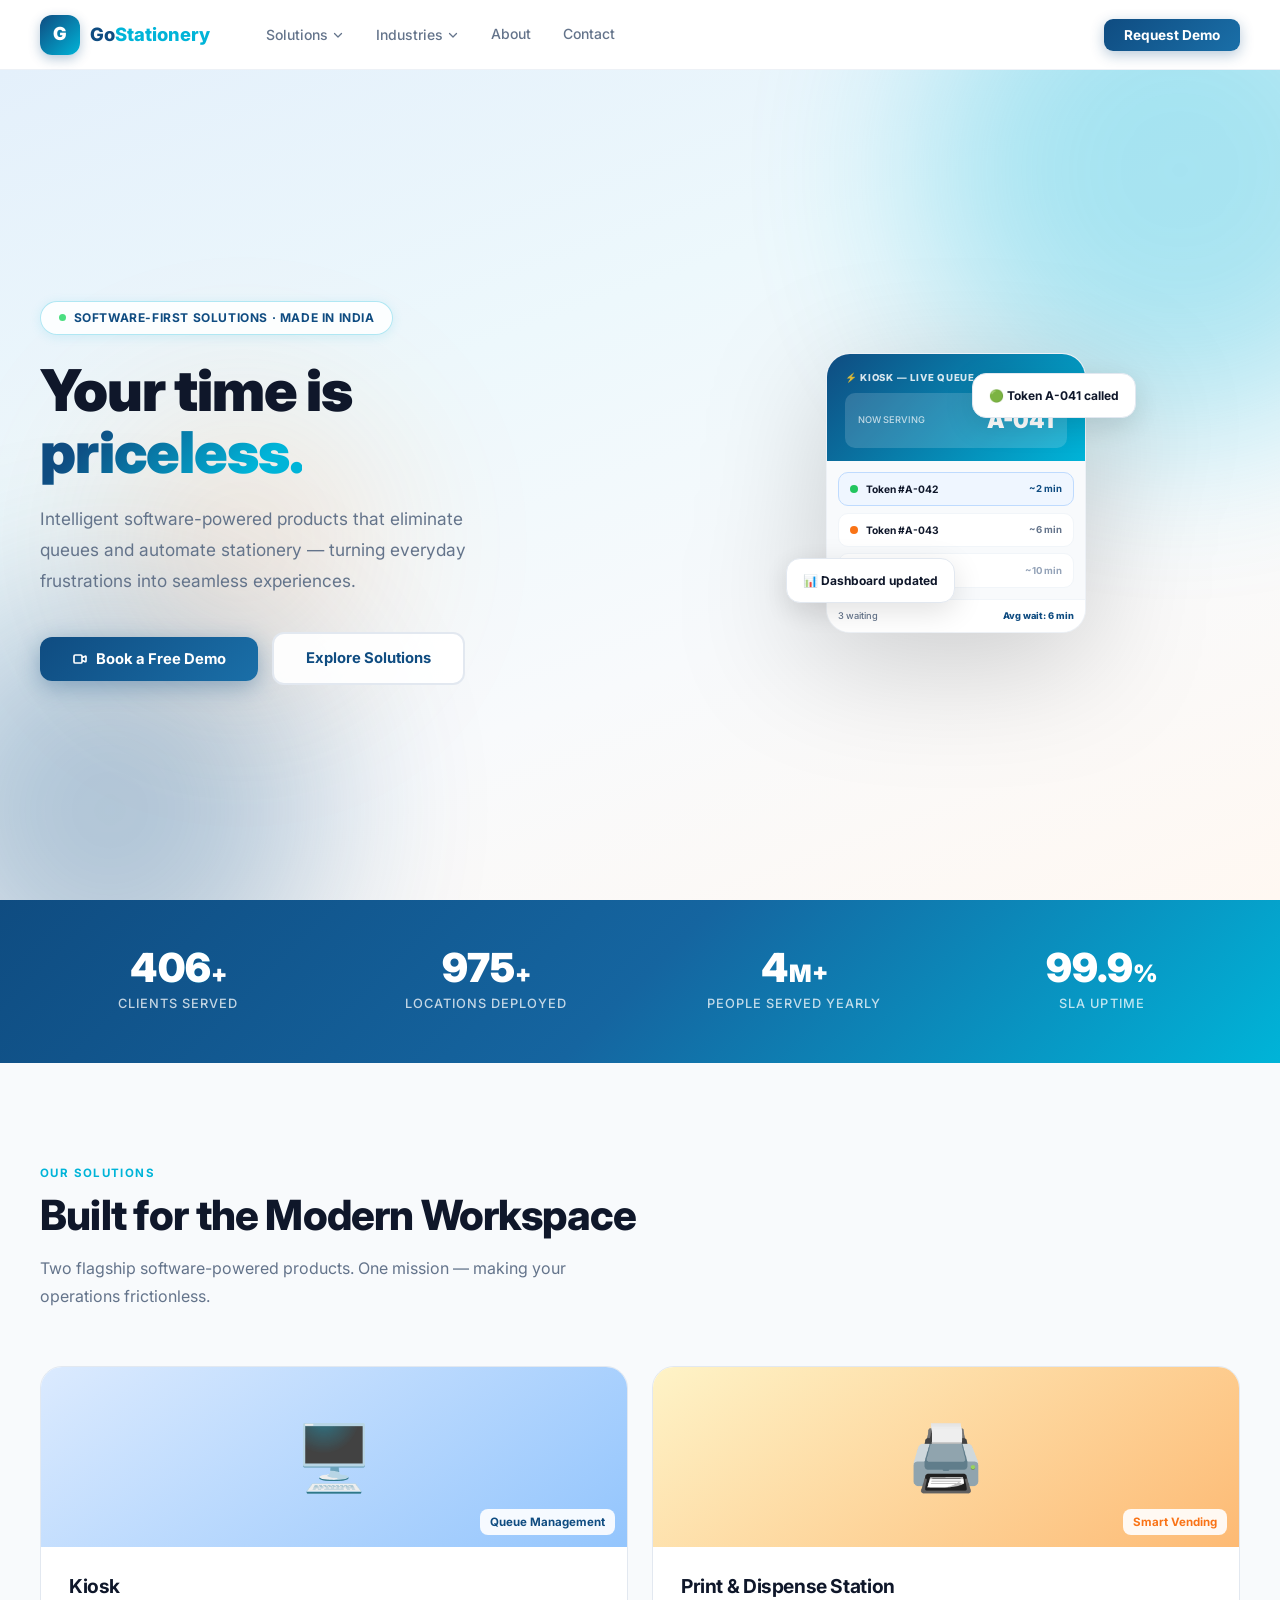
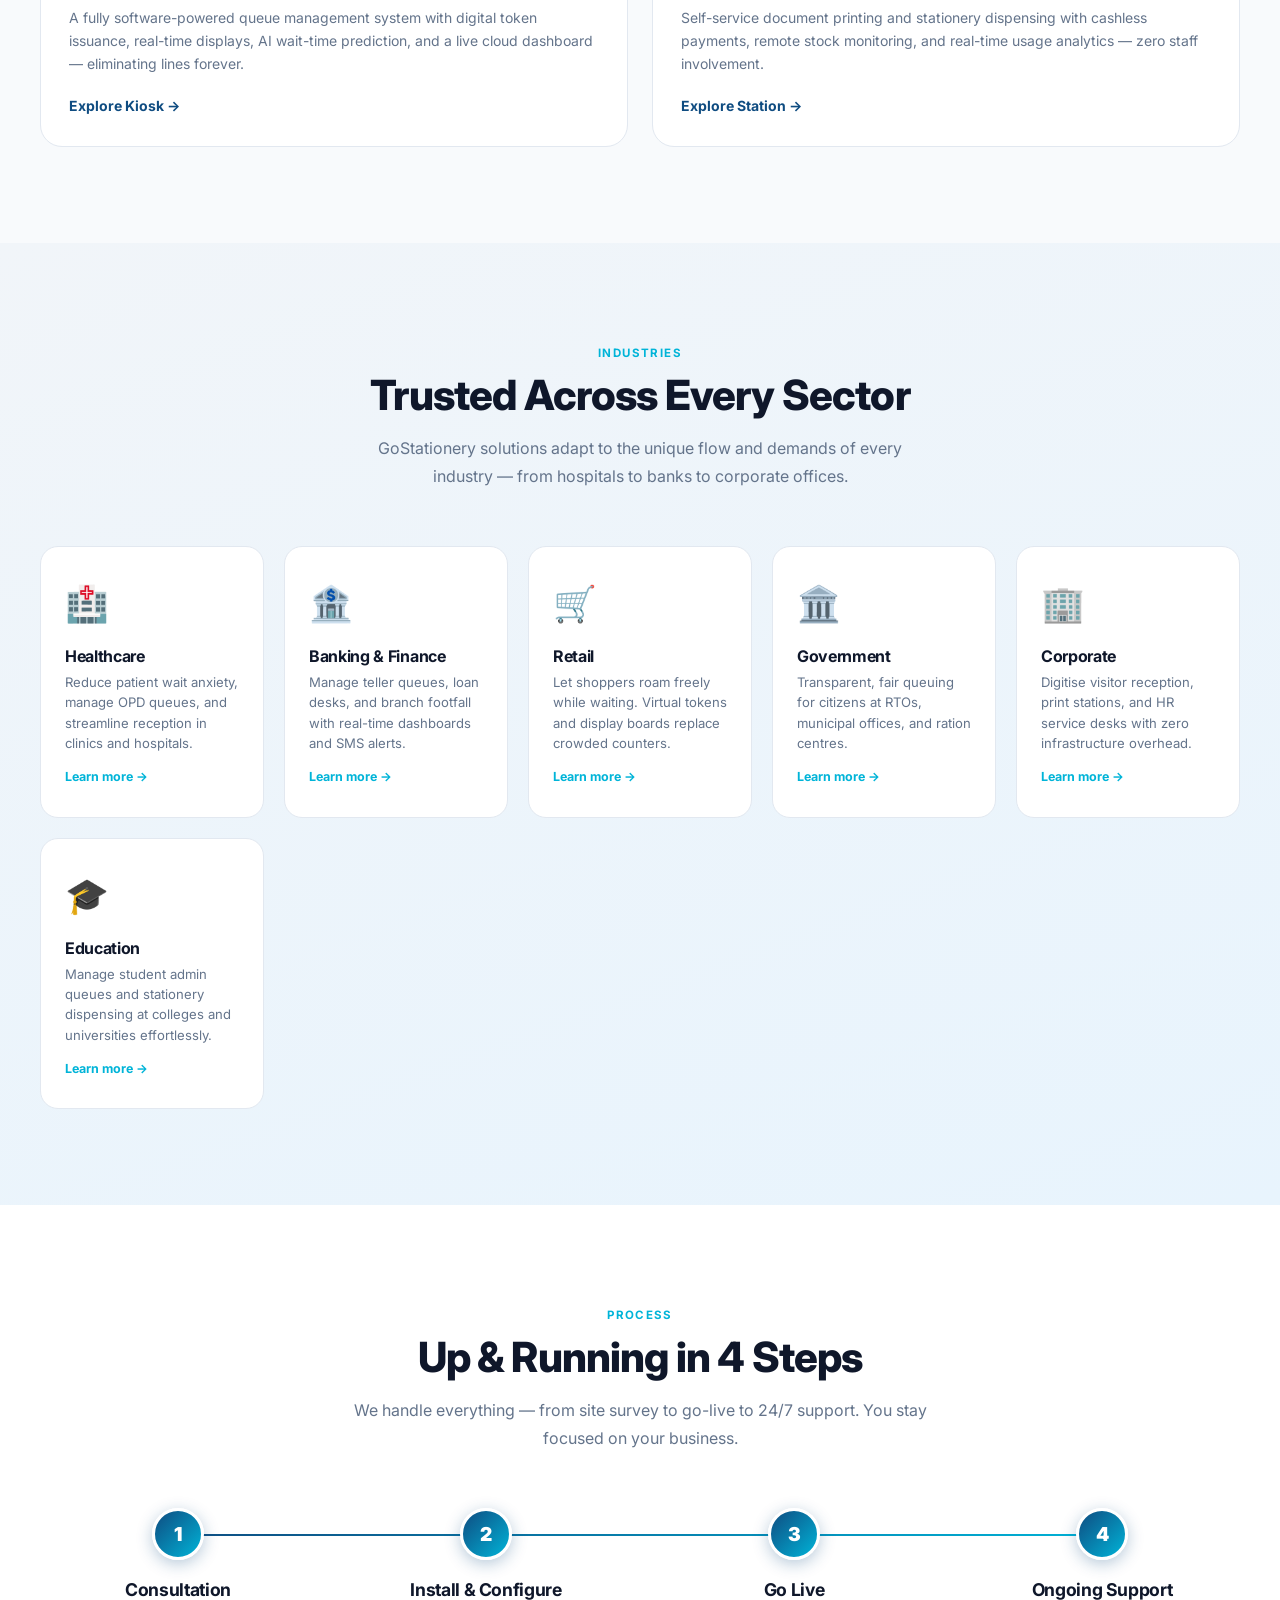
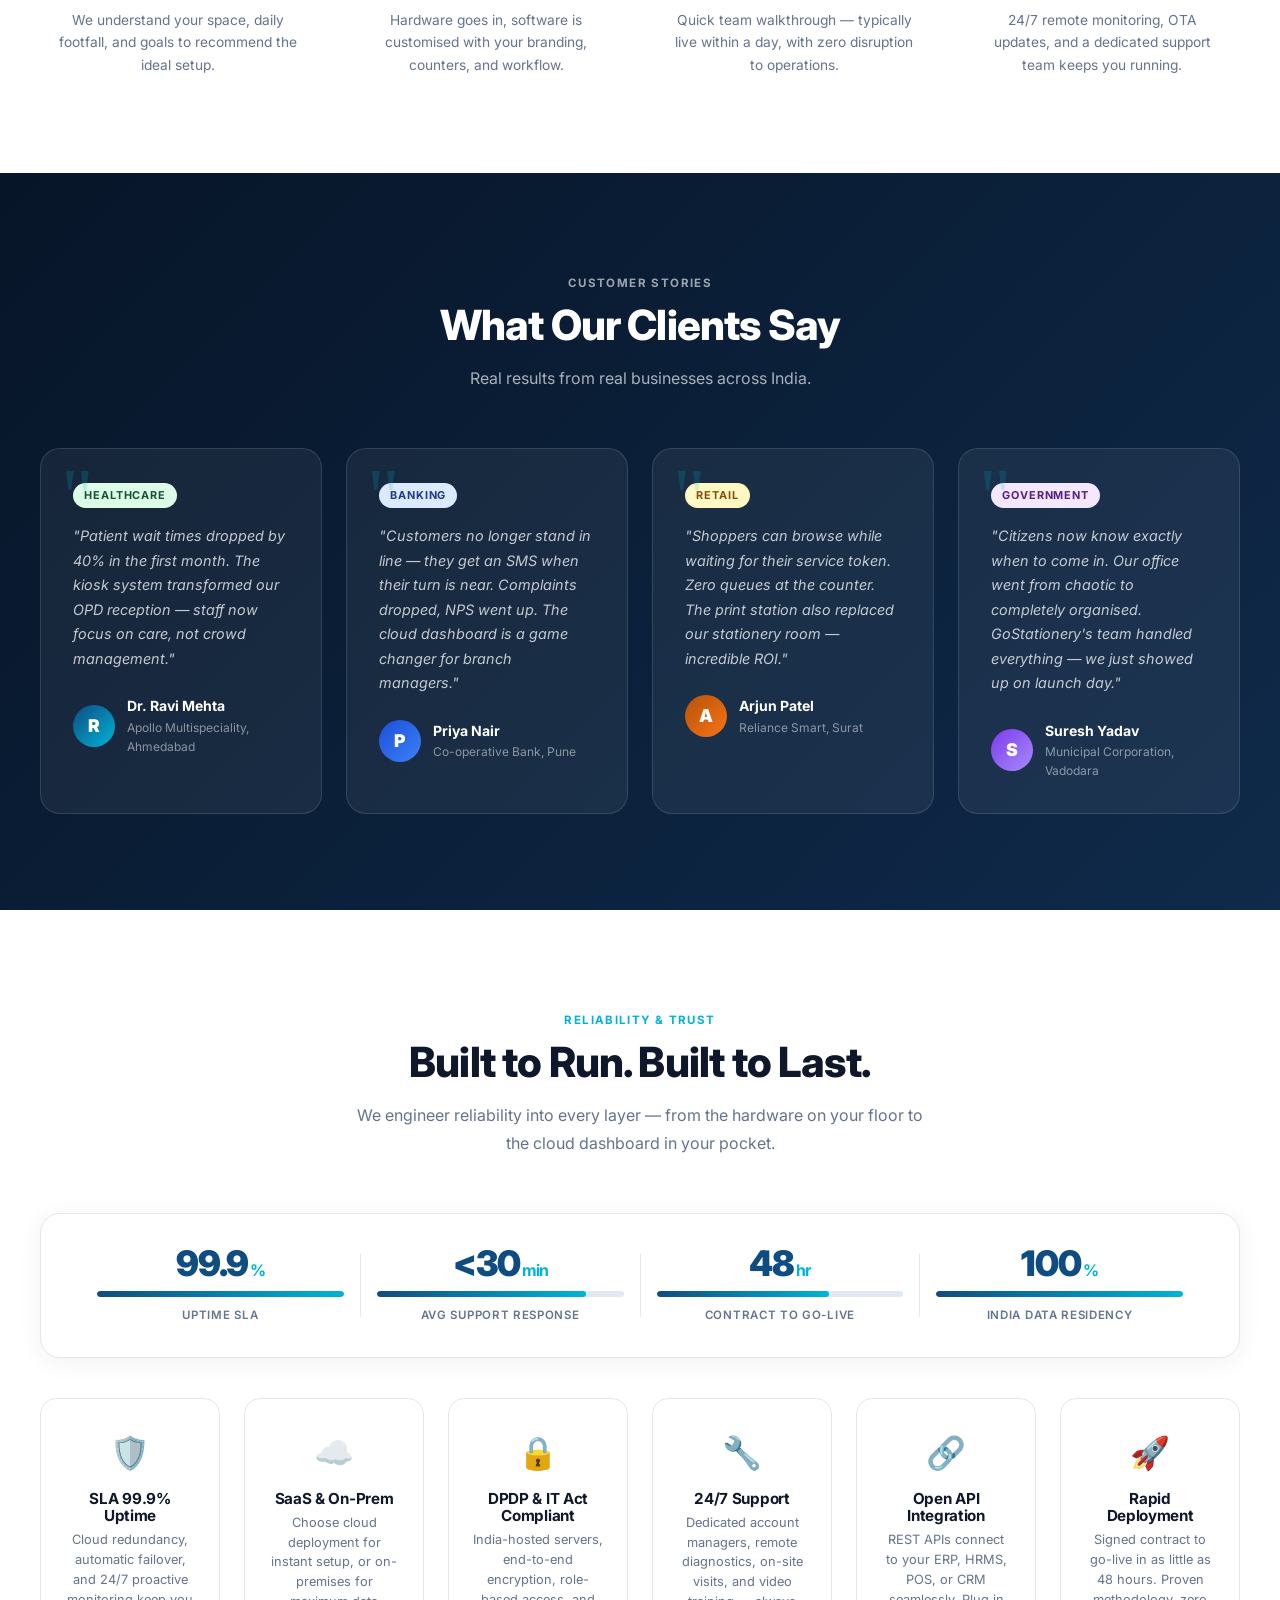
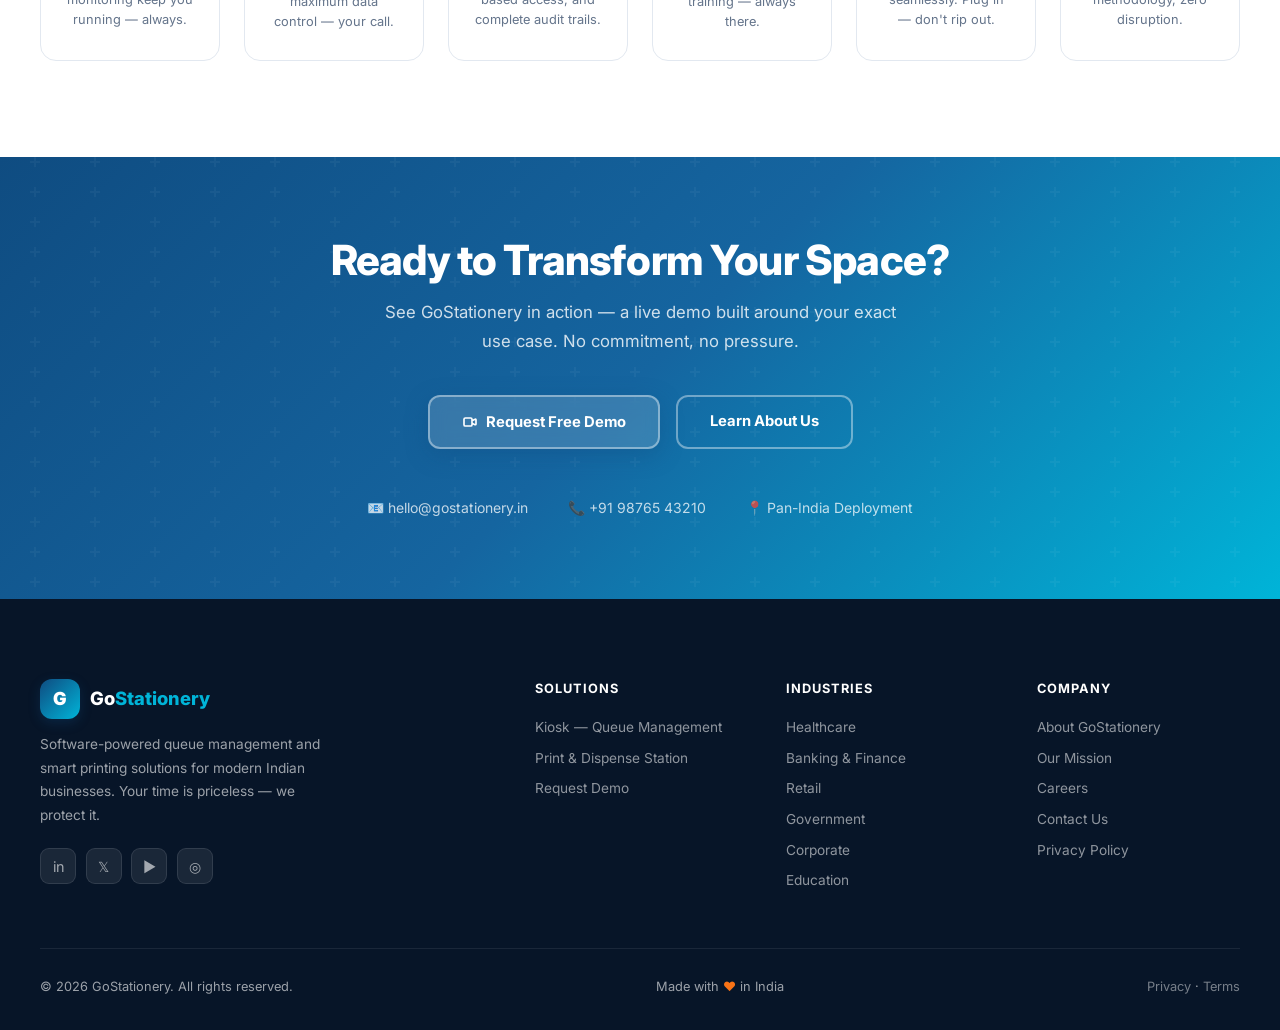
==== commit 11ad069c: "describe what you changed" ====
--- a/index.html
+++ b/index.html
@@ -147,7 +147,16 @@
     .cta-banner p  { color:rgba(255,255,255,.8);font-size:1.05rem;max-width:520px;margin:0 auto 2.5rem;line-height:1.7;position:relative;z-index:1; }
     .cta-btns { display:flex;gap:1rem;justify-content:center;flex-wrap:wrap;position:relative;z-index:1; }
 
-    @media(max-width:900px){
+    /* Hero animates via CSS — no JS dependency */
+    .hero-instant {
+      animation: heroIn .75s cubic-bezier(.22,1,.36,1) both;
+    }
+    @keyframes heroIn {
+      from { opacity: 0; transform: translateY(28px); }
+      to   { opacity: 1; transform: none; }
+    }
+
+    @media(max-width:1024px){
       .hero-inner { grid-template-columns:1fr;text-align:center; }
       .hero-btns { justify-content:center; }
       .hero-visual { display:none; }
@@ -225,7 +234,7 @@
   <div class="blob blob-2"></div>
   <div class="blob blob-3"></div>
   <div class="hero-inner">
-    <div class="hero-text fade-up">
+    <div class="hero-text hero-instant">
       <div class="hero-badge"><span class="badge-dot"></span>Software-First Solutions · Made in India</div>
       <h1>Your time is <span class="text-gradient">priceless.</span></h1>
       <p>Intelligent software-powered products that eliminate queues and automate stationery — turning everyday frustrations into seamless experiences.</p>
--- a/style.css
+++ b/style.css
@@ -369,12 +369,15 @@
 .modal-success h3 { font-size: 1.3rem; font-weight: 800; margin-bottom: 0.5rem; }
 .modal-success p { color: var(--muted); font-size: 0.9rem; }
 
-/* ── ANIMATIONS ── */
+/* ── ANIMATIONS (progressive enhancement — JS adds .will-anim before hiding) ── */
 .fade-up {
+  transition: opacity .65s ease, transform .65s ease;
+}
+/* JS adds this class BEFORE setting opacity:0, so no-JS = always visible */
+.fade-up.will-anim {
   opacity: 0; transform: translateY(30px);
-  transition: opacity .65s ease, transform .65s ease;
-}
-.fade-up.visible { opacity: 1; transform: none; }
+}
+.fade-up.visible { opacity: 1 !important; transform: none !important; }
 .d1{transition-delay:.08s} .d2{transition-delay:.16s} .d3{transition-delay:.24s}
 .d4{transition-delay:.32s} .d5{transition-delay:.40s} .d6{transition-delay:.48s}
 
@@ -497,10 +500,10 @@
 
 /* ── RESPONSIVE ── */
 
-/* Tablet: 768px – 960px */
-@media(max-width:960px) {
-  .nav-menu, .nav-actions { display: none; }
-  .hamburger-wrap { display: flex; }
+/* Tablet / mobile nav — catches phones, tablets, and iPads in landscape */
+@media(max-width:1024px) {
+  .nav-menu, .nav-actions { display: none !important; }
+  .hamburger-wrap { display: flex !important; }
   .footer-top { grid-template-columns: 1fr 1fr; }
   .stats-grid { grid-template-columns: repeat(2,1fr); }
   .trust-grid { grid-template-columns: repeat(2,1fr); }
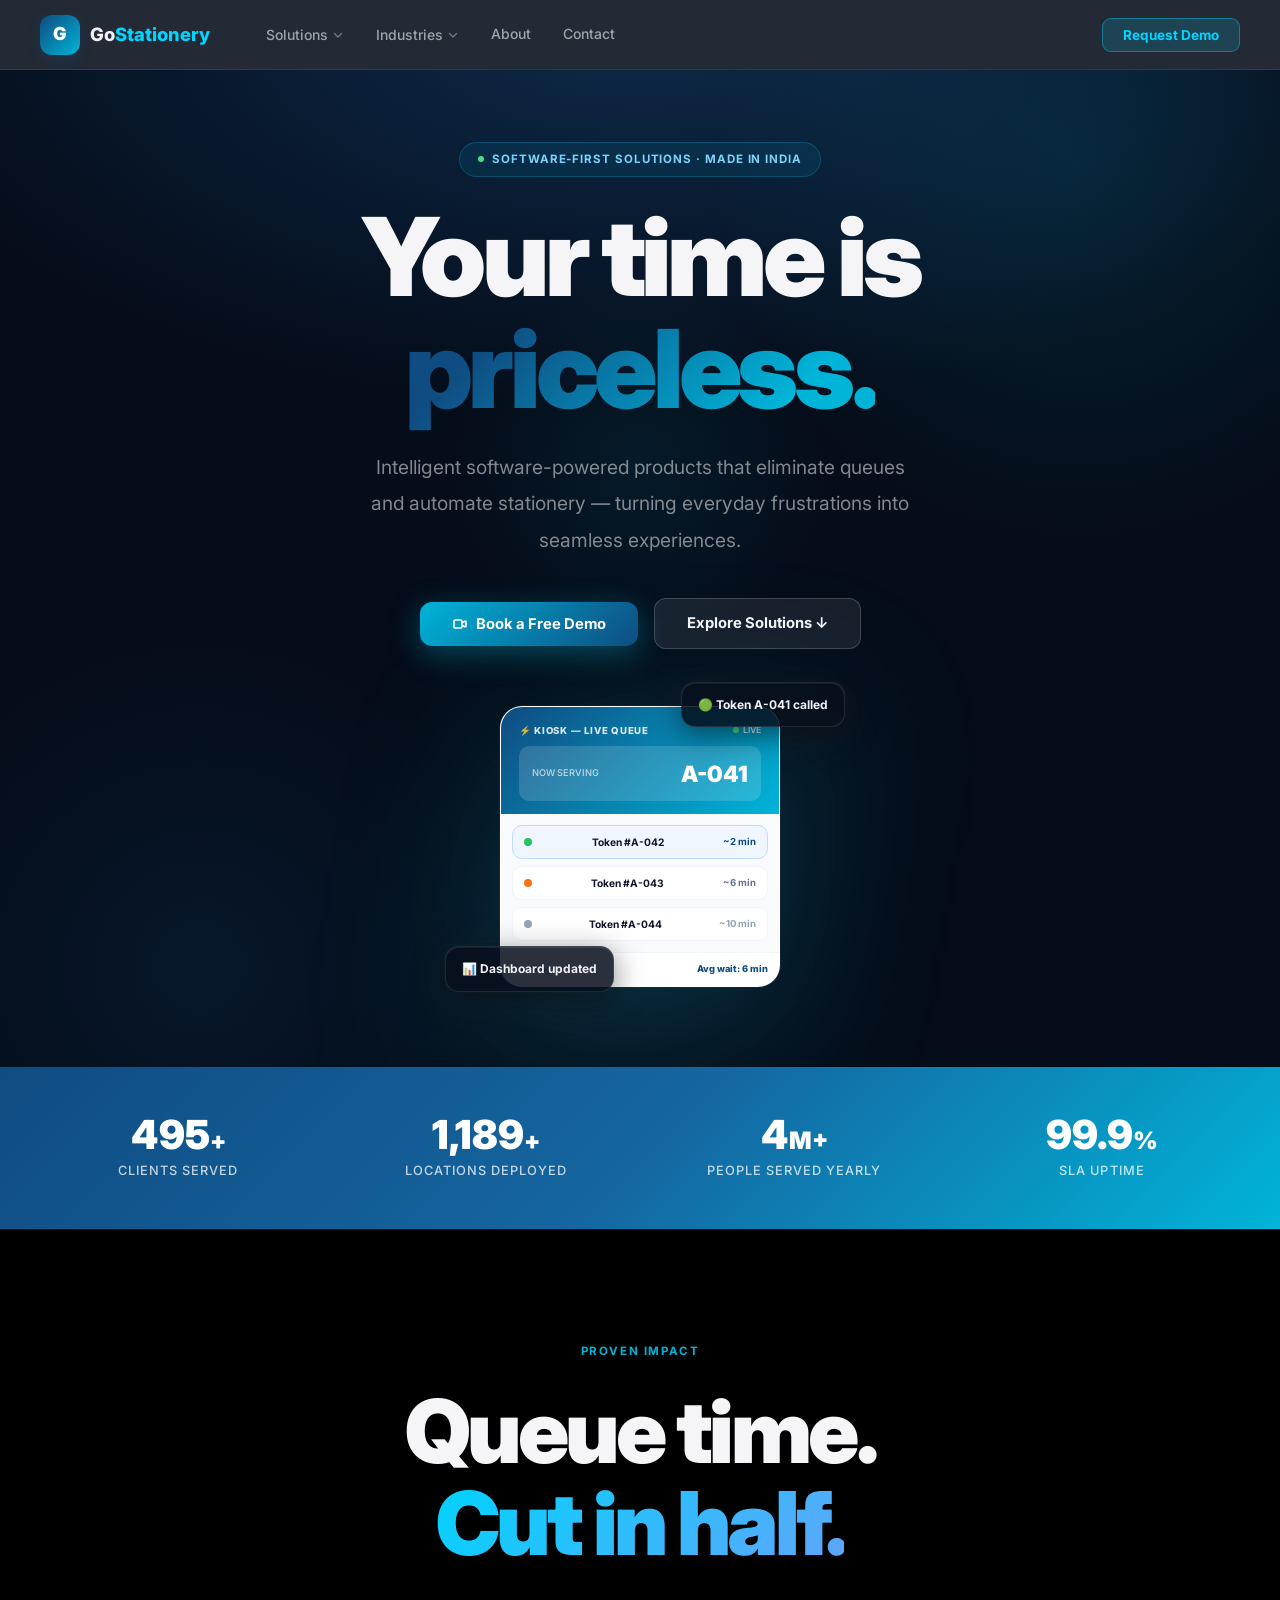
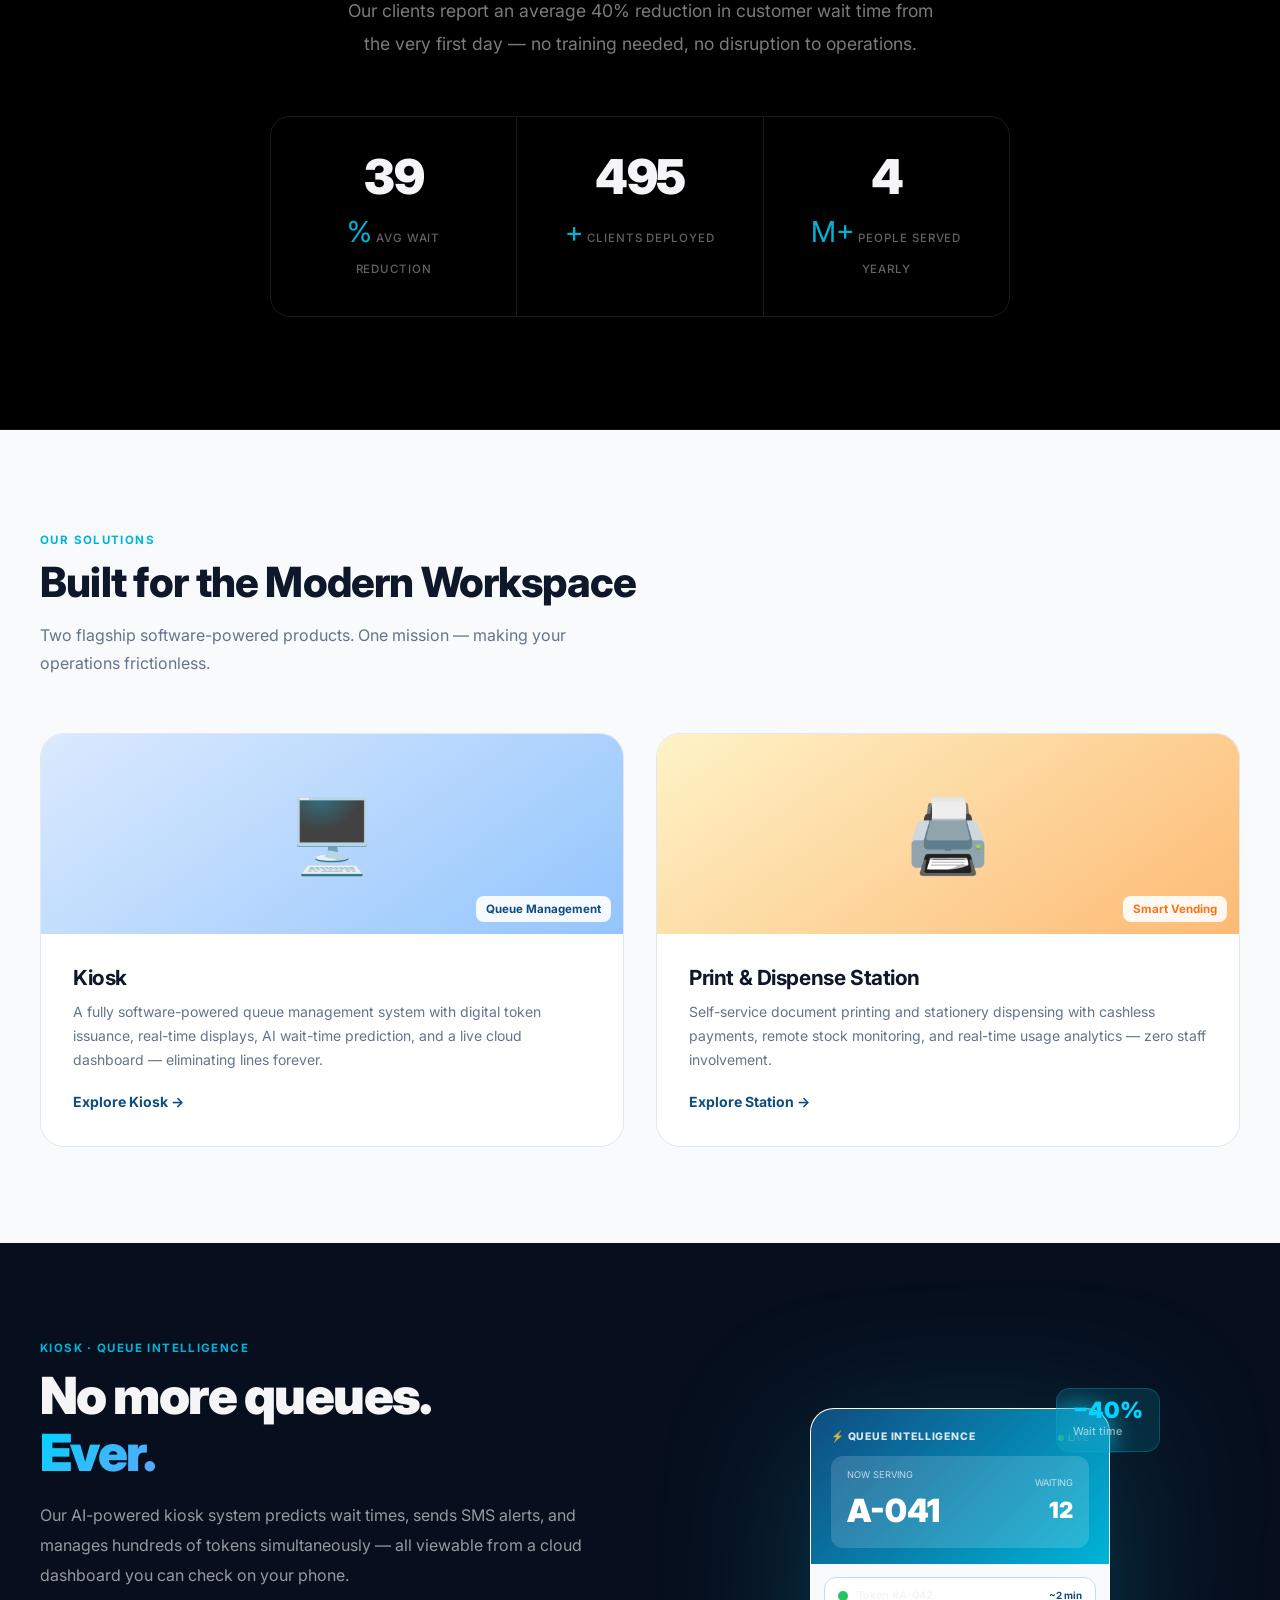
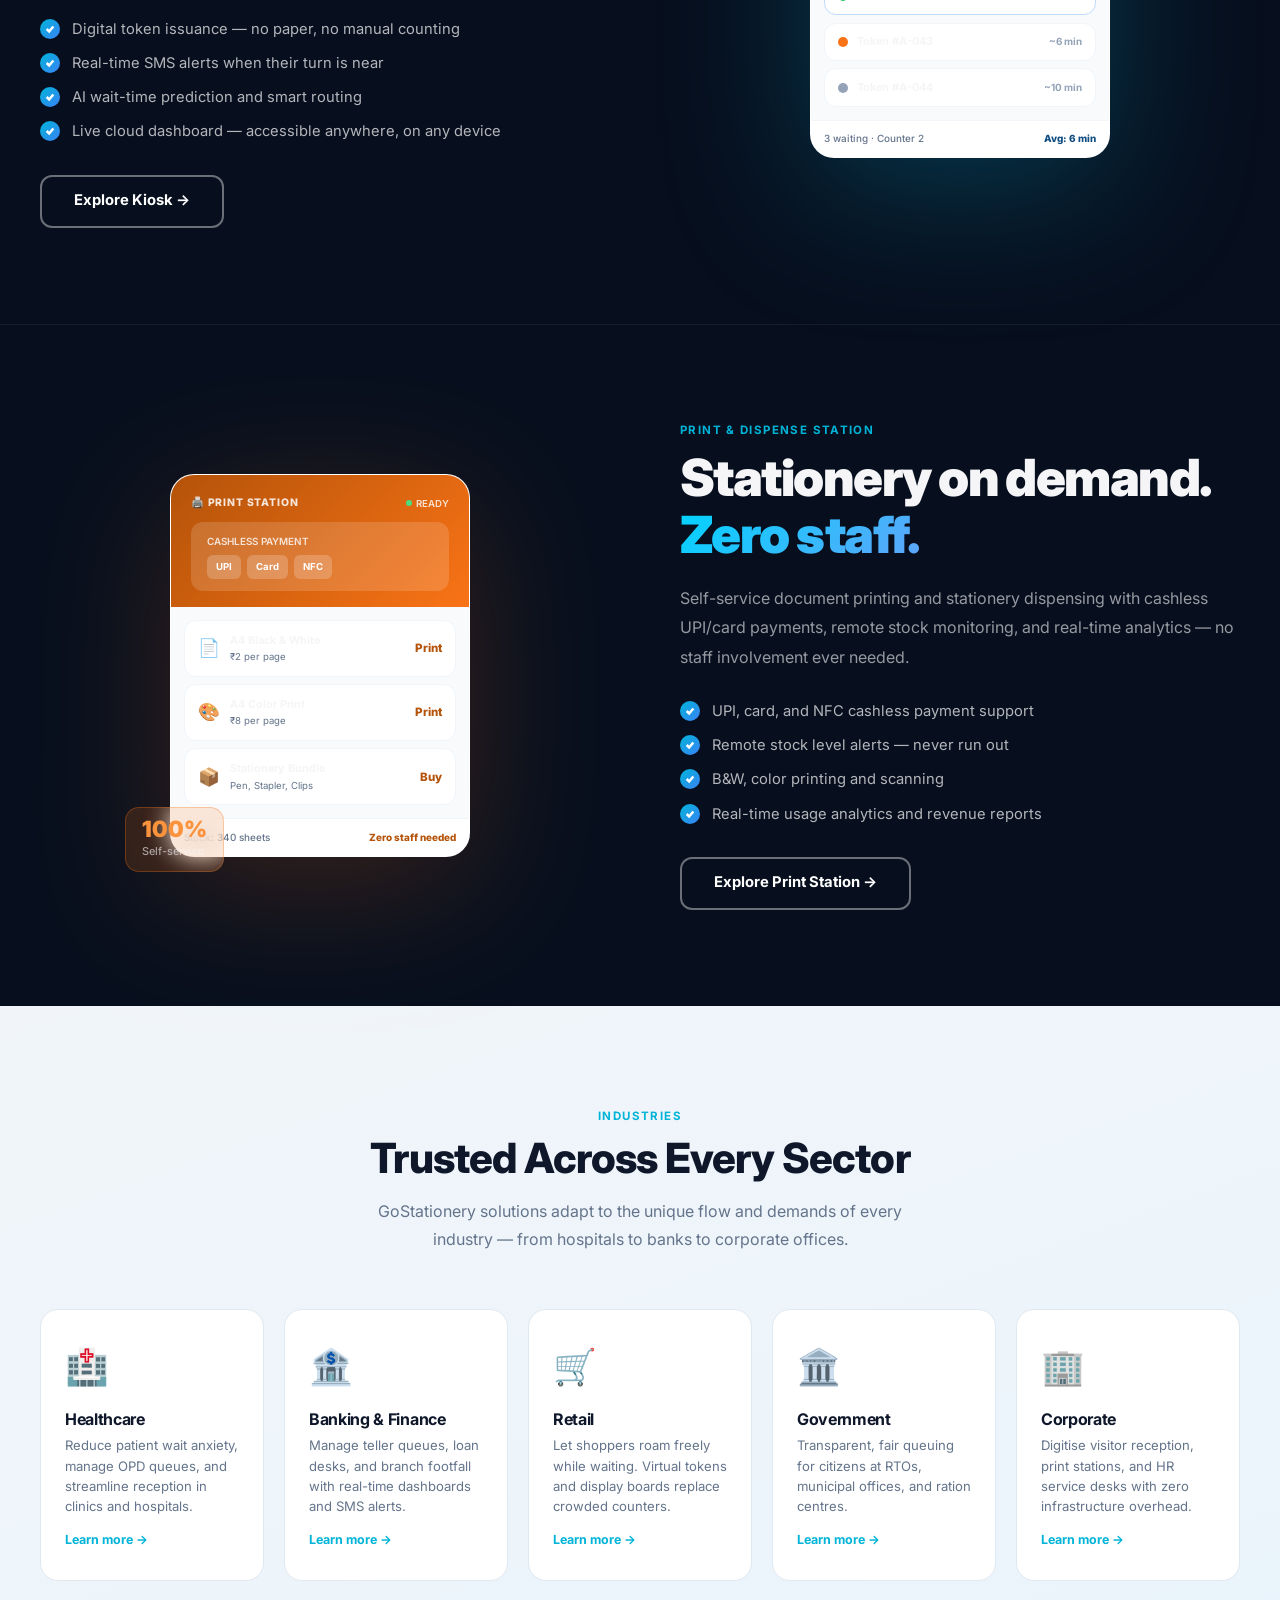
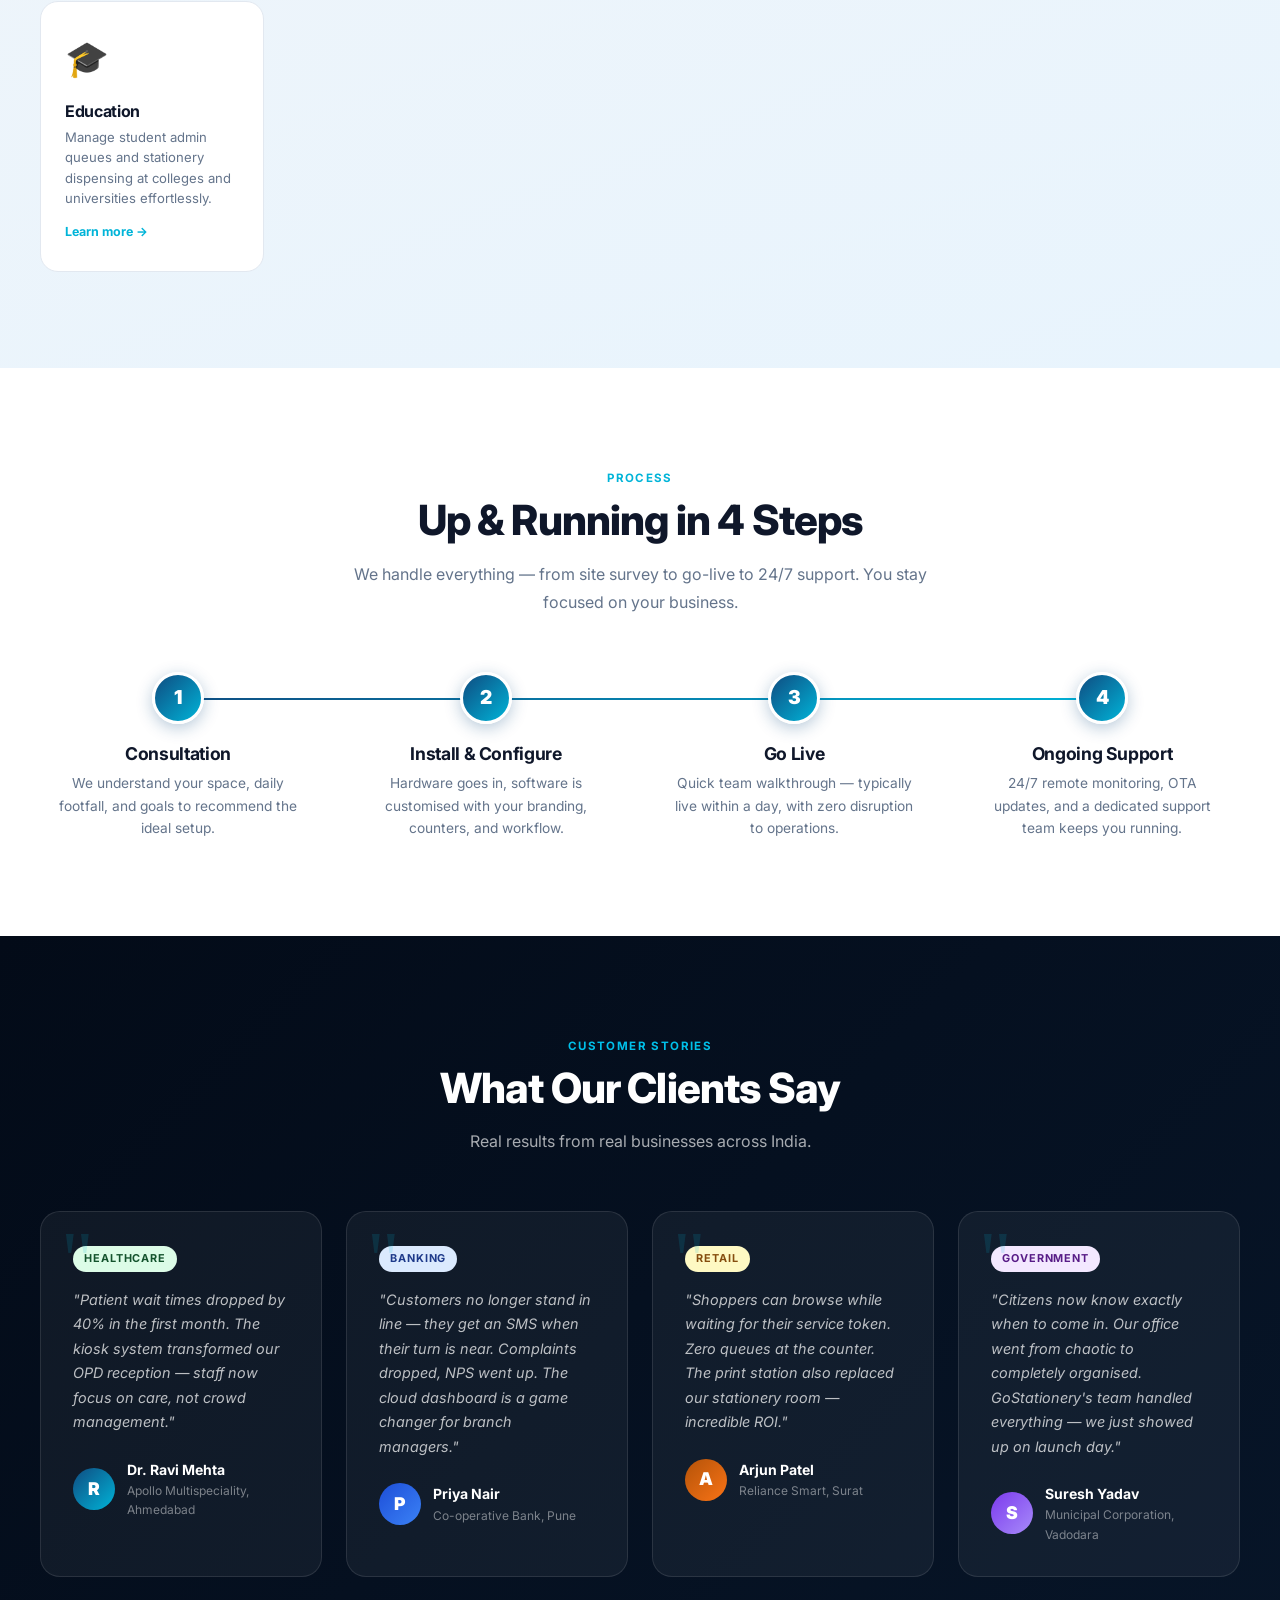
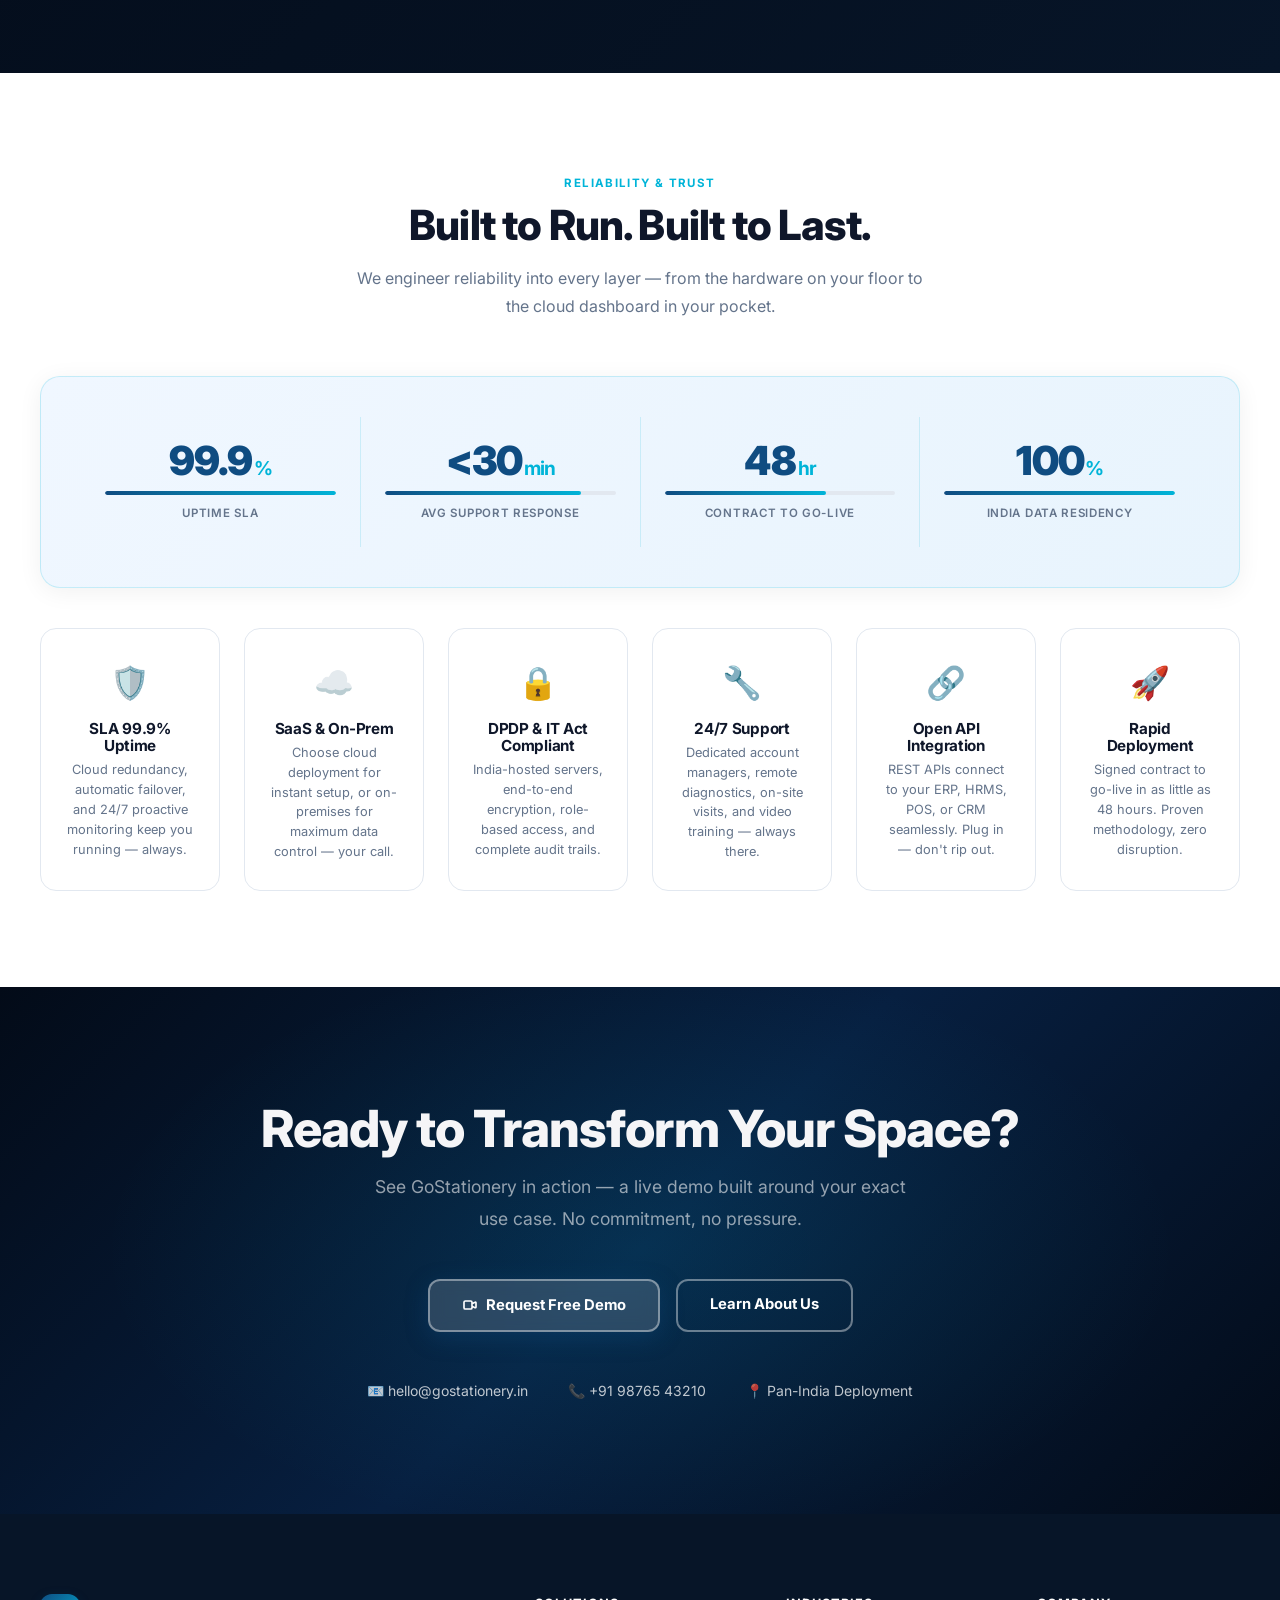
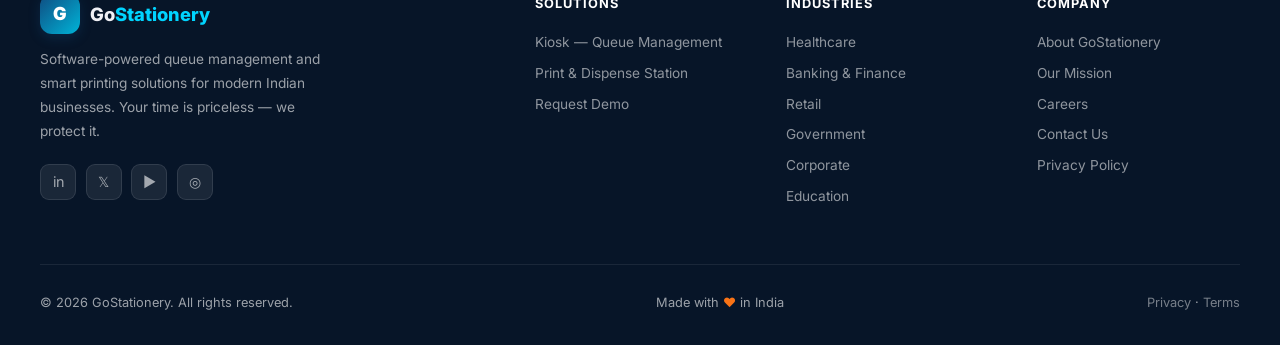
==== commit 4670a39e: "feat: Apple-inspired premium redesign — dark hero, feature bands, premium favicon" ====
--- a/index.html
+++ b/index.html
@@ -12,48 +12,56 @@
     /* ── HOME-SPECIFIC ── */
     body { padding-top: var(--nav-h); }
 
-    /* HERO */
+    /* ── HERO — Dark cinematic (Apple-inspired) ── */
     .hero {
       min-height: calc(100vh - var(--nav-h));
-      display: flex; align-items: center;
-      background: linear-gradient(160deg,#e4f0fb 0%,#edf8fc 35%,#f8fafc 65%,#fff8f2 100%);
-      padding: 5rem 2rem 4rem; position: relative; overflow: hidden;
-    }
-    .blob { position:absolute; border-radius:50%; filter:blur(90px); opacity:.3; pointer-events:none; animation:floatB 9s ease-in-out infinite; }
-    .blob-1 { width:520px;height:520px;background:var(--accent);top:-160px;right:-160px;animation-delay:0s; }
-    .blob-2 { width:420px;height:420px;background:var(--primary);bottom:-120px;left:-100px;animation-delay:-4s; }
-    .blob-3 { width:280px;height:280px;background:var(--accent2);top:40%;left:8%;animation-delay:-7s;opacity:.14; }
-    @keyframes floatB { 0%,100%{transform:translate(0,0) scale(1)} 33%{transform:translate(20px,-30px) scale(1.05)} 66%{transform:translate(-15px,20px) scale(0.95)} }
-
-    .hero-inner { max-width:1200px;margin:0 auto;display:grid;grid-template-columns:1fr 1fr;gap:4rem;align-items:center;position:relative;z-index:1; }
+      display: flex; align-items: center; justify-content: center;
+      background: radial-gradient(ellipse 110% 70% at 50% -5%, #0d2a4a 0%, #050d1a 55%);
+      padding: 4.5rem 2rem 5rem; position: relative; overflow: hidden;
+      text-align: center;
+    }
+    .hero-glow { position: absolute; border-radius: 50%; pointer-events: none; }
+    .hero-glow-1 { width:800px;height:800px;background:radial-gradient(circle,rgba(0,180,216,.11) 0%,transparent 65%);top:-300px;right:-200px; }
+    .hero-glow-2 { width:700px;height:700px;background:radial-gradient(circle,rgba(15,76,129,.15) 0%,transparent 65%);bottom:-250px;left:-150px; }
+    .hero-glow-3 { width:400px;height:400px;background:radial-gradient(circle,rgba(0,180,216,.08) 0%,transparent 65%);top:40%;left:50%;transform:translate(-50%,-50%); }
+
+    .hero-inner {
+      max-width: 980px; margin: 0 auto; position: relative; z-index: 1;
+      display: flex; flex-direction: column; align-items: center; gap: 3.5rem;
+    }
     .hero-badge {
-      display:inline-flex;align-items:center;gap:8px;
-      background:rgba(255,255,255,.85);border:1px solid rgba(0,180,216,.3);
-      color:var(--primary);border-radius:99px;padding:.4rem 1.1rem;
-      font-size:.75rem;font-weight:700;letter-spacing:.05em;text-transform:uppercase;
-      margin-bottom:1.5rem;backdrop-filter:blur(8px);
-      box-shadow:0 2px 12px rgba(0,180,216,.12);
-    }
-    .badge-dot { width:7px;height:7px;border-radius:50%;background:#4ade80;animation:blink 1.4s infinite; }
-    @keyframes blink{0%,100%{opacity:1}50%{opacity:.3}}
-    .hero-text h1 { font-size:clamp(2.4rem,5vw,3.6rem);margin-bottom:1.25rem;line-height:1.08; }
-    .hero-text p  { font-size:1.08rem;color:var(--muted);line-height:1.8;margin-bottom:2.25rem;max-width:480px; }
-    .hero-btns { display:flex;gap:.9rem;flex-wrap:wrap;align-items:center; }
-
-    /* hero kiosk mockup */
-    .hero-visual { display:flex;align-items:center;justify-content:center;position:relative; }
+      display: inline-flex; align-items: center; gap: 8px;
+      background: rgba(0,180,216,.1); border: 1px solid rgba(0,180,216,.25);
+      color: #7dd3fc; border-radius: 99px; padding: .45rem 1.1rem;
+      font-size: .72rem; font-weight: 700; letter-spacing: .08em; text-transform: uppercase;
+      backdrop-filter: blur(8px); margin-bottom: 1.5rem;
+    }
+    .badge-dot { width:6px;height:6px;border-radius:50%;background:#4ade80;animation:blink 1.4s infinite; }
+    @keyframes blink { 0%,100%{opacity:1} 50%{opacity:.3} }
+
+    .hero-text h1 {
+      font-size: clamp(3.5rem,9vw,6.8rem); font-weight: 900;
+      color: #f5f5f7; line-height: 1.03; letter-spacing: -0.04em; margin-bottom: 1.5rem;
+    }
+    .hero-text p {
+      font-size: clamp(1rem,2vw,1.2rem); color: rgba(245,245,247,.52);
+      line-height: 1.9; margin-bottom: 2.5rem;
+      max-width: 560px; margin-left: auto; margin-right: auto;
+    }
+    .hero-btns { display: flex; gap: 1rem; flex-wrap: wrap; align-items: center; justify-content: center; }
+    .hero .btn-primary { background: linear-gradient(135deg,#00b4d8,#0f4c81); box-shadow: 0 8px 30px rgba(0,180,216,.35); }
+    .hero .btn-primary:hover { box-shadow: 0 14px 40px rgba(0,180,216,.5); }
+    .hero .btn-secondary { background: rgba(255,255,255,.08); color: #f5f5f7; border: 1.5px solid rgba(255,255,255,.18); backdrop-filter: blur(8px); }
+    .hero .btn-secondary:hover { background: rgba(255,255,255,.14); border-color: rgba(255,255,255,.35); }
+
+    /* Hero kiosk mockup */
+    .hero-visual { display:flex;align-items:flex-start;justify-content:center;gap:1.5rem;position:relative; }
     .hero-mockup-wrap {
-      position:relative;
-      filter:drop-shadow(0 30px 60px rgba(0,0,0,.18));
-    }
-    .kiosk-screen {
-      width:260px;border-radius:24px;background:#fff;overflow:hidden;
-      border:1px solid rgba(226,232,240,.6);
-    }
-    .ks-header {
-      background:linear-gradient(135deg,var(--primary),var(--accent));
-      padding:1rem 1.1rem .8rem;
-    }
+      position: relative;
+      filter: drop-shadow(0 40px 80px rgba(0,180,216,.22)) drop-shadow(0 0 1px rgba(255,255,255,.1));
+    }
+    .kiosk-screen { width:280px;border-radius:22px;background:#fff;overflow:hidden;border:1px solid rgba(255,255,255,.12); }
+    .ks-header { background:linear-gradient(135deg,var(--primary),var(--accent));padding:1rem 1.1rem .8rem; }
     .ks-hrow { display:flex;align-items:center;justify-content:space-between;margin-bottom:8px; }
     .ks-label { font-size:.6rem;font-weight:800;color:rgba(255,255,255,.85);letter-spacing:.08em;text-transform:uppercase; }
     .ks-live { display:flex;align-items:center;gap:4px;font-size:.55rem;color:rgba(255,255,255,.8);font-weight:600; }
@@ -66,41 +74,39 @@
     .ks-row.active { background:#eff6ff;border-color:#bfdbfe; }
     .ks-dot { width:8px;height:8px;border-radius:50%;flex-shrink:0; }
     .ks-tok { font-size:.64rem;font-weight:700;flex:1; }
-    .ks-wt  { font-size:.6rem;font-weight:700; }
+    .ks-wt { font-size:.6rem;font-weight:700; }
     .ks-foot { background:#fff;padding:.55rem .7rem;border-top:1px solid #f1f5f9;display:flex;justify-content:space-between;align-items:center; }
     .ks-foot span { font-size:.58rem;color:var(--muted);font-weight:500; }
     .ks-foot strong { font-size:.58rem;color:var(--primary);font-weight:800; }
 
-    /* floating badge beside mockup */
+    /* Floating badges — dark glass */
     .hero-float {
-      position:absolute;background:#fff;border-radius:14px;
-      padding:.75rem 1rem;box-shadow:0 8px 30px rgba(0,0,0,.12);
-      border:1px solid var(--border);font-size:.75rem;font-weight:700;
-      display:flex;align-items:center;gap:.5rem;
-      animation:floatBadge 3s ease-in-out infinite;
-    }
-    @keyframes floatBadge{0%,100%{transform:translateY(0)}50%{transform:translateY(-8px)}}
-    .hf-1 { top:20px;right:-50px;animation-delay:0s; }
-    .hf-2 { bottom:30px;left:-40px;animation-delay:-1.5s; }
+      position:absolute;background:rgba(5,13,26,.85);border-radius:14px;
+      padding:.75rem 1rem;
+      box-shadow:0 8px 30px rgba(0,0,0,.5),inset 0 1px 0 rgba(255,255,255,.08);
+      border:1px solid rgba(255,255,255,.1);font-size:.75rem;font-weight:700;
+      display:flex;align-items:center;gap:.5rem;color:#f0f0f5;
+      animation:floatBadge 3s ease-in-out infinite;white-space:nowrap;
+    }
+    @keyframes floatBadge { 0%,100%{transform:translateY(0)} 50%{transform:translateY(-8px)} }
+    .hf-1 { top:-24px;right:-65px;animation-delay:0s; }
+    .hf-2 { bottom:-5px;left:-55px;animation-delay:-1.5s; }
 
     /* SOLUTION CARDS */
-    .sol-grid { display:grid;grid-template-columns:repeat(auto-fit,minmax(300px,1fr));gap:1.5rem; }
+    .sol-grid { display:grid;grid-template-columns:repeat(auto-fit,minmax(320px,1fr));gap:2rem; }
     .sol-card {
-      border-radius:22px;overflow:hidden;text-decoration:none;color:var(--text);
+      border-radius:24px;overflow:hidden;text-decoration:none;color:var(--text);
       border:1px solid var(--border);background:var(--surface);
       transition:transform .35s cubic-bezier(.34,1.56,.64,1),box-shadow .35s;
       display:flex;flex-direction:column;
     }
-    .sol-card:hover { transform:translateY(-8px) scale(1.02);box-shadow:0 24px 60px rgba(0,0,0,.12); }
-    .sol-card-img {
-      height:180px;display:flex;align-items:center;justify-content:center;
-      position:relative;overflow:hidden;font-size:4rem;
-    }
+    .sol-card:hover { transform:translateY(-10px) scale(1.015);box-shadow:0 30px 70px rgba(0,0,0,.13); }
+    .sol-card-img { height:200px;display:flex;align-items:center;justify-content:center;position:relative;overflow:hidden;font-size:4.5rem; }
     .sol-img-kiosk { background:linear-gradient(145deg,#dbeafe,#93c5fd); }
-    .sol-img-vend  { background:linear-gradient(145deg,#fef3c7,#fdba74); }
-    .sol-card-body { padding:1.75rem;flex:1;display:flex;flex-direction:column; }
-    .sol-card-body h3 { font-size:1.2rem;margin-bottom:.55rem; }
-    .sol-card-body p  { font-size:.875rem;color:var(--muted);line-height:1.65;flex:1;margin-bottom:1.25rem; }
+    .sol-img-vend { background:linear-gradient(145deg,#fef3c7,#fdba74); }
+    .sol-card-body { padding:2rem;flex:1;display:flex;flex-direction:column; }
+    .sol-card-body h3 { font-size:1.3rem;margin-bottom:.6rem; }
+    .sol-card-body p { font-size:.875rem;color:var(--muted);line-height:1.7;flex:1;margin-bottom:1.25rem; }
     .sol-link { display:inline-flex;align-items:center;gap:5px;color:var(--primary);font-weight:700;font-size:.875rem;transition:gap .2s; }
     .sol-card:hover .sol-link { gap:10px; }
 
@@ -108,62 +114,75 @@
     .ind-bg { background:linear-gradient(160deg,#f1f5f9,#e8f4fd); }
 
     /* TESTIMONIALS */
-    .test-bg { background:linear-gradient(135deg,#071528,#0f2a4a); }
-    .test-bg .section-tag { color:rgba(255,255,255,.6); }
-    .test-bg .section-title { color:#fff; }
-    .test-bg .section-sub { color:rgba(255,255,255,.65); }
+    .test-bg { background:linear-gradient(135deg,#030b18,#071528); }
+    .test-bg .section-tag { color:rgba(0,212,255,.9); }
+    .test-bg .section-title { color:#f5f5f7; }
+    .test-bg .section-sub { color:rgba(245,245,247,.55); }
     .test-grid { display:grid;grid-template-columns:repeat(auto-fit,minmax(280px,1fr));gap:1.5rem; }
     .test-card {
-      background:rgba(255,255,255,.06);border:1px solid rgba(255,255,255,.12);
+      background:rgba(255,255,255,.05);border:1px solid rgba(255,255,255,.1);
       border-radius:20px;padding:2rem;
-      transition:transform .3s,background .3s;
-      position:relative;overflow:hidden;
-    }
-    .test-card::before {
-      content:'"';position:absolute;top:0.5rem;left:1.25rem;
-      font-size:5rem;color:var(--accent);opacity:.18;font-family:Georgia,serif;line-height:1;
-    }
-    .test-card:hover { transform:translateY(-6px);background:rgba(255,255,255,.1); }
+      transition:transform .3s,background .3s;position:relative;overflow:hidden;
+    }
+    .test-card::before { content:'"';position:absolute;top:.5rem;left:1.25rem;font-size:5rem;color:#00b4d8;opacity:.15;font-family:Georgia,serif;line-height:1; }
+    .test-card:hover { transform:translateY(-6px);background:rgba(255,255,255,.08); }
     .test-tag { display:inline-block;font-size:.68rem;font-weight:700;letter-spacing:.08em;text-transform:uppercase;padding:.25rem .7rem;border-radius:99px;margin-bottom:1rem; }
-    .test-quote { font-size:.9rem;color:rgba(255,255,255,.75);line-height:1.7;margin-bottom:1.5rem;font-style:italic; }
+    .test-quote { font-size:.9rem;color:rgba(255,255,255,.72);line-height:1.7;margin-bottom:1.5rem;font-style:italic; }
     .test-meta { display:flex;align-items:center;gap:.75rem; }
     .test-avatar { width:42px;height:42px;border-radius:50%;display:flex;align-items:center;justify-content:center;font-size:1.1rem;font-weight:900;color:#fff;flex-shrink:0; }
     .test-name { font-size:.875rem;font-weight:700;color:#fff; }
-    .test-co   { font-size:.75rem;color:rgba(255,255,255,.5); }
+    .test-co { font-size:.75rem;color:rgba(255,255,255,.45); }
 
     /* TRUST */
     .trust-bg { background:#fff; }
 
     /* CTA BANNER */
     .cta-banner {
-      background:linear-gradient(135deg,var(--primary),#1565a0,var(--accent));
-      padding:5rem 2rem;text-align:center;position:relative;overflow:hidden;
+      background:linear-gradient(135deg,#030b18 0%,#071f40 50%,#030b18 100%);
+      padding:7rem 2rem;text-align:center;position:relative;overflow:hidden;
     }
     .cta-banner::before {
       content:'';position:absolute;inset:0;
-      background:url("data:image/svg+xml,%3Csvg width='60' height='60' viewBox='0 0 60 60' xmlns='http://www.w3.org/2000/svg'%3E%3Cg fill='%23ffffff' fill-opacity='0.04'%3E%3Cpath d='M36 34v-4h-2v4h-4v2h4v4h2v-4h4v-2h-4zm0-30V0h-2v4h-4v2h4v4h2V6h4V4h-4z'/%3E%3C/g%3E%3C/svg%3E");
-    }
-    .cta-banner h2 { color:#fff;font-size:clamp(1.8rem,4vw,2.6rem);margin-bottom:.85rem;position:relative;z-index:1; }
-    .cta-banner p  { color:rgba(255,255,255,.8);font-size:1.05rem;max-width:520px;margin:0 auto 2.5rem;line-height:1.7;position:relative;z-index:1; }
+      background:radial-gradient(ellipse 60% 80% at 50% 50%,rgba(0,180,216,.12) 0%,transparent 70%);
+    }
+    .cta-banner h2 { color:#f5f5f7;font-size:clamp(2rem,5vw,3.2rem);margin-bottom:.85rem;position:relative;z-index:1; }
+    .cta-banner p { color:rgba(245,245,247,.6);font-size:1.1rem;max-width:540px;margin:0 auto 2.75rem;line-height:1.8;position:relative;z-index:1; }
     .cta-btns { display:flex;gap:1rem;justify-content:center;flex-wrap:wrap;position:relative;z-index:1; }
 
-    /* Hero animates via CSS — no JS dependency */
-    .hero-instant {
-      animation: heroIn .75s cubic-bezier(.22,1,.36,1) both;
-    }
-    @keyframes heroIn {
-      from { opacity: 0; transform: translateY(28px); }
-      to   { opacity: 1; transform: none; }
-    }
-
-    @media(max-width:1024px){
-      .hero-inner { grid-template-columns:1fr;text-align:center; }
-      .hero-btns { justify-content:center; }
+    /* Hero animates via CSS */
+    .hero-instant { animation: heroIn .75s cubic-bezier(.22,1,.36,1) both; }
+    @keyframes heroIn { from{opacity:0;transform:translateY(32px)} to{opacity:1;transform:none} }
+
+    /* Reliability metrics */
+    .rel-metrics {
+      display:flex;align-items:stretch;
+      background:linear-gradient(135deg,#f0f7ff,#e8f4fd);
+      border-radius:20px;border:1px solid rgba(0,180,216,.18);
+      overflow:hidden;margin-bottom:2rem;flex-wrap:wrap;
+    }
+    .rel-metric { flex:1;min-width:160px;padding:2rem 1.5rem;text-align:center; }
+    .rel-metric-val { font-size:2.5rem;font-weight:900;color:var(--primary);line-height:1;margin-bottom:.4rem;letter-spacing:-0.03em; }
+    .rel-metric-val span { font-size:1.2rem;color:var(--accent); }
+    .rel-metric-bar { height:4px;background:#e2e8f0;border-radius:2px;margin:.6rem 0;overflow:hidden; }
+    .rel-bar-fill { height:100%;background:linear-gradient(90deg,var(--primary),var(--accent));border-radius:2px; }
+    .rel-metric-label { font-size:.72rem;color:var(--muted);font-weight:600;text-transform:uppercase;letter-spacing:.06em; }
+    .rel-divider { width:1px;background:rgba(0,180,216,.15);align-self:stretch; }
+
+    @media(max-width:1024px) {
+      .hero-inner { gap:2.5rem; }
+      .hf-1 { right:-15px;top:-15px; }
+      .hf-2 { left:-15px;bottom:0; }
+      .rel-metrics { flex-wrap:wrap; }
+      .rel-metric { min-width:45%; }
+      .rel-divider { display:none; }
+    }
+    @media(max-width:640px) {
+      .hf-1,.hf-2 { display:none; }
       .hero-visual { display:none; }
     }
   </style>
 </head>
-<body>
+<body class="dark-page">
 
 <!-- NAV -->
 <nav id="mainNav">
@@ -228,22 +247,22 @@
   <button class="mobile-nav-cta">Request Free Demo</button>
 </div>
 
-<!-- HERO -->
+<!-- HERO — Dark cinematic (Apple-inspired) -->
 <section class="hero">
-  <div class="blob blob-1"></div>
-  <div class="blob blob-2"></div>
-  <div class="blob blob-3"></div>
+  <div class="hero-glow hero-glow-1"></div>
+  <div class="hero-glow hero-glow-2"></div>
+  <div class="hero-glow hero-glow-3"></div>
   <div class="hero-inner">
     <div class="hero-text hero-instant">
       <div class="hero-badge"><span class="badge-dot"></span>Software-First Solutions · Made in India</div>
-      <h1>Your time is <span class="text-gradient">priceless.</span></h1>
+      <h1>Your time is<br><span class="text-gradient">priceless.</span></h1>
       <p>Intelligent software-powered products that eliminate queues and automate stationery — turning everyday frustrations into seamless experiences.</p>
       <div class="hero-btns">
         <button class="btn btn-primary" onclick="openModal()">
           <svg width="16" height="16" fill="none" viewBox="0 0 24 24" stroke="currentColor" stroke-width="2.5"><path stroke-linecap="round" stroke-linejoin="round" d="M15 10l4.553-2.069A1 1 0 0121 8.845v6.31a1 1 0 01-1.447.894L15 14M5 18h8a2 2 0 002-2V8a2 2 0 00-2-2H5a2 2 0 00-2 2v8a2 2 0 002 2z"/></svg>
           Book a Free Demo
         </button>
-        <a href="#solutions" class="btn btn-secondary">Explore Solutions</a>
+        <a href="#solutions" class="btn btn-secondary">Explore Solutions ↓</a>
       </div>
     </div>
     <div class="hero-visual fade-up d2">
@@ -309,6 +328,31 @@
   </div>
 </div>
 
+<!-- APPLE-STYLE FEATURE BAND — Impact statement -->
+<div class="feature-band fb-dark">
+  <div class="section-inner">
+    <span class="fb-eyebrow fade-up">Proven Impact</span>
+    <h2 class="fb-headline fade-up d1">Queue time.<br><em>Cut in half.</em></h2>
+    <p class="fb-body fade-up d2">Our clients report an average 40% reduction in customer wait time from the very first day — no training needed, no disruption to operations.</p>
+    <div class="fb-stats fade-up d3">
+      <div class="fb-stat-item">
+        <span class="fb-stat-num" data-count="40">0</span><span class="fb-stat-unit">%</span>
+        <span class="fb-stat-label">Avg wait reduction</span>
+      </div>
+      <div class="fb-stat-div"></div>
+      <div class="fb-stat-item">
+        <span class="fb-stat-num" data-count="500">0</span><span class="fb-stat-unit">+</span>
+        <span class="fb-stat-label">Clients deployed</span>
+      </div>
+      <div class="fb-stat-div"></div>
+      <div class="fb-stat-item">
+        <span class="fb-stat-num" data-count="5">0</span><span class="fb-stat-unit">M+</span>
+        <span class="fb-stat-label">People served yearly</span>
+      </div>
+    </div>
+  </div>
+</div>
+
 <!-- SOLUTIONS -->
 <section class="section" id="solutions">
   <div class="section-inner">
@@ -340,6 +384,98 @@
           <span class="sol-link">Explore Station →</span>
         </div>
       </a>
+    </div>
+  </div>
+</section>
+
+<!-- APPLE DARK FEATURE SPLIT — Kiosk showcase -->
+<section class="section apple-dark">
+  <div class="section-inner">
+    <div class="feature-split">
+      <div class="feature-split-text fade-up">
+        <span class="section-tag">Kiosk · Queue Intelligence</span>
+        <h2>No more queues.<br><em>Ever.</em></h2>
+        <p>Our AI-powered kiosk system predicts wait times, sends SMS alerts, and manages hundreds of tokens simultaneously — all viewable from a cloud dashboard you can check on your phone.</p>
+        <ul class="feature-list">
+          <li><span class="fl-dot"><svg viewBox="0 0 12 12"><polyline points="2,6 5,9 10,3"/></svg></span>Digital token issuance — no paper, no manual counting</li>
+          <li><span class="fl-dot"><svg viewBox="0 0 12 12"><polyline points="2,6 5,9 10,3"/></svg></span>Real-time SMS alerts when their turn is near</li>
+          <li><span class="fl-dot"><svg viewBox="0 0 12 12"><polyline points="2,6 5,9 10,3"/></svg></span>AI wait-time prediction and smart routing</li>
+          <li><span class="fl-dot"><svg viewBox="0 0 12 12"><polyline points="2,6 5,9 10,3"/></svg></span>Live cloud dashboard — accessible anywhere, on any device</li>
+        </ul>
+        <a href="kiosk.html" class="btn btn-outline" style="display:inline-flex;">Explore Kiosk →</a>
+      </div>
+      <div class="feature-split-visual fade-up d2">
+        <div style="position:relative;filter:drop-shadow(0 30px 70px rgba(0,180,216,.25));">
+          <div style="width:300px;border-radius:24px;background:#fff;overflow:hidden;border:1px solid rgba(255,255,255,.1);">
+            <div style="background:linear-gradient(135deg,#0f4c81,#00b4d8);padding:1.25rem 1.25rem 1rem;">
+              <div style="display:flex;align-items:center;justify-content:space-between;margin-bottom:10px;">
+                <span style="font-size:.65rem;font-weight:800;color:rgba(255,255,255,.85);letter-spacing:.08em;text-transform:uppercase;">⚡ Queue Intelligence</span>
+                <span style="display:flex;align-items:center;gap:4px;font-size:.6rem;color:rgba(255,255,255,.8);font-weight:600;"><span style="width:6px;height:6px;border-radius:50%;background:#4ade80;display:inline-block;"></span>LIVE</span>
+              </div>
+              <div style="background:rgba(255,255,255,.15);border-radius:12px;padding:.75rem 1rem;display:flex;align-items:center;justify-content:space-between;">
+                <div><div style="font-size:.58rem;color:rgba(255,255,255,.7);margin-bottom:2px;">NOW SERVING</div><div style="font-size:2rem;font-weight:900;color:#fff;">A-041</div></div>
+                <div style="text-align:right;"><div style="font-size:.58rem;color:rgba(255,255,255,.7);margin-bottom:2px;">WAITING</div><div style="font-size:1.4rem;font-weight:900;color:#fff;">12</div></div>
+              </div>
+            </div>
+            <div style="padding:.8rem;background:#f8fafc;display:flex;flex-direction:column;gap:.45rem;">
+              <div style="background:#fff;border:1.5px solid #bfdbfe;border-radius:12px;padding:.6rem .8rem;display:flex;align-items:center;gap:.6rem;"><div style="width:10px;height:10px;border-radius:50%;background:#22c55e;flex-shrink:0;"></div><span style="font-size:.68rem;font-weight:700;flex:1;">Token #A-042</span><span style="font-size:.62rem;font-weight:700;color:#0f4c81;">~2 min</span></div>
+              <div style="background:#fff;border:1px solid #f1f5f9;border-radius:12px;padding:.6rem .8rem;display:flex;align-items:center;gap:.6rem;"><div style="width:10px;height:10px;border-radius:50%;background:#f97316;flex-shrink:0;"></div><span style="font-size:.68rem;font-weight:700;flex:1;">Token #A-043</span><span style="font-size:.62rem;font-weight:700;color:#94a3b8;">~6 min</span></div>
+              <div style="background:#fff;border:1px solid #f1f5f9;border-radius:12px;padding:.6rem .8rem;display:flex;align-items:center;gap:.6rem;"><div style="width:10px;height:10px;border-radius:50%;background:#94a3b8;flex-shrink:0;"></div><span style="font-size:.68rem;font-weight:700;flex:1;">Token #A-044</span><span style="font-size:.62rem;font-weight:700;color:#94a3b8;">~10 min</span></div>
+            </div>
+            <div style="background:#fff;padding:.65rem .8rem;border-top:1px solid #f1f5f9;display:flex;justify-content:space-between;align-items:center;"><span style="font-size:.62rem;color:#64748b;font-weight:500;">3 waiting · Counter 2</span><strong style="font-size:.62rem;color:#0f4c81;font-weight:800;">Avg: 6 min</strong></div>
+          </div>
+          <div style="position:absolute;top:-20px;right:-50px;background:rgba(0,180,216,.15);border:1px solid rgba(0,180,216,.3);border-radius:14px;padding:.65rem 1rem;backdrop-filter:blur(12px);white-space:nowrap;">
+            <div style="font-size:1.4rem;font-weight:900;color:#00d4ff;line-height:1;">−40%</div>
+            <div style="font-size:.68rem;color:rgba(245,245,247,.6);font-weight:500;margin-top:2px;">Wait time</div>
+          </div>
+        </div>
+      </div>
+    </div>
+  </div>
+</section>
+
+<!-- APPLE DARK FEATURE SPLIT — Print Station showcase -->
+<section class="section apple-dark" style="border-top:1px solid rgba(255,255,255,.06);">
+  <div class="section-inner">
+    <div class="feature-split">
+      <div class="feature-split-visual fade-up" style="order:-1;">
+        <div style="position:relative;filter:drop-shadow(0 30px 70px rgba(249,115,22,.2));">
+          <div style="width:300px;border-radius:24px;background:#fff;overflow:hidden;border:1px solid rgba(255,255,255,.1);">
+            <div style="background:linear-gradient(135deg,#b45309,#f97316);padding:1.25rem 1.25rem 1rem;">
+              <div style="display:flex;align-items:center;justify-content:space-between;margin-bottom:10px;">
+                <span style="font-size:.65rem;font-weight:800;color:rgba(255,255,255,.85);letter-spacing:.08em;text-transform:uppercase;">🖨️ Print Station</span>
+                <span style="display:flex;align-items:center;gap:4px;font-size:.6rem;color:rgba(255,255,255,.8);font-weight:600;"><span style="width:6px;height:6px;border-radius:50%;background:#4ade80;display:inline-block;"></span>READY</span>
+              </div>
+              <div style="background:rgba(255,255,255,.15);border-radius:12px;padding:.75rem 1rem;">
+                <div style="font-size:.62rem;color:rgba(255,255,255,.8);margin-bottom:6px;font-weight:600;">CASHLESS PAYMENT</div>
+                <div style="display:flex;gap:.4rem;"><span style="background:rgba(255,255,255,.2);border-radius:6px;padding:.25rem .55rem;font-size:.6rem;color:#fff;font-weight:700;">UPI</span><span style="background:rgba(255,255,255,.2);border-radius:6px;padding:.25rem .55rem;font-size:.6rem;color:#fff;font-weight:700;">Card</span><span style="background:rgba(255,255,255,.2);border-radius:6px;padding:.25rem .55rem;font-size:.6rem;color:#fff;font-weight:700;">NFC</span></div>
+              </div>
+            </div>
+            <div style="padding:.8rem;background:#f8fafc;display:flex;flex-direction:column;gap:.45rem;">
+              <div style="background:#fff;border:1px solid #f1f5f9;border-radius:12px;padding:.7rem .85rem;display:flex;align-items:center;gap:.6rem;"><span style="font-size:1.1rem;">📄</span><div style="flex:1;"><div style="font-size:.68rem;font-weight:700;">A4 Black &amp; White</div><div style="font-size:.6rem;color:#64748b;">₹2 per page</div></div><span style="font-size:.72rem;font-weight:800;color:#b45309;">Print</span></div>
+              <div style="background:#fff;border:1px solid #f1f5f9;border-radius:12px;padding:.7rem .85rem;display:flex;align-items:center;gap:.6rem;"><span style="font-size:1.1rem;">🎨</span><div style="flex:1;"><div style="font-size:.68rem;font-weight:700;">A4 Color Print</div><div style="font-size:.6rem;color:#64748b;">₹8 per page</div></div><span style="font-size:.72rem;font-weight:800;color:#b45309;">Print</span></div>
+              <div style="background:#fff;border:1px solid #f1f5f9;border-radius:12px;padding:.7rem .85rem;display:flex;align-items:center;gap:.6rem;"><span style="font-size:1.1rem;">📦</span><div style="flex:1;"><div style="font-size:.68rem;font-weight:700;">Stationery Bundle</div><div style="font-size:.6rem;color:#64748b;">Pen, Stapler, Clips</div></div><span style="font-size:.72rem;font-weight:800;color:#b45309;">Buy</span></div>
+            </div>
+            <div style="background:#fff;padding:.65rem .8rem;border-top:1px solid #f1f5f9;display:flex;justify-content:space-between;"><span style="font-size:.62rem;color:#64748b;font-weight:500;">Stock: 340 sheets</span><strong style="font-size:.62rem;color:#b45309;font-weight:800;">Zero staff needed</strong></div>
+          </div>
+          <div style="position:absolute;bottom:-15px;left:-45px;background:rgba(249,115,22,.15);border:1px solid rgba(249,115,22,.3);border-radius:14px;padding:.65rem 1rem;backdrop-filter:blur(12px);white-space:nowrap;">
+            <div style="font-size:1.4rem;font-weight:900;color:#fb923c;line-height:1;">100%</div>
+            <div style="font-size:.68rem;color:rgba(245,245,247,.6);font-weight:500;margin-top:2px;">Self-service</div>
+          </div>
+        </div>
+      </div>
+      <div class="feature-split-text fade-up d2">
+        <span class="section-tag">Print &amp; Dispense Station</span>
+        <h2>Stationery on demand.<br><em>Zero staff.</em></h2>
+        <p>Self-service document printing and stationery dispensing with cashless UPI/card payments, remote stock monitoring, and real-time analytics — no staff involvement ever needed.</p>
+        <ul class="feature-list">
+          <li><span class="fl-dot"><svg viewBox="0 0 12 12"><polyline points="2,6 5,9 10,3"/></svg></span>UPI, card, and NFC cashless payment support</li>
+          <li><span class="fl-dot"><svg viewBox="0 0 12 12"><polyline points="2,6 5,9 10,3"/></svg></span>Remote stock level alerts — never run out</li>
+          <li><span class="fl-dot"><svg viewBox="0 0 12 12"><polyline points="2,6 5,9 10,3"/></svg></span>B&amp;W, color printing and scanning</li>
+          <li><span class="fl-dot"><svg viewBox="0 0 12 12"><polyline points="2,6 5,9 10,3"/></svg></span>Real-time usage analytics and revenue reports</li>
+        </ul>
+        <a href="vending.html" class="btn btn-outline" style="display:inline-flex;">Explore Print Station →</a>
+      </div>
     </div>
   </div>
 </section>
--- a/style.css
+++ b/style.css
@@ -679,3 +679,131 @@
   .about-story-grid,
   .about-careers-grid { grid-template-columns: 1fr !important; gap: 2rem !important; }
 }
+
+/* ═══════════════════════════════════════════
+   APPLE-INSPIRED PREMIUM ADDITIONS
+═══════════════════════════════════════════ */
+
+/* ── FEATURE BAND — Apple-style stat spotlight ── */
+.feature-band {
+  padding: 7rem 2rem;
+  text-align: center;
+  position: relative;
+  overflow: hidden;
+}
+.fb-dark {
+  background: #000;
+  border-top: 1px solid rgba(255,255,255,.07);
+  border-bottom: 1px solid rgba(255,255,255,.07);
+}
+.fb-eyebrow {
+  display: block;
+  font-size: .72rem; font-weight: 700;
+  letter-spacing: .14em; text-transform: uppercase;
+  color: #00b4d8; margin-bottom: 1.5rem;
+}
+.fb-headline {
+  font-size: clamp(3rem,7vw,5.5rem); font-weight: 900;
+  letter-spacing: -0.04em; color: #f5f5f7; line-height: 1.05;
+  margin-bottom: 1.5rem;
+}
+.fb-headline em {
+  font-style: normal;
+  background: linear-gradient(135deg,#00d4ff,#60a5fa);
+  -webkit-background-clip: text; background-clip: text;
+  -webkit-text-fill-color: transparent;
+}
+.fb-body {
+  font-size: 1.1rem; color: rgba(245,245,247,.5);
+  max-width: 600px; margin: 0 auto 3.5rem; line-height: 1.9;
+}
+.fb-stats {
+  display: flex; align-items: stretch; justify-content: center;
+  border: 1px solid rgba(255,255,255,.1); border-radius: 20px;
+  max-width: 740px; margin: 0 auto; overflow: hidden;
+  flex-wrap: wrap;
+}
+.fb-stat-item {
+  flex: 1; min-width: 160px; padding: 2.25rem 2.5rem; text-align: center;
+}
+.fb-stat-num {
+  display: block; font-size: 3rem; font-weight: 900;
+  letter-spacing: -0.03em; color: #f5f5f7; line-height: 1;
+  margin-bottom: .45rem;
+}
+.fb-stat-unit { font-size: 1.8rem; color: #00b4d8; }
+.fb-stat-label {
+  font-size: .72rem; color: rgba(245,245,247,.4);
+  font-weight: 500; text-transform: uppercase; letter-spacing: .08em;
+}
+.fb-stat-div {
+  width: 1px; background: rgba(255,255,255,.1); align-self: stretch;
+}
+
+/* ── APPLE DARK SECTION ── */
+.apple-dark { background: #070f1e; color: #f5f5f7; }
+.apple-dark .section-tag { color: #00b4d8; }
+.apple-dark .section-title { color: #f5f5f7; }
+.apple-dark .section-sub { color: rgba(245,245,247,.55); }
+
+/* ── FEATURE SPLIT — left text / right visual ── */
+.feature-split {
+  display: grid; grid-template-columns: 1fr 1fr;
+  gap: 5rem; align-items: center;
+}
+.feature-split-text h2 {
+  font-size: clamp(2rem,4vw,3.2rem); font-weight: 900;
+  letter-spacing: -0.03em; color: #f5f5f7;
+  line-height: 1.12; margin-bottom: 1.25rem;
+}
+.feature-split-text h2 em {
+  font-style: normal;
+  background: linear-gradient(135deg,#00d4ff,#60a5fa);
+  -webkit-background-clip: text; background-clip: text;
+  -webkit-text-fill-color: transparent;
+}
+.feature-split-text .section-tag { display: block; margin-bottom: .6rem; }
+.feature-split-text p {
+  font-size: 1rem; line-height: 1.85;
+  color: rgba(245,245,247,.6); margin-bottom: 1.75rem;
+}
+.feature-list { list-style: none; display: flex; flex-direction: column; gap: .75rem; margin-bottom: 2rem; }
+.feature-list li {
+  display: flex; align-items: flex-start; gap: .75rem;
+  font-size: .92rem; color: rgba(245,245,247,.72); line-height: 1.5;
+}
+.fl-dot {
+  width: 20px; height: 20px; border-radius: 50%; flex-shrink: 0; margin-top: 1px;
+  background: linear-gradient(135deg,#00b4d8,#3b82f6);
+  display: flex; align-items: center; justify-content: center;
+}
+.fl-dot svg { width: 10px; height: 10px; stroke: #fff; stroke-width: 3; fill: none; }
+.feature-split-visual {
+  display: flex; align-items: center; justify-content: center;
+}
+
+/* ── RESPONSIVE FEATURE ADDITIONS ── */
+@media(max-width:900px) {
+  .feature-split { grid-template-columns: 1fr; gap: 3rem; }
+  .fb-stats { flex-direction: column; }
+  .fb-stat-div { width: 100%; height: 1px; align-self: auto; min-width: auto; }
+  .fb-stat-item { min-width: auto; }
+}
+
+/* ── NAV DARK MODE (for dark hero pages) ── */
+body.dark-page nav {
+  background: rgba(5,13,26,.88);
+  border-bottom-color: rgba(255,255,255,.08);
+}
+body.dark-page nav.scrolled {
+  background: rgba(5,13,26,.95);
+  box-shadow: 0 4px 30px rgba(0,0,0,.4);
+}
+body.dark-page .logo-text { color: #f0f0f5; }
+body.dark-page .logo-text span { color: #00d4ff; }
+body.dark-page .nav-link { color: rgba(245,245,247,.6); }
+body.dark-page .nav-link:hover, body.dark-page .nav-item:hover > .nav-link { color: #f5f5f7; }
+body.dark-page .nav-link svg { color: rgba(245,245,247,.4); }
+body.dark-page .nav-cta { background: rgba(0,212,255,.15); border: 1.5px solid rgba(0,212,255,.4); color: #00d4ff; box-shadow: none; }
+body.dark-page .nav-cta:hover { background: rgba(0,212,255,.25); box-shadow: 0 4px 20px rgba(0,212,255,.2); }
+body.dark-page .hamburger span { background: #f5f5f7; }
